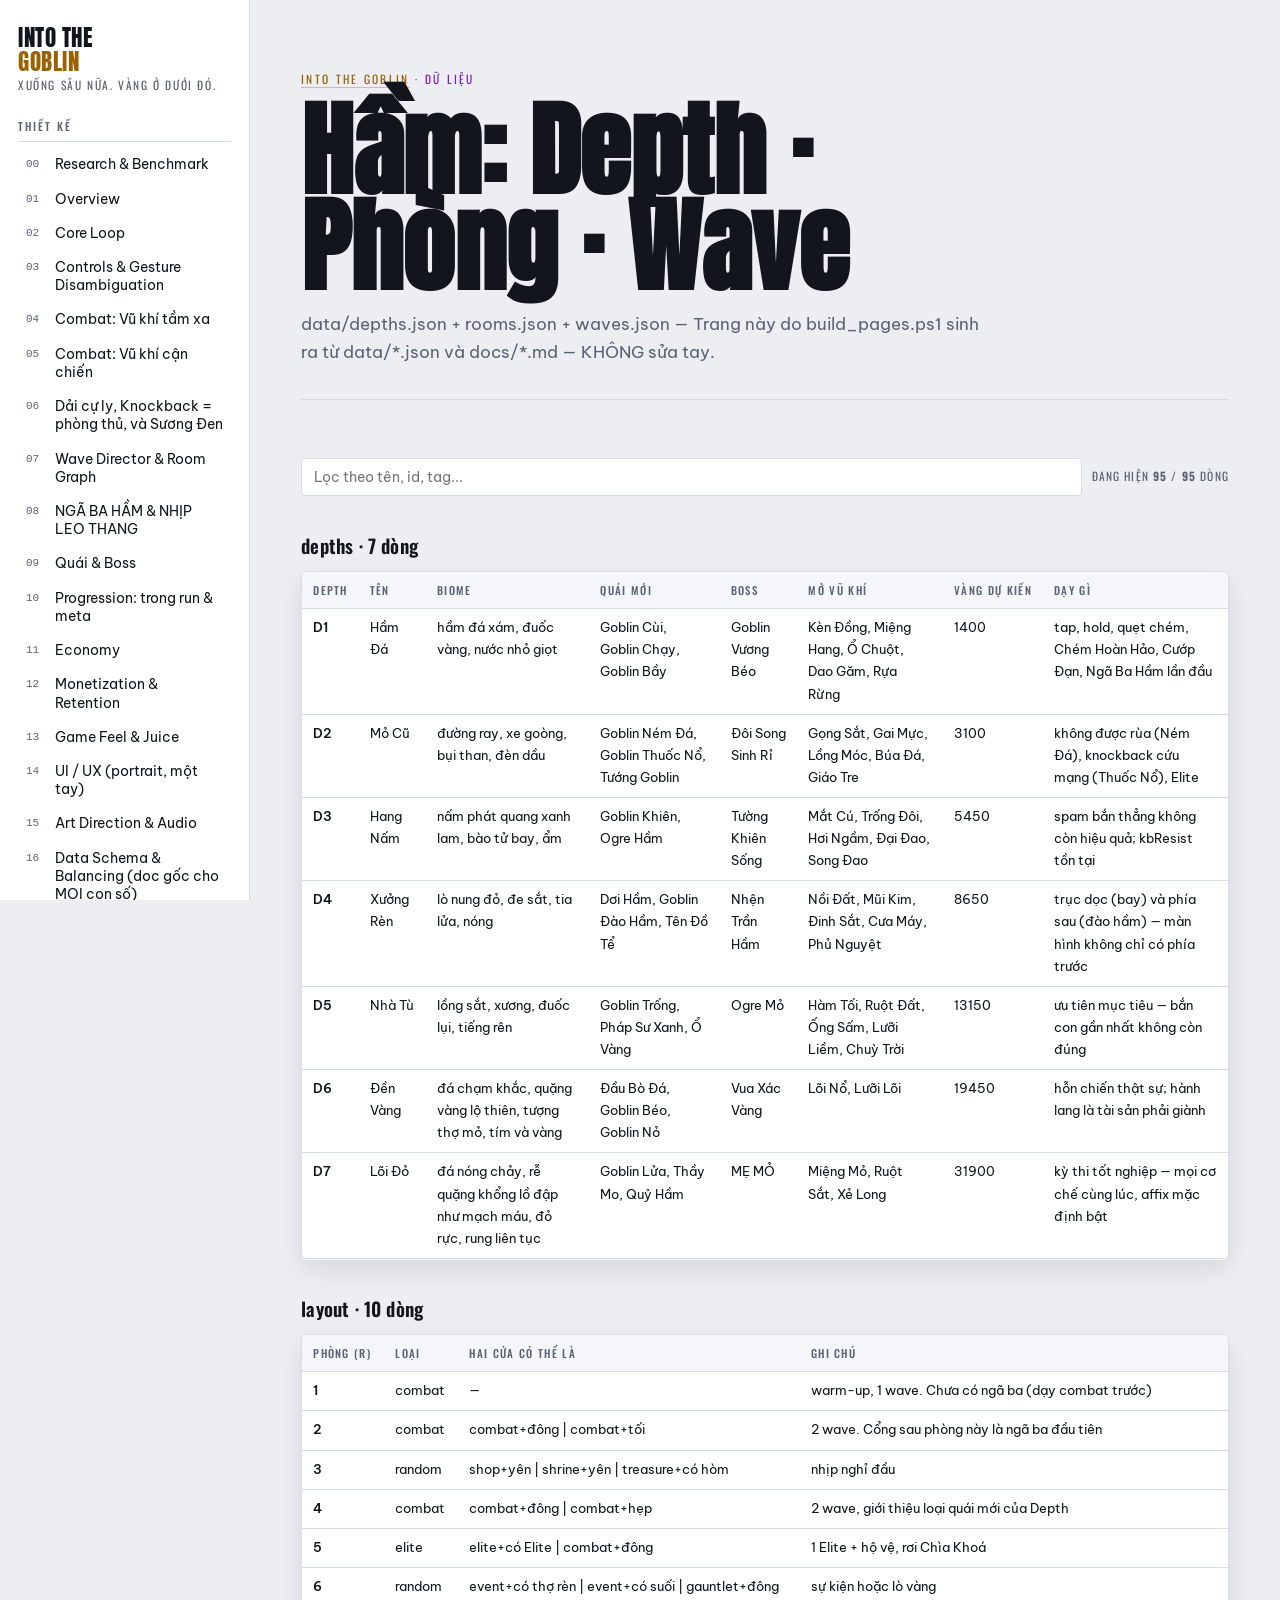
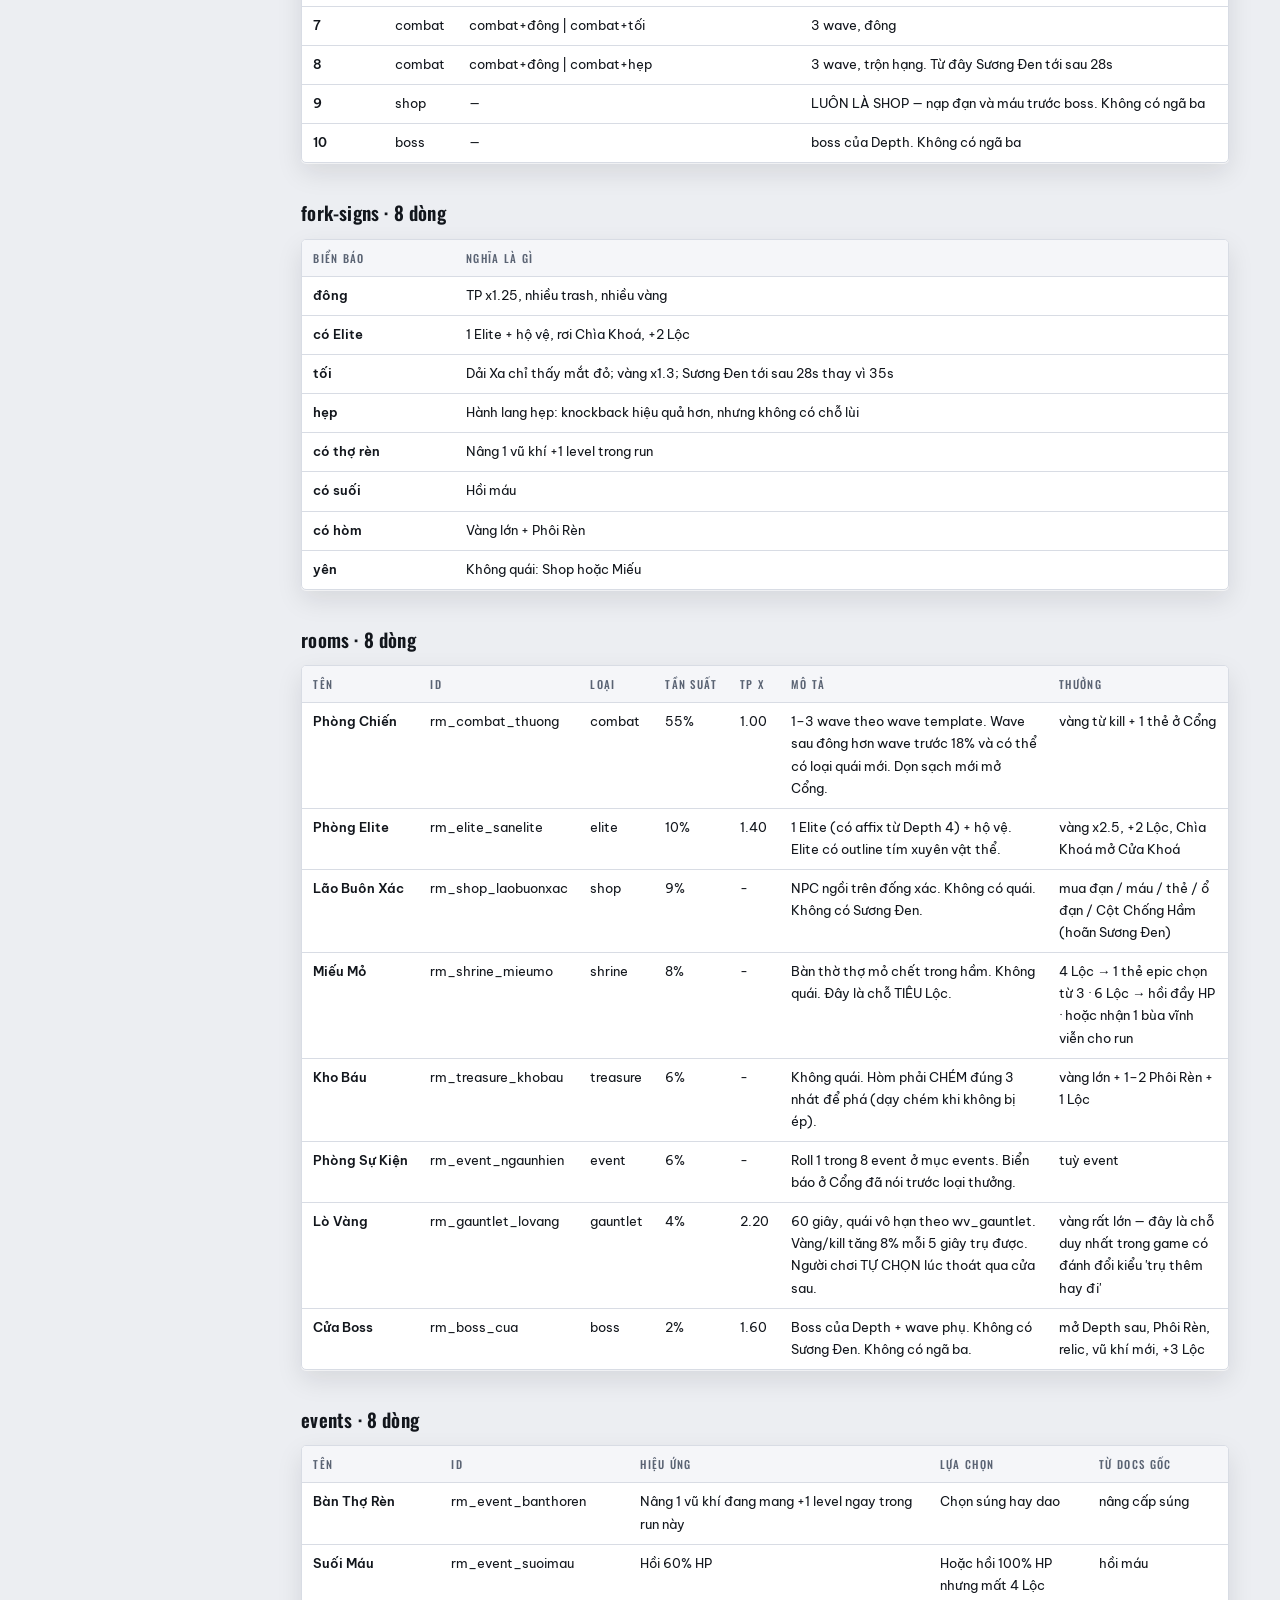
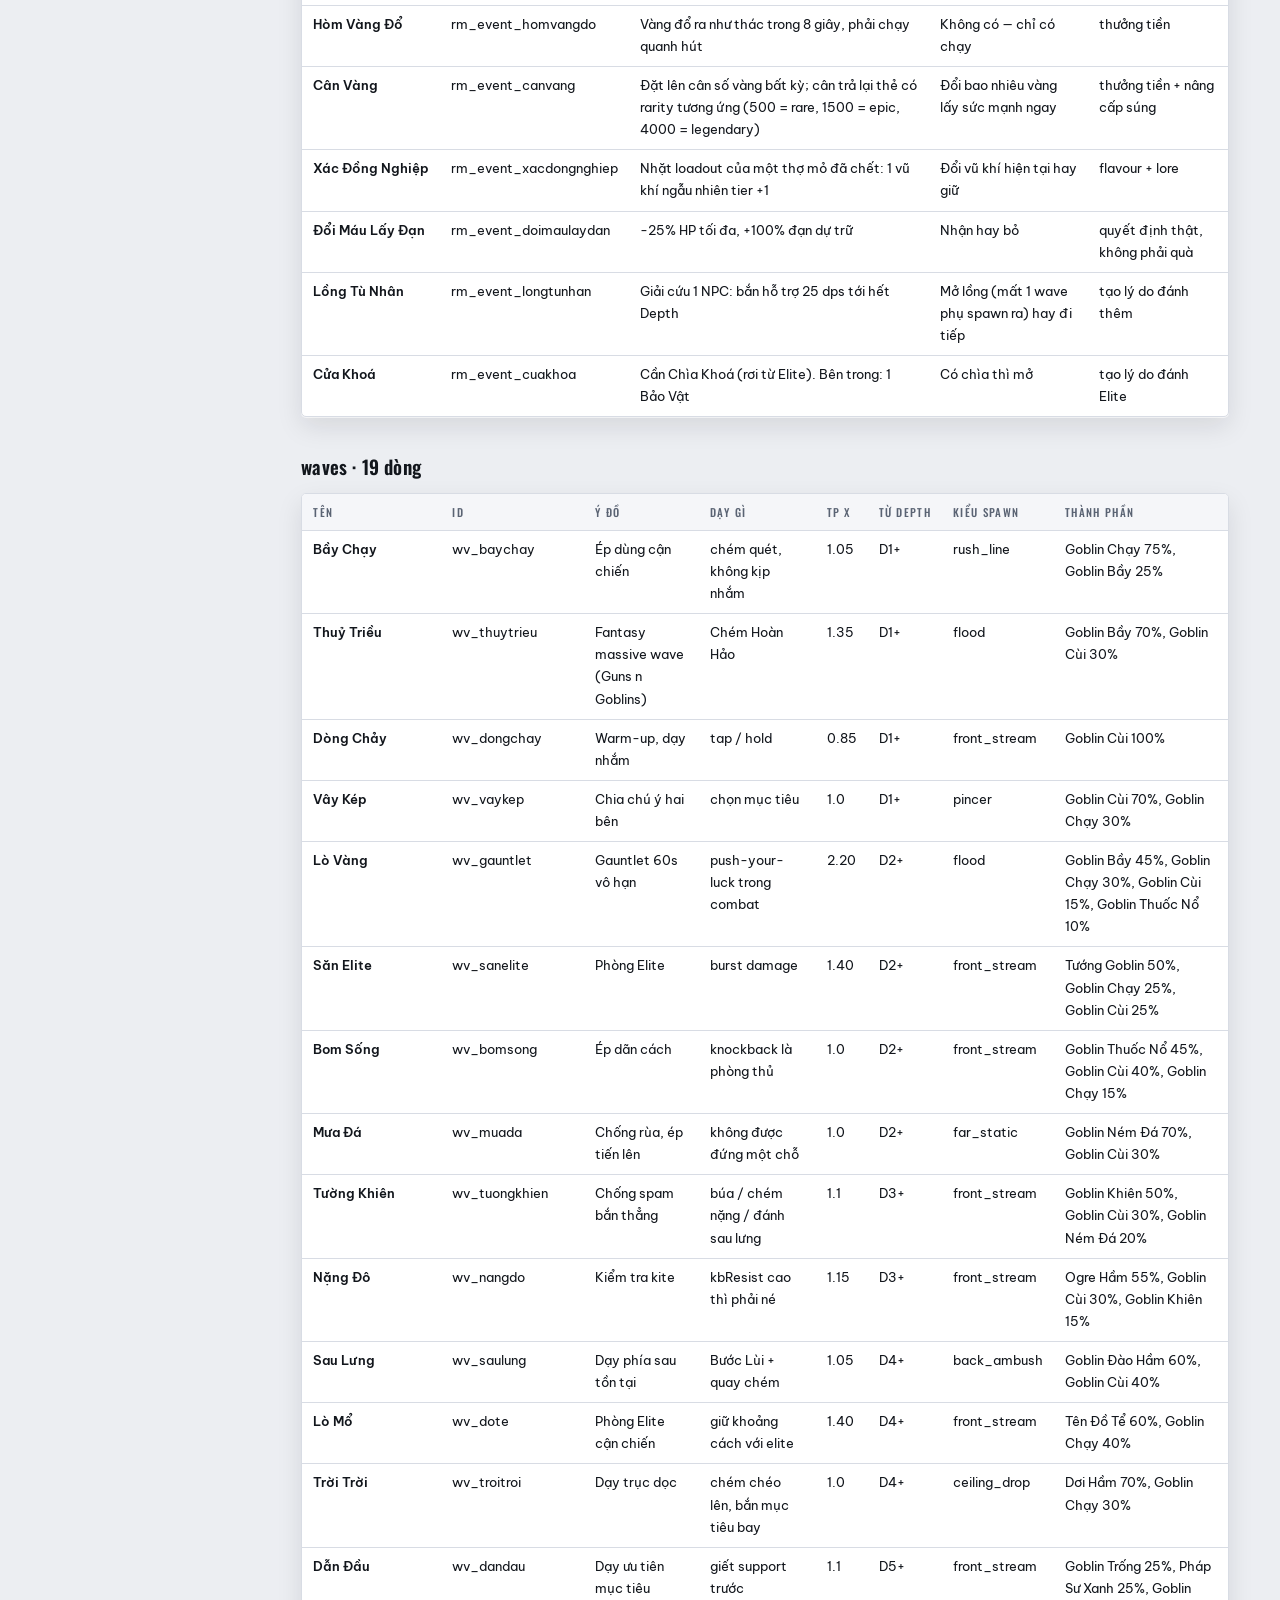
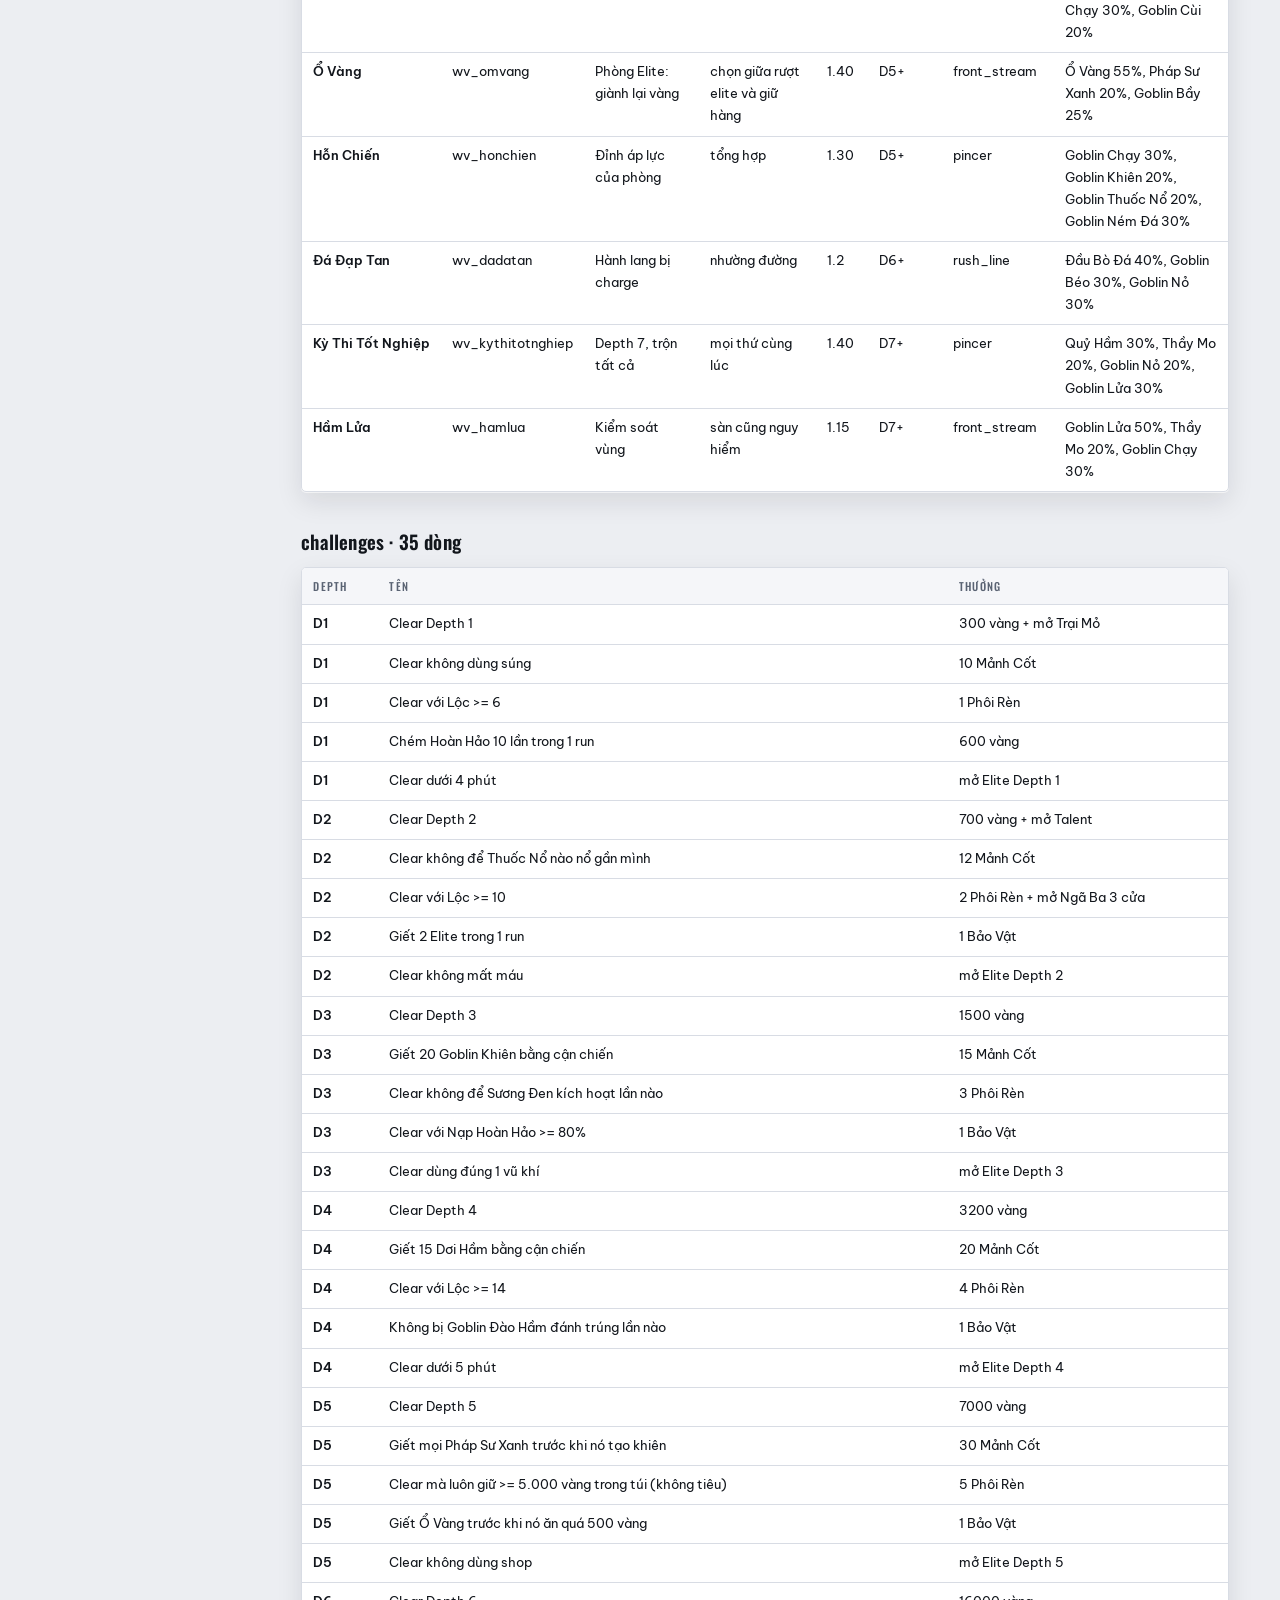
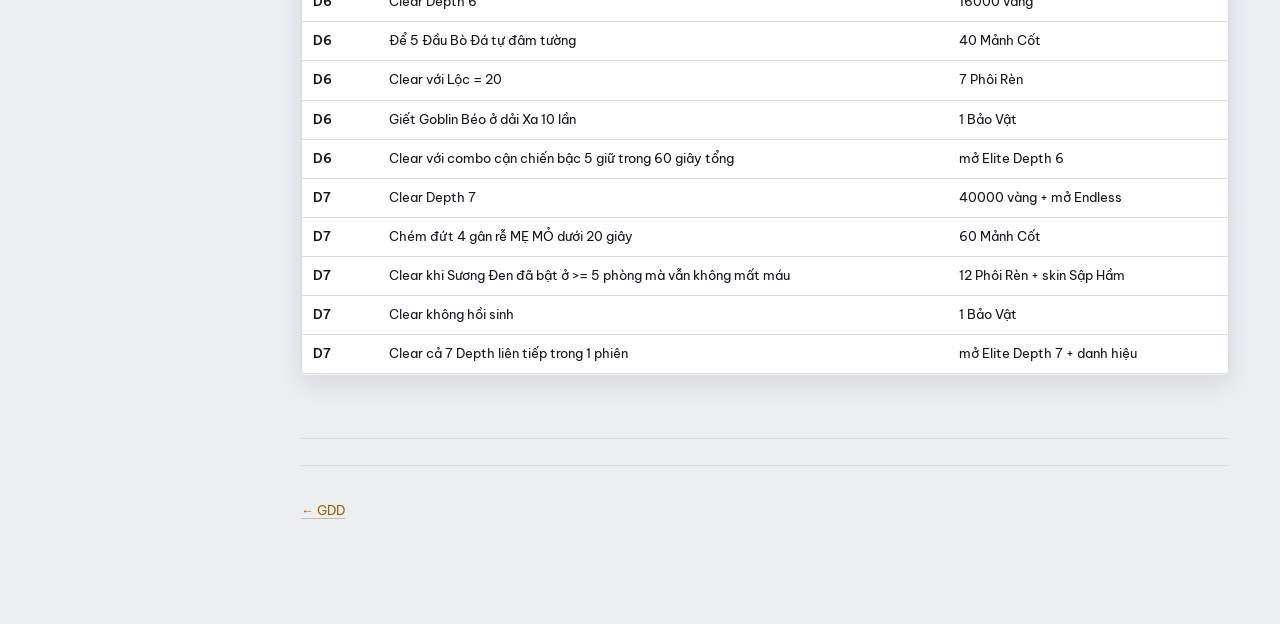
==== content.html @ c65b2245 "Into the Goblin: GDD data-driven + prototype three.js chơi được GDD (19 pillar doc, 12 file data JSO" ====
<!DOCTYPE html>
<html lang="vi">
<head>
<meta charset="utf-8" />
<meta name="viewport" content="width=device-width, initial-scale=1" />
<title>Hầm: Depth · Phòng · Wave | Into the Goblin</title>
<style>
@import url("https://fonts.googleapis.com/css2?family=Anton&family=Oswald:wght@400;500;600&family=Be+Vietnam+Pro:ital,wght@0,300;0,400;0,600;0,700;1,400&display=swap");
:root{
  --ground:#0B0D10; --surface:#141821; --surface2:#1B212C; --line:#262E3B;
  --ink:#E7E9ED; --muted:#8B93A2;
  --gold:#FFC53D; --gold-deep:#FF8A00; --bell:#B14CFF; --danger:#FF4438; --ok:#3ED598;
  --shadow:0 1px 0 rgba(255,255,255,.03), 0 12px 32px rgba(0,0,0,.45);
  --rail:250px;
  --f-disp:"Anton",Impact,"Arial Narrow Bold",sans-serif;
  --f-lab:"Oswald","Arial Narrow",sans-serif;
  --f-body:"Be Vietnam Pro",-apple-system,Segoe UI,Roboto,sans-serif;
  --f-mono:ui-monospace,SFMono-Regular,Menlo,Consolas,monospace;
}
:root:not([data-theme="light"]){ color-scheme:dark; }
@media (prefers-color-scheme: light){
  :root:not([data-theme="dark"]){
    --ground:#ECEEF2; --surface:#FFFFFF; --surface2:#F5F6F9; --line:#D8DCE4;
    --ink:#12161C; --muted:#5A6373;
    --gold:#9A6200; --gold-deep:#C07800; --bell:#7A21C7; --danger:#C42B20; --ok:#0E7C55;
    --shadow:0 1px 0 rgba(255,255,255,.6), 0 10px 26px rgba(16,22,32,.10);
    color-scheme:light;
  }
}
:root[data-theme="light"]{
  --ground:#ECEEF2; --surface:#FFFFFF; --surface2:#F5F6F9; --line:#D8DCE4;
  --ink:#12161C; --muted:#5A6373;
  --gold:#9A6200; --gold-deep:#C07800; --bell:#7A21C7; --danger:#C42B20; --ok:#0E7C55;
  --shadow:0 1px 0 rgba(255,255,255,.6), 0 10px 26px rgba(16,22,32,.10);
  color-scheme:light;
}
*{box-sizing:border-box}
body{margin:0;background:var(--ground);color:var(--ink);font-family:var(--f-body);font-weight:400;line-height:1.65;-webkit-font-smoothing:antialiased}
a{color:var(--gold);text-decoration:none;border-bottom:1px solid color-mix(in srgb, var(--gold) 35%, transparent)}
a:hover{color:var(--gold-deep)}
a:focus-visible,button:focus-visible,input:focus-visible{outline:2px solid var(--bell);outline-offset:2px}
.wrap{display:grid;grid-template-columns:var(--rail) minmax(0,1fr);gap:0;min-height:100vh}
nav.rail{position:sticky;top:0;align-self:start;height:100vh;overflow-y:auto;padding:26px 18px 40px;border-right:1px solid var(--line);background:var(--surface)}
nav.rail .brand{font-family:var(--f-disp);font-size:23px;letter-spacing:.5px;line-height:1.05;color:var(--ink);margin:0 0 2px}
nav.rail .brand span{color:var(--gold)}
nav.rail .tag{font-family:var(--f-lab);font-size:11.5px;letter-spacing:.14em;text-transform:uppercase;color:var(--muted);margin:0 0 22px}
nav.rail h4{font-family:var(--f-lab);font-weight:500;font-size:11px;letter-spacing:.18em;text-transform:uppercase;color:var(--muted);margin:20px 0 8px;padding-bottom:6px;border-bottom:1px solid var(--line)}
nav.rail ol{list-style:none;margin:0;padding:0;display:flex;flex-direction:column;gap:1px}
nav.rail a{display:flex;gap:9px;padding:5px 8px;border-radius:5px;border:0;color:var(--ink);font-size:13.5px;line-height:1.35}
nav.rail a:hover{background:var(--surface2);color:var(--gold)}
nav.rail a .n{font-family:var(--f-mono);font-size:11px;color:var(--muted);padding-top:2px;min-width:20px}
main{min-width:0;padding:0 clamp(18px,4vw,60px) 90px}
header.hero{padding:70px 0 34px;border-bottom:1px solid var(--line);margin-bottom:14px}
header.hero .eyebrow{font-family:var(--f-lab);font-size:11.5px;letter-spacing:.2em;text-transform:uppercase;color:var(--bell);margin:0 0 14px}
header.hero h1{font-family:var(--f-disp);font-size:clamp(46px,8.4vw,104px);line-height:.92;letter-spacing:-.5px;margin:0;text-wrap:balance}
header.hero h1 em{font-style:normal;color:var(--gold)}
header.hero .sub{max-width:62ch;color:var(--muted);font-size:16.5px;margin:16px 0 0}
header.hero .quote{font-family:var(--f-lab);font-weight:400;font-size:15px;letter-spacing:.06em;color:var(--gold);margin:20px 0 0;padding-left:14px;border-left:3px solid var(--gold)}
.chips{display:flex;flex-wrap:wrap;gap:8px;margin:26px 0 0;padding:0;list-style:none}
.chips li{background:var(--surface);border:1px solid var(--line);border-radius:3px;padding:7px 11px;display:flex;gap:7px;align-items:baseline}
.chips b{font-family:var(--f-disp);font-size:19px;color:var(--gold);font-variant-numeric:tabular-nums}
.chips span{font-family:var(--f-lab);font-size:11px;letter-spacing:.11em;text-transform:uppercase;color:var(--muted)}
section.doc{padding:44px 0;border-bottom:1px solid var(--line);scroll-margin-top:14px}
section.doc>h2{font-family:var(--f-disp);font-size:clamp(27px,3.4vw,40px);line-height:1.06;margin:0 0 4px;text-wrap:balance}
section.doc>.docnum{font-family:var(--f-mono);font-size:12px;color:var(--bell);letter-spacing:.1em;margin:0 0 6px}
section.doc>h2+.rule{height:2px;background:linear-gradient(90deg,var(--gold),transparent);margin:0 0 22px;max-width:220px}
.body{max-width:74ch}
.body.wide{max-width:none}
h3{font-family:var(--f-lab);font-weight:600;font-size:19px;letter-spacing:.01em;margin:34px 0 10px;color:var(--ink)}
h4{font-family:var(--f-lab);font-weight:500;font-size:15.5px;letter-spacing:.05em;text-transform:uppercase;color:var(--muted);margin:26px 0 8px}
h5{font-family:var(--f-lab);font-weight:600;font-size:14px;margin:20px 0 6px}
p{margin:0 0 13px}
ul,ol{margin:0 0 13px;padding-left:22px}
li{margin:0 0 5px}
li>.cont{display:block;color:var(--muted)}
strong{font-weight:700}
code{font-family:var(--f-mono);font-size:.87em;background:var(--surface2);border:1px solid var(--line);border-radius:3px;padding:1px 5px}
pre.ascii{font-family:var(--f-mono);font-size:12.2px;line-height:1.5;background:var(--surface);border:1px solid var(--line);border-left:3px solid var(--bell);border-radius:4px;padding:16px 18px;overflow-x:auto;margin:0 0 18px}
pre.ascii code{background:none;border:0;padding:0;font-size:inherit}
blockquote{margin:0 0 18px;padding:14px 18px;background:var(--surface);border-left:3px solid var(--gold);border-radius:0 4px 4px 0;color:var(--ink)}
blockquote p:last-child{margin:0}
hr{border:0;border-top:1px solid var(--line);margin:28px 0}
.tw{overflow-x:auto;margin:0 0 20px;border:1px solid var(--line);border-radius:5px;background:var(--surface);box-shadow:var(--shadow)}
table{border-collapse:collapse;width:100%;font-size:13.4px}
thead th{position:sticky;top:0;background:var(--surface2);font-family:var(--f-lab);font-weight:500;font-size:11px;letter-spacing:.12em;text-transform:uppercase;color:var(--muted);text-align:left;padding:9px 11px;border-bottom:1px solid var(--line);white-space:nowrap}
tbody td{padding:8px 11px;border-bottom:1px solid var(--line);vertical-align:top;font-variant-numeric:tabular-nums}
tbody tr:last-child td{border-bottom:0}
tbody tr:hover{background:var(--surface2)}
tbody td:first-child{font-weight:600;white-space:nowrap}
.filter{display:flex;gap:10px;align-items:center;flex-wrap:wrap;margin:0 0 14px}
.filter input{flex:1 1 240px;min-width:180px;background:var(--surface);color:var(--ink);border:1px solid var(--line);border-radius:4px;padding:9px 12px;font-family:var(--f-body);font-size:14px}
.filter .count{font-family:var(--f-lab);font-size:11.5px;letter-spacing:.1em;text-transform:uppercase;color:var(--muted)}
.ladder{display:flex;flex-direction:column;gap:3px;margin:0 0 12px;padding:18px;background:var(--surface);border:1px solid var(--line);border-radius:5px}
.rung{display:grid;grid-template-columns:38px 1fr 122px;gap:10px;align-items:center}
.rung .g{font-family:var(--f-mono);font-size:11.5px;color:var(--muted)}
.rung .bars{display:flex;flex-direction:column;gap:2px;min-width:0}
.rung .bar{display:block;height:7px;border-radius:1px;min-width:2px}
.bar.gold{background:linear-gradient(90deg,var(--gold),var(--gold-deep))}
.bar.bell{background:var(--bell);opacity:.75}
.rung .mult{font-family:var(--f-mono);font-size:11.5px;color:var(--ink);text-align:right;font-variant-numeric:tabular-nums}
.legend{font-size:12.5px;color:var(--muted)}
.legend .sw{display:inline-block;width:22px;height:7px;border-radius:1px;vertical-align:middle}
.legend .sw.gold{background:var(--gold)} .legend .sw.bell{background:var(--bell)}
.cards{display:grid;grid-template-columns:repeat(auto-fill,minmax(215px,1fr));gap:12px;margin:8px 0 0;padding:0;list-style:none}
.cards li{background:var(--surface);border:1px solid var(--line);border-radius:5px;padding:15px 16px}
.cards a{border:0;font-family:var(--f-lab);font-weight:600;font-size:15px;letter-spacing:.02em}
.cards p{margin:5px 0 0;font-size:12.8px;color:var(--muted)}
.stat{display:flex;gap:26px;flex-wrap:wrap;margin:0 0 20px;padding:16px 18px;background:var(--surface);border:1px solid var(--line);border-radius:5px}
.stat div{display:flex;flex-direction:column}
.stat b{font-family:var(--f-disp);font-size:26px;line-height:1;font-variant-numeric:tabular-nums}
.stat b.ok{color:var(--ok)} .stat b.warn{color:var(--gold)} .stat b.bad{color:var(--danger)}
.stat span{font-family:var(--f-lab);font-size:10.5px;letter-spacing:.14em;text-transform:uppercase;color:var(--muted);margin-top:4px}
footer{padding:34px 0 0;color:var(--muted);font-size:12.5px;border-top:1px solid var(--line);margin-top:26px}
.top{position:fixed;right:16px;bottom:16px;background:var(--surface);border:1px solid var(--line);border-radius:4px;padding:8px 12px;font-family:var(--f-lab);font-size:11px;letter-spacing:.12em;text-transform:uppercase;color:var(--muted)}
@media (max-width:900px){
  .wrap{grid-template-columns:1fr}
  nav.rail{position:static;height:auto;border-right:0;border-bottom:1px solid var(--line)}
  main{padding:0 18px 70px}
  header.hero{padding:34px 0 24px}
  .rung{grid-template-columns:32px 1fr 96px}
}
@media (prefers-reduced-motion:reduce){*{animation:none!important;transition:none!important}}
</style>
</head>
<body>
<div class="wrap">
<nav class="rail"><p class="brand">INTO THE<br /><span>GOBLIN</span></p><p class="tag">Xuống sâu nữa. Vàng ở dưới đó.</p>
<h4>Thiết kế</h4><ol>
<li><a href="GDD.html#doc-00"><span class="n">00</span><span>Research &amp; Benchmark</span></a></li>
<li><a href="GDD.html#doc-01"><span class="n">01</span><span>Overview</span></a></li>
<li><a href="GDD.html#doc-02"><span class="n">02</span><span>Core Loop</span></a></li>
<li><a href="GDD.html#doc-03"><span class="n">03</span><span>Controls &amp; Gesture Disambiguation</span></a></li>
<li><a href="GDD.html#doc-04"><span class="n">04</span><span>Combat: Vũ khí tầm xa</span></a></li>
<li><a href="GDD.html#doc-05"><span class="n">05</span><span>Combat: Vũ khí cận chiến</span></a></li>
<li><a href="GDD.html#doc-06"><span class="n">06</span><span>Dải cự ly, Knockback = phòng thủ, và Sương Đen</span></a></li>
<li><a href="GDD.html#doc-07"><span class="n">07</span><span>Wave Director &amp; Room Graph</span></a></li>
<li><a href="GDD.html#doc-08"><span class="n">08</span><span>NGÃ BA HẦM &amp; NHỊP LEO THANG</span></a></li>
<li><a href="GDD.html#doc-09"><span class="n">09</span><span>Quái &amp; Boss</span></a></li>
<li><a href="GDD.html#doc-10"><span class="n">10</span><span>Progression: trong run &amp; meta</span></a></li>
<li><a href="GDD.html#doc-11"><span class="n">11</span><span>Economy</span></a></li>
<li><a href="GDD.html#doc-12"><span class="n">12</span><span>Monetization &amp; Retention</span></a></li>
<li><a href="GDD.html#doc-13"><span class="n">13</span><span>Game Feel &amp; Juice</span></a></li>
<li><a href="GDD.html#doc-14"><span class="n">14</span><span>UI / UX (portrait, một tay)</span></a></li>
<li><a href="GDD.html#doc-15"><span class="n">15</span><span>Art Direction &amp; Audio</span></a></li>
<li><a href="GDD.html#doc-16"><span class="n">16</span><span>Data Schema &amp; Balancing (doc gốc cho MỌI con số)</span></a></li>
<li><a href="GDD.html#doc-17"><span class="n">17</span><span>Production Roadmap, Playtest &amp; Risk</span></a></li>
<li><a href="GDD.html#doc-18"><span class="n">18</span><span>Prototype three.js (playable)</span></a></li>
</ol>
<h4>Dữ liệu</h4><ol>
<li><a href="weapons.html"><span class="n">&#9679;</span><span>Vũ khí</span></a></li>
<li><a href="enemies.html"><span class="n">&#9679;</span><span>Quái &amp; Boss</span></a></li>
<li><a href="content.html"><span class="n">&#9679;</span><span>Hầm: Depth · Phòng · Wave</span></a></li>
<li><a href="meta.html"><span class="n">&#9679;</span><span>Thẻ · Bảo vật · Talent · Trại Mỏ</span></a></li>
<li><a href="economy.html"><span class="n">&#9679;</span><span>Kinh tế &amp; Kiếm tiền</span></a></li>
<li><a href="feel.html"><span class="n">&#9679;</span><span>Game Feel &amp; Điều khiển</span></a></li>
</ol>
<h4>Kiểm tra</h4><ol>
<li><a href="audit_report.md"><span class="n">&#9679;</span><span>audit_report.md</span></a></li>
<li><a href="balance_report.md"><span class="n">&#9679;</span><span>balance_report.md</span></a></li>
</ol></nav>

<main><header class="hero"><p class="eyebrow"><a href="GDD.html">INTO THE GOBLIN</a> &middot; Dữ liệu</p>
<h1>Hầm: Depth · Phòng · Wave</h1><p class="sub">data/depths.json + rooms.json + waves.json &mdash; Trang này do build_pages.ps1 sinh ra từ data/*.json và docs/*.md — KHÔNG sửa tay.</p></header>
<section class="doc"><div class="filter"><input id="q" type="search" placeholder="Lọc theo tên, id, tag..." /><span class="count">Đang hiện <b id="qc"></b> dòng</span></div>
<h3>depths &middot; 7 dòng</h3>
<div class="tw" data-table="depths"><table>
<thead><tr><th>Depth</th><th>Tên</th><th>Biome</th><th>Quái mới</th><th>Boss</th><th>Mở vũ khí</th><th>Vàng dự kiến</th><th>Dạy gì</th></tr></thead><tbody>
<tr data-hay="d1 hầm đá hầm đá xám, đuốc vàng, nước nhỏ giọt goblin cùi, goblin chạy, goblin bầy goblin vương béo kèn đồng, miệng hang, ổ chuột, dao găm, rựa rừng 1400 tap, hold, quẹt chém, chém hoàn hảo, cướp đạn, ngã ba hầm lần đầu"><td>D1</td><td>Hầm Đá</td><td>hầm đá xám, đuốc vàng, nước nhỏ giọt</td><td>Goblin Cùi, Goblin Chạy, Goblin Bầy</td><td>Goblin Vương Béo</td><td>Kèn Đồng, Miệng Hang, Ổ Chuột, Dao Găm, Rựa Rừng</td><td>1400</td><td>tap, hold, quẹt chém, Chém Hoàn Hảo, Cướp Đạn, Ngã Ba Hầm lần đầu</td></tr>
<tr data-hay="d2 mỏ cũ đường ray, xe goòng, bụi than, đèn dầu goblin ném đá, goblin thuốc nổ, tướng goblin đôi song sinh rỉ gọng sắt, gai mực, lồng móc, búa đá, giáo tre 3100 không được rùa (ném đá), knockback cứu mạng (thuốc nổ), elite"><td>D2</td><td>Mỏ Cũ</td><td>đường ray, xe goòng, bụi than, đèn dầu</td><td>Goblin Ném Đá, Goblin Thuốc Nổ, Tướng Goblin</td><td>Đôi Song Sinh Rỉ</td><td>Gọng Sắt, Gai Mực, Lồng Móc, Búa Đá, Giáo Tre</td><td>3100</td><td>không được rùa (Ném Đá), knockback cứu mạng (Thuốc Nổ), Elite</td></tr>
<tr data-hay="d3 hang nấm nấm phát quang xanh lam, bào tử bay, ẩm goblin khiên, ogre hầm tường khiên sống mắt cú, trống đôi, hơi ngầm, đại đao, song đao 5450 spam bắn thẳng không còn hiệu quả; kbresist tồn tại"><td>D3</td><td>Hang Nấm</td><td>nấm phát quang xanh lam, bào tử bay, ẩm</td><td>Goblin Khiên, Ogre Hầm</td><td>Tường Khiên Sống</td><td>Mắt Cú, Trống Đôi, Hơi Ngầm, Đại Đao, Song Đao</td><td>5450</td><td>spam bắn thẳng không còn hiệu quả; kbResist tồn tại</td></tr>
<tr data-hay="d4 xưởng rèn lò nung đỏ, đe sắt, tia lửa, nóng dơi hầm, goblin đào hầm, tên đồ tể nhện trần hầm nồi đất, mũi kim, đinh sắt, cưa máy, phủ nguyệt 8650 trục dọc (bay) và phía sau (đào hầm) — màn hình không chỉ có phía trước"><td>D4</td><td>Xưởng Rèn</td><td>lò nung đỏ, đe sắt, tia lửa, nóng</td><td>Dơi Hầm, Goblin Đào Hầm, Tên Đồ Tể</td><td>Nhện Trần Hầm</td><td>Nồi Đất, Mũi Kim, Đinh Sắt, Cưa Máy, Phủ Nguyệt</td><td>8650</td><td>trục dọc (bay) và phía sau (đào hầm) — màn hình không chỉ có phía trước</td></tr>
<tr data-hay="d5 nhà tù lồng sắt, xương, đuốc lụi, tiếng rên goblin trống, pháp sư xanh, ổ vàng ogre mỏ hàm tối, ruột đất, ống sấm, lưỡi liềm, chuỳ trời 13150 ưu tiên mục tiêu — bắn con gần nhất không còn đúng"><td>D5</td><td>Nhà Tù</td><td>lồng sắt, xương, đuốc lụi, tiếng rên</td><td>Goblin Trống, Pháp Sư Xanh, Ổ Vàng</td><td>Ogre Mỏ</td><td>Hàm Tối, Ruột Đất, Ống Sấm, Lưỡi Liềm, Chuỳ Trời</td><td>13150</td><td>ưu tiên mục tiêu — bắn con gần nhất không còn đúng</td></tr>
<tr data-hay="d6 đền vàng đá chạm khắc, quặng vàng lộ thiên, tượng thợ mỏ, tím và vàng đầu bò đá, goblin béo, goblin nỏ vua xác vàng lõi nổ, lưỡi lõi 19450 hỗn chiến thật sự; hành lang là tài sản phải giành"><td>D6</td><td>Đền Vàng</td><td>đá chạm khắc, quặng vàng lộ thiên, tượng thợ mỏ, tím và vàng</td><td>Đầu Bò Đá, Goblin Béo, Goblin Nỏ</td><td>Vua Xác Vàng</td><td>Lõi Nổ, Lưỡi Lõi</td><td>19450</td><td>hỗn chiến thật sự; hành lang là tài sản phải giành</td></tr>
<tr data-hay="d7 lõi đỏ đá nóng chảy, rễ quặng khổng lồ đập như mạch máu, đỏ rực, rung liên tục goblin lửa, thầy mo, quỷ hầm mẹ mỏ miệng mỏ, ruột sắt, xẻ long 31900 kỳ thi tốt nghiệp — mọi cơ chế cùng lúc, affix mặc định bật"><td>D7</td><td>Lõi Đỏ</td><td>đá nóng chảy, rễ quặng khổng lồ đập như mạch máu, đỏ rực, rung liên tục</td><td>Goblin Lửa, Thầy Mo, Quỷ Hầm</td><td>MẸ MỎ</td><td>Miệng Mỏ, Ruột Sắt, Xẻ Long</td><td>31900</td><td>kỳ thi tốt nghiệp — mọi cơ chế cùng lúc, affix mặc định bật</td></tr>
</tbody></table></div>

<h3>layout &middot; 10 dòng</h3>
<div class="tw" data-table="layout"><table>
<thead><tr><th>Phòng (R)</th><th>Loại</th><th>Hai cửa có thể là</th><th>Ghi chú</th></tr></thead><tbody>
<tr data-hay="1 combat — warm-up, 1 wave. chưa có ngã ba (dạy combat trước)"><td>1</td><td>combat</td><td>—</td><td>warm-up, 1 wave. Chưa có ngã ba (dạy combat trước)</td></tr>
<tr data-hay="2 combat combat+đông | combat+tối 2 wave. cổng sau phòng này là ngã ba đầu tiên"><td>2</td><td>combat</td><td>combat+đông | combat+tối</td><td>2 wave. Cổng sau phòng này là ngã ba đầu tiên</td></tr>
<tr data-hay="3 random shop+yên | shrine+yên | treasure+có hòm nhịp nghỉ đầu"><td>3</td><td>random</td><td>shop+yên | shrine+yên | treasure+có hòm</td><td>nhịp nghỉ đầu</td></tr>
<tr data-hay="4 combat combat+đông | combat+hẹp 2 wave, giới thiệu loại quái mới của depth"><td>4</td><td>combat</td><td>combat+đông | combat+hẹp</td><td>2 wave, giới thiệu loại quái mới của Depth</td></tr>
<tr data-hay="5 elite elite+có elite | combat+đông 1 elite + hộ vệ, rơi chìa khoá"><td>5</td><td>elite</td><td>elite+có Elite | combat+đông</td><td>1 Elite + hộ vệ, rơi Chìa Khoá</td></tr>
<tr data-hay="6 random event+có thợ rèn | event+có suối | gauntlet+đông sự kiện hoặc lò vàng"><td>6</td><td>random</td><td>event+có thợ rèn | event+có suối | gauntlet+đông</td><td>sự kiện hoặc lò vàng</td></tr>
<tr data-hay="7 combat combat+đông | combat+tối 3 wave, đông"><td>7</td><td>combat</td><td>combat+đông | combat+tối</td><td>3 wave, đông</td></tr>
<tr data-hay="8 combat combat+đông | combat+hẹp 3 wave, trộn hạng. từ đây sương đen tới sau 28s"><td>8</td><td>combat</td><td>combat+đông | combat+hẹp</td><td>3 wave, trộn hạng. Từ đây Sương Đen tới sau 28s</td></tr>
<tr data-hay="9 shop — luôn là shop — nạp đạn và máu trước boss. không có ngã ba"><td>9</td><td>shop</td><td>—</td><td>LUÔN LÀ SHOP — nạp đạn và máu trước boss. Không có ngã ba</td></tr>
<tr data-hay="10 boss — boss của depth. không có ngã ba"><td>10</td><td>boss</td><td>—</td><td>boss của Depth. Không có ngã ba</td></tr>
</tbody></table></div>

<h3>fork-signs &middot; 8 dòng</h3>
<div class="tw" data-table="fork-signs"><table>
<thead><tr><th>Biển báo</th><th>Nghĩa là gì</th></tr></thead><tbody>
<tr data-hay="đông tp x1.25, nhiều trash, nhiều vàng"><td>đông</td><td>TP x1.25, nhiều trash, nhiều vàng</td></tr>
<tr data-hay="có elite 1 elite + hộ vệ, rơi chìa khoá, +2 lộc"><td>có Elite</td><td>1 Elite + hộ vệ, rơi Chìa Khoá, +2 Lộc</td></tr>
<tr data-hay="tối dải xa chỉ thấy mắt đỏ; vàng x1.3; sương đen tới sau 28s thay vì 35s"><td>tối</td><td>Dải Xa chỉ thấy mắt đỏ; vàng x1.3; Sương Đen tới sau 28s thay vì 35s</td></tr>
<tr data-hay="hẹp hành lang hẹp: knockback hiệu quả hơn, nhưng không có chỗ lùi"><td>hẹp</td><td>Hành lang hẹp: knockback hiệu quả hơn, nhưng không có chỗ lùi</td></tr>
<tr data-hay="có thợ rèn nâng 1 vũ khí +1 level trong run"><td>có thợ rèn</td><td>Nâng 1 vũ khí +1 level trong run</td></tr>
<tr data-hay="có suối hồi máu"><td>có suối</td><td>Hồi máu</td></tr>
<tr data-hay="có hòm vàng lớn + phôi rèn"><td>có hòm</td><td>Vàng lớn + Phôi Rèn</td></tr>
<tr data-hay="yên không quái: shop hoặc miếu"><td>yên</td><td>Không quái: Shop hoặc Miếu</td></tr>
</tbody></table></div>

<h3>rooms &middot; 8 dòng</h3>
<div class="tw" data-table="rooms"><table>
<thead><tr><th>Tên</th><th>ID</th><th>Loại</th><th>Tần suất</th><th>TP x</th><th>Mô tả</th><th>Thưởng</th></tr></thead><tbody>
<tr data-hay="phòng chiến rm_combat_thuong combat 55% 1.00 1–3 wave theo wave template. wave sau đông hơn wave trước 18% và có thể có loại quái mới. dọn sạch mới mở cổng. vàng từ kill + 1 thẻ ở cổng"><td>Phòng Chiến</td><td>rm_combat_thuong</td><td>combat</td><td>55%</td><td>1.00</td><td>1–3 wave theo wave template. Wave sau đông hơn wave trước 18% và có thể có loại quái mới. Dọn sạch mới mở Cổng.</td><td>vàng từ kill + 1 thẻ ở Cổng</td></tr>
<tr data-hay="phòng elite rm_elite_sanelite elite 10% 1.40 1 elite (có affix từ depth 4) + hộ vệ. elite có outline tím xuyên vật thể. vàng x2.5, +2 lộc, chìa khoá mở cửa khoá"><td>Phòng Elite</td><td>rm_elite_sanelite</td><td>elite</td><td>10%</td><td>1.40</td><td>1 Elite (có affix từ Depth 4) + hộ vệ. Elite có outline tím xuyên vật thể.</td><td>vàng x2.5, +2 Lộc, Chìa Khoá mở Cửa Khoá</td></tr>
<tr data-hay="lão buôn xác rm_shop_laobuonxac shop 9% - npc ngồi trên đống xác. không có quái. không có sương đen. mua đạn / máu / thẻ / ổ đạn / cột chống hầm (hoãn sương đen)"><td>Lão Buôn Xác</td><td>rm_shop_laobuonxac</td><td>shop</td><td>9%</td><td>-</td><td>NPC ngồi trên đống xác. Không có quái. Không có Sương Đen.</td><td>mua đạn / máu / thẻ / ổ đạn / Cột Chống Hầm (hoãn Sương Đen)</td></tr>
<tr data-hay="miếu mỏ rm_shrine_mieumo shrine 8% - bàn thờ thợ mỏ chết trong hầm. không quái. đây là chỗ tiêu lộc. 4 lộc → 1 thẻ epic chọn từ 3 · 6 lộc → hồi đầy hp · hoặc nhận 1 bùa vĩnh viễn cho run"><td>Miếu Mỏ</td><td>rm_shrine_mieumo</td><td>shrine</td><td>8%</td><td>-</td><td>Bàn thờ thợ mỏ chết trong hầm. Không quái. Đây là chỗ TIÊU Lộc.</td><td>4 Lộc → 1 thẻ epic chọn từ 3 · 6 Lộc → hồi đầy HP · hoặc nhận 1 bùa vĩnh viễn cho run</td></tr>
<tr data-hay="kho báu rm_treasure_khobau treasure 6% - không quái. hòm phải chém đúng 3 nhát để phá (dạy chém khi không bị ép). vàng lớn + 1–2 phôi rèn + 1 lộc"><td>Kho Báu</td><td>rm_treasure_khobau</td><td>treasure</td><td>6%</td><td>-</td><td>Không quái. Hòm phải CHÉM đúng 3 nhát để phá (dạy chém khi không bị ép).</td><td>vàng lớn + 1–2 Phôi Rèn + 1 Lộc</td></tr>
<tr data-hay="phòng sự kiện rm_event_ngaunhien event 6% - roll 1 trong 8 event ở mục events. biển báo ở cổng đã nói trước loại thưởng. tuỳ event"><td>Phòng Sự Kiện</td><td>rm_event_ngaunhien</td><td>event</td><td>6%</td><td>-</td><td>Roll 1 trong 8 event ở mục events. Biển báo ở Cổng đã nói trước loại thưởng.</td><td>tuỳ event</td></tr>
<tr data-hay="lò vàng rm_gauntlet_lovang gauntlet 4% 2.20 60 giây, quái vô hạn theo wv_gauntlet. vàng/kill tăng 8% mỗi 5 giây trụ được. người chơi tự chọn lúc thoát qua cửa sau. vàng rất lớn — đây là chỗ duy nhất trong game có đánh đổi kiểu 'trụ thêm hay đi'"><td>Lò Vàng</td><td>rm_gauntlet_lovang</td><td>gauntlet</td><td>4%</td><td>2.20</td><td>60 giây, quái vô hạn theo wv_gauntlet. Vàng/kill tăng 8% mỗi 5 giây trụ được. Người chơi TỰ CHỌN lúc thoát qua cửa sau.</td><td>vàng rất lớn — đây là chỗ duy nhất trong game có đánh đổi kiểu 'trụ thêm hay đi'</td></tr>
<tr data-hay="cửa boss rm_boss_cua boss 2% 1.60 boss của depth + wave phụ. không có sương đen. không có ngã ba. mở depth sau, phôi rèn, relic, vũ khí mới, +3 lộc"><td>Cửa Boss</td><td>rm_boss_cua</td><td>boss</td><td>2%</td><td>1.60</td><td>Boss của Depth + wave phụ. Không có Sương Đen. Không có ngã ba.</td><td>mở Depth sau, Phôi Rèn, relic, vũ khí mới, +3 Lộc</td></tr>
</tbody></table></div>

<h3>events &middot; 8 dòng</h3>
<div class="tw" data-table="events"><table>
<thead><tr><th>Tên</th><th>ID</th><th>Hiệu ứng</th><th>Lựa chọn</th><th>Từ docs gốc</th></tr></thead><tbody>
<tr data-hay="bàn thợ rèn rm_event_banthoren nâng 1 vũ khí đang mang +1 level ngay trong run này chọn súng hay dao nâng cấp súng"><td>Bàn Thợ Rèn</td><td>rm_event_banthoren</td><td>Nâng 1 vũ khí đang mang +1 level ngay trong run này</td><td>Chọn súng hay dao</td><td>nâng cấp súng</td></tr>
<tr data-hay="suối máu rm_event_suoimau hồi 60% hp hoặc hồi 100% hp nhưng mất 4 lộc hồi máu"><td>Suối Máu</td><td>rm_event_suoimau</td><td>Hồi 60% HP</td><td>Hoặc hồi 100% HP nhưng mất 4 Lộc</td><td>hồi máu</td></tr>
<tr data-hay="hòm vàng đổ rm_event_homvangdo vàng đổ ra như thác trong 8 giây, phải chạy quanh hút không có — chỉ có chạy thưởng tiền"><td>Hòm Vàng Đổ</td><td>rm_event_homvangdo</td><td>Vàng đổ ra như thác trong 8 giây, phải chạy quanh hút</td><td>Không có — chỉ có chạy</td><td>thưởng tiền</td></tr>
<tr data-hay="cân vàng rm_event_canvang đặt lên cân số vàng bất kỳ; cân trả lại thẻ có rarity tương ứng (500 = rare, 1500 = epic, 4000 = legendary) đổi bao nhiêu vàng lấy sức mạnh ngay thưởng tiền + nâng cấp súng"><td>Cân Vàng</td><td>rm_event_canvang</td><td>Đặt lên cân số vàng bất kỳ; cân trả lại thẻ có rarity tương ứng (500 = rare, 1500 = epic, 4000 = legendary)</td><td>Đổi bao nhiêu vàng lấy sức mạnh ngay</td><td>thưởng tiền + nâng cấp súng</td></tr>
<tr data-hay="xác đồng nghiệp rm_event_xacdongnghiep nhặt loadout của một thợ mỏ đã chết: 1 vũ khí ngẫu nhiên tier +1 đổi vũ khí hiện tại hay giữ flavour + lore"><td>Xác Đồng Nghiệp</td><td>rm_event_xacdongnghiep</td><td>Nhặt loadout của một thợ mỏ đã chết: 1 vũ khí ngẫu nhiên tier +1</td><td>Đổi vũ khí hiện tại hay giữ</td><td>flavour + lore</td></tr>
<tr data-hay="đổi máu lấy đạn rm_event_doimaulaydan -25% hp tối đa, +100% đạn dự trữ nhận hay bỏ quyết định thật, không phải quà"><td>Đổi Máu Lấy Đạn</td><td>rm_event_doimaulaydan</td><td>-25% HP tối đa, +100% đạn dự trữ</td><td>Nhận hay bỏ</td><td>quyết định thật, không phải quà</td></tr>
<tr data-hay="lồng tù nhân rm_event_longtunhan giải cứu 1 npc: bắn hỗ trợ 25 dps tới hết depth mở lồng (mất 1 wave phụ spawn ra) hay đi tiếp tạo lý do đánh thêm"><td>Lồng Tù Nhân</td><td>rm_event_longtunhan</td><td>Giải cứu 1 NPC: bắn hỗ trợ 25 dps tới hết Depth</td><td>Mở lồng (mất 1 wave phụ spawn ra) hay đi tiếp</td><td>tạo lý do đánh thêm</td></tr>
<tr data-hay="cửa khoá rm_event_cuakhoa cần chìa khoá (rơi từ elite). bên trong: 1 bảo vật có chìa thì mở tạo lý do đánh elite"><td>Cửa Khoá</td><td>rm_event_cuakhoa</td><td>Cần Chìa Khoá (rơi từ Elite). Bên trong: 1 Bảo Vật</td><td>Có chìa thì mở</td><td>tạo lý do đánh Elite</td></tr>
</tbody></table></div>

<h3>waves &middot; 19 dòng</h3>
<div class="tw" data-table="waves"><table>
<thead><tr><th>Tên</th><th>ID</th><th>Ý đồ</th><th>Dạy gì</th><th>TP x</th><th>Từ Depth</th><th>Kiểu spawn</th><th>Thành phần</th></tr></thead><tbody>
<tr data-hay="bầy chạy wv_baychay ép dùng cận chiến chém quét, không kịp nhắm 1.05 d1+ rush_line goblin chạy 75%, goblin bầy 25%"><td>Bầy Chạy</td><td>wv_baychay</td><td>Ép dùng cận chiến</td><td>chém quét, không kịp nhắm</td><td>1.05</td><td>D1+</td><td>rush_line</td><td>Goblin Chạy 75%, Goblin Bầy 25%</td></tr>
<tr data-hay="thuỷ triều wv_thuytrieu fantasy massive wave (guns n goblins) chém hoàn hảo 1.35 d1+ flood goblin bầy 70%, goblin cùi 30%"><td>Thuỷ Triều</td><td>wv_thuytrieu</td><td>Fantasy massive wave (Guns n Goblins)</td><td>Chém Hoàn Hảo</td><td>1.35</td><td>D1+</td><td>flood</td><td>Goblin Bầy 70%, Goblin Cùi 30%</td></tr>
<tr data-hay="dòng chảy wv_dongchay warm-up, dạy nhắm tap / hold 0.85 d1+ front_stream goblin cùi 100%"><td>Dòng Chảy</td><td>wv_dongchay</td><td>Warm-up, dạy nhắm</td><td>tap / hold</td><td>0.85</td><td>D1+</td><td>front_stream</td><td>Goblin Cùi 100%</td></tr>
<tr data-hay="vây kép wv_vaykep chia chú ý hai bên chọn mục tiêu 1.0 d1+ pincer goblin cùi 70%, goblin chạy 30%"><td>Vây Kép</td><td>wv_vaykep</td><td>Chia chú ý hai bên</td><td>chọn mục tiêu</td><td>1.0</td><td>D1+</td><td>pincer</td><td>Goblin Cùi 70%, Goblin Chạy 30%</td></tr>
<tr data-hay="lò vàng wv_gauntlet gauntlet 60s vô hạn push-your-luck trong combat 2.20 d2+ flood goblin bầy 45%, goblin chạy 30%, goblin cùi 15%, goblin thuốc nổ 10%"><td>Lò Vàng</td><td>wv_gauntlet</td><td>Gauntlet 60s vô hạn</td><td>push-your-luck trong combat</td><td>2.20</td><td>D2+</td><td>flood</td><td>Goblin Bầy 45%, Goblin Chạy 30%, Goblin Cùi 15%, Goblin Thuốc Nổ 10%</td></tr>
<tr data-hay="săn elite wv_sanelite phòng elite burst damage 1.40 d2+ front_stream tướng goblin 50%, goblin chạy 25%, goblin cùi 25%"><td>Săn Elite</td><td>wv_sanelite</td><td>Phòng Elite</td><td>burst damage</td><td>1.40</td><td>D2+</td><td>front_stream</td><td>Tướng Goblin 50%, Goblin Chạy 25%, Goblin Cùi 25%</td></tr>
<tr data-hay="bom sống wv_bomsong ép dãn cách knockback là phòng thủ 1.0 d2+ front_stream goblin thuốc nổ 45%, goblin cùi 40%, goblin chạy 15%"><td>Bom Sống</td><td>wv_bomsong</td><td>Ép dãn cách</td><td>knockback là phòng thủ</td><td>1.0</td><td>D2+</td><td>front_stream</td><td>Goblin Thuốc Nổ 45%, Goblin Cùi 40%, Goblin Chạy 15%</td></tr>
<tr data-hay="mưa đá wv_muada chống rùa, ép tiến lên không được đứng một chỗ 1.0 d2+ far_static goblin ném đá 70%, goblin cùi 30%"><td>Mưa Đá</td><td>wv_muada</td><td>Chống rùa, ép tiến lên</td><td>không được đứng một chỗ</td><td>1.0</td><td>D2+</td><td>far_static</td><td>Goblin Ném Đá 70%, Goblin Cùi 30%</td></tr>
<tr data-hay="tường khiên wv_tuongkhien chống spam bắn thẳng búa / chém nặng / đánh sau lưng 1.1 d3+ front_stream goblin khiên 50%, goblin cùi 30%, goblin ném đá 20%"><td>Tường Khiên</td><td>wv_tuongkhien</td><td>Chống spam bắn thẳng</td><td>búa / chém nặng / đánh sau lưng</td><td>1.1</td><td>D3+</td><td>front_stream</td><td>Goblin Khiên 50%, Goblin Cùi 30%, Goblin Ném Đá 20%</td></tr>
<tr data-hay="nặng đô wv_nangdo kiểm tra kite kbresist cao thì phải né 1.15 d3+ front_stream ogre hầm 55%, goblin cùi 30%, goblin khiên 15%"><td>Nặng Đô</td><td>wv_nangdo</td><td>Kiểm tra kite</td><td>kbResist cao thì phải né</td><td>1.15</td><td>D3+</td><td>front_stream</td><td>Ogre Hầm 55%, Goblin Cùi 30%, Goblin Khiên 15%</td></tr>
<tr data-hay="sau lưng wv_saulung dạy phía sau tồn tại bước lùi + quay chém 1.05 d4+ back_ambush goblin đào hầm 60%, goblin cùi 40%"><td>Sau Lưng</td><td>wv_saulung</td><td>Dạy phía sau tồn tại</td><td>Bước Lùi + quay chém</td><td>1.05</td><td>D4+</td><td>back_ambush</td><td>Goblin Đào Hầm 60%, Goblin Cùi 40%</td></tr>
<tr data-hay="lò mổ wv_dote phòng elite cận chiến giữ khoảng cách với elite 1.40 d4+ front_stream tên đồ tể 60%, goblin chạy 40%"><td>Lò Mổ</td><td>wv_dote</td><td>Phòng Elite cận chiến</td><td>giữ khoảng cách với elite</td><td>1.40</td><td>D4+</td><td>front_stream</td><td>Tên Đồ Tể 60%, Goblin Chạy 40%</td></tr>
<tr data-hay="trời trời wv_troitroi dạy trục dọc chém chéo lên, bắn mục tiêu bay 1.0 d4+ ceiling_drop dơi hầm 70%, goblin chạy 30%"><td>Trời Trời</td><td>wv_troitroi</td><td>Dạy trục dọc</td><td>chém chéo lên, bắn mục tiêu bay</td><td>1.0</td><td>D4+</td><td>ceiling_drop</td><td>Dơi Hầm 70%, Goblin Chạy 30%</td></tr>
<tr data-hay="dẫn đầu wv_dandau dạy ưu tiên mục tiêu giết support trước 1.1 d5+ front_stream goblin trống 25%, pháp sư xanh 25%, goblin chạy 30%, goblin cùi 20%"><td>Dẫn Đầu</td><td>wv_dandau</td><td>Dạy ưu tiên mục tiêu</td><td>giết support trước</td><td>1.1</td><td>D5+</td><td>front_stream</td><td>Goblin Trống 25%, Pháp Sư Xanh 25%, Goblin Chạy 30%, Goblin Cùi 20%</td></tr>
<tr data-hay="ổ vàng wv_omvang phòng elite: giành lại vàng chọn giữa rượt elite và giữ hàng 1.40 d5+ front_stream ổ vàng 55%, pháp sư xanh 20%, goblin bầy 25%"><td>Ổ Vàng</td><td>wv_omvang</td><td>Phòng Elite: giành lại vàng</td><td>chọn giữa rượt elite và giữ hàng</td><td>1.40</td><td>D5+</td><td>front_stream</td><td>Ổ Vàng 55%, Pháp Sư Xanh 20%, Goblin Bầy 25%</td></tr>
<tr data-hay="hỗn chiến wv_honchien đỉnh áp lực của phòng tổng hợp 1.30 d5+ pincer goblin chạy 30%, goblin khiên 20%, goblin thuốc nổ 20%, goblin ném đá 30%"><td>Hỗn Chiến</td><td>wv_honchien</td><td>Đỉnh áp lực của phòng</td><td>tổng hợp</td><td>1.30</td><td>D5+</td><td>pincer</td><td>Goblin Chạy 30%, Goblin Khiên 20%, Goblin Thuốc Nổ 20%, Goblin Ném Đá 30%</td></tr>
<tr data-hay="đá đạp tan wv_dadatan hành lang bị charge nhường đường 1.2 d6+ rush_line đầu bò đá 40%, goblin béo 30%, goblin nỏ 30%"><td>Đá Đạp Tan</td><td>wv_dadatan</td><td>Hành lang bị charge</td><td>nhường đường</td><td>1.2</td><td>D6+</td><td>rush_line</td><td>Đầu Bò Đá 40%, Goblin Béo 30%, Goblin Nỏ 30%</td></tr>
<tr data-hay="kỳ thi tốt nghiệp wv_kythitotnghiep depth 7, trộn tất cả mọi thứ cùng lúc 1.40 d7+ pincer quỷ hầm 30%, thầy mo 20%, goblin nỏ 20%, goblin lửa 30%"><td>Kỳ Thi Tốt Nghiệp</td><td>wv_kythitotnghiep</td><td>Depth 7, trộn tất cả</td><td>mọi thứ cùng lúc</td><td>1.40</td><td>D7+</td><td>pincer</td><td>Quỷ Hầm 30%, Thầy Mo 20%, Goblin Nỏ 20%, Goblin Lửa 30%</td></tr>
<tr data-hay="hầm lửa wv_hamlua kiểm soát vùng sàn cũng nguy hiểm 1.15 d7+ front_stream goblin lửa 50%, thầy mo 20%, goblin chạy 30%"><td>Hầm Lửa</td><td>wv_hamlua</td><td>Kiểm soát vùng</td><td>sàn cũng nguy hiểm</td><td>1.15</td><td>D7+</td><td>front_stream</td><td>Goblin Lửa 50%, Thầy Mo 20%, Goblin Chạy 30%</td></tr>
</tbody></table></div>

<h3>challenges &middot; 35 dòng</h3>
<div class="tw" data-table="challenges"><table>
<thead><tr><th>Depth</th><th>Tên</th><th>Thưởng</th></tr></thead><tbody>
<tr data-hay="d1 clear depth 1 300 vàng + mở trại mỏ"><td>D1</td><td>Clear Depth 1</td><td>300 vàng + mở Trại Mỏ</td></tr>
<tr data-hay="d1 clear không dùng súng 10 mảnh cốt"><td>D1</td><td>Clear không dùng súng</td><td>10 Mảnh Cốt</td></tr>
<tr data-hay="d1 clear với lộc &gt;= 6 1 phôi rèn"><td>D1</td><td>Clear với Lộc &gt;= 6</td><td>1 Phôi Rèn</td></tr>
<tr data-hay="d1 chém hoàn hảo 10 lần trong 1 run 600 vàng"><td>D1</td><td>Chém Hoàn Hảo 10 lần trong 1 run</td><td>600 vàng</td></tr>
<tr data-hay="d1 clear dưới 4 phút mở elite depth 1"><td>D1</td><td>Clear dưới 4 phút</td><td>mở Elite Depth 1</td></tr>
<tr data-hay="d2 clear depth 2 700 vàng + mở talent"><td>D2</td><td>Clear Depth 2</td><td>700 vàng + mở Talent</td></tr>
<tr data-hay="d2 clear không để thuốc nổ nào nổ gần mình 12 mảnh cốt"><td>D2</td><td>Clear không để Thuốc Nổ nào nổ gần mình</td><td>12 Mảnh Cốt</td></tr>
<tr data-hay="d2 clear với lộc &gt;= 10 2 phôi rèn + mở ngã ba 3 cửa"><td>D2</td><td>Clear với Lộc &gt;= 10</td><td>2 Phôi Rèn + mở Ngã Ba 3 cửa</td></tr>
<tr data-hay="d2 giết 2 elite trong 1 run 1 bảo vật"><td>D2</td><td>Giết 2 Elite trong 1 run</td><td>1 Bảo Vật</td></tr>
<tr data-hay="d2 clear không mất máu mở elite depth 2"><td>D2</td><td>Clear không mất máu</td><td>mở Elite Depth 2</td></tr>
<tr data-hay="d3 clear depth 3 1500 vàng"><td>D3</td><td>Clear Depth 3</td><td>1500 vàng</td></tr>
<tr data-hay="d3 giết 20 goblin khiên bằng cận chiến 15 mảnh cốt"><td>D3</td><td>Giết 20 Goblin Khiên bằng cận chiến</td><td>15 Mảnh Cốt</td></tr>
<tr data-hay="d3 clear không để sương đen kích hoạt lần nào 3 phôi rèn"><td>D3</td><td>Clear không để Sương Đen kích hoạt lần nào</td><td>3 Phôi Rèn</td></tr>
<tr data-hay="d3 clear với nạp hoàn hảo &gt;= 80% 1 bảo vật"><td>D3</td><td>Clear với Nạp Hoàn Hảo &gt;= 80%</td><td>1 Bảo Vật</td></tr>
<tr data-hay="d3 clear dùng đúng 1 vũ khí mở elite depth 3"><td>D3</td><td>Clear dùng đúng 1 vũ khí</td><td>mở Elite Depth 3</td></tr>
<tr data-hay="d4 clear depth 4 3200 vàng"><td>D4</td><td>Clear Depth 4</td><td>3200 vàng</td></tr>
<tr data-hay="d4 giết 15 dơi hầm bằng cận chiến 20 mảnh cốt"><td>D4</td><td>Giết 15 Dơi Hầm bằng cận chiến</td><td>20 Mảnh Cốt</td></tr>
<tr data-hay="d4 clear với lộc &gt;= 14 4 phôi rèn"><td>D4</td><td>Clear với Lộc &gt;= 14</td><td>4 Phôi Rèn</td></tr>
<tr data-hay="d4 không bị goblin đào hầm đánh trúng lần nào 1 bảo vật"><td>D4</td><td>Không bị Goblin Đào Hầm đánh trúng lần nào</td><td>1 Bảo Vật</td></tr>
<tr data-hay="d4 clear dưới 5 phút mở elite depth 4"><td>D4</td><td>Clear dưới 5 phút</td><td>mở Elite Depth 4</td></tr>
<tr data-hay="d5 clear depth 5 7000 vàng"><td>D5</td><td>Clear Depth 5</td><td>7000 vàng</td></tr>
<tr data-hay="d5 giết mọi pháp sư xanh trước khi nó tạo khiên 30 mảnh cốt"><td>D5</td><td>Giết mọi Pháp Sư Xanh trước khi nó tạo khiên</td><td>30 Mảnh Cốt</td></tr>
<tr data-hay="d5 clear mà luôn giữ &gt;= 5.000 vàng trong túi (không tiêu) 5 phôi rèn"><td>D5</td><td>Clear mà luôn giữ &gt;= 5.000 vàng trong túi (không tiêu)</td><td>5 Phôi Rèn</td></tr>
<tr data-hay="d5 giết ổ vàng trước khi nó ăn quá 500 vàng 1 bảo vật"><td>D5</td><td>Giết Ổ Vàng trước khi nó ăn quá 500 vàng</td><td>1 Bảo Vật</td></tr>
<tr data-hay="d5 clear không dùng shop mở elite depth 5"><td>D5</td><td>Clear không dùng shop</td><td>mở Elite Depth 5</td></tr>
<tr data-hay="d6 clear depth 6 16000 vàng"><td>D6</td><td>Clear Depth 6</td><td>16000 vàng</td></tr>
<tr data-hay="d6 để 5 đầu bò đá tự đâm tường 40 mảnh cốt"><td>D6</td><td>Để 5 Đầu Bò Đá tự đâm tường</td><td>40 Mảnh Cốt</td></tr>
<tr data-hay="d6 clear với lộc = 20 7 phôi rèn"><td>D6</td><td>Clear với Lộc = 20</td><td>7 Phôi Rèn</td></tr>
<tr data-hay="d6 giết goblin béo ở dải xa 10 lần 1 bảo vật"><td>D6</td><td>Giết Goblin Béo ở dải Xa 10 lần</td><td>1 Bảo Vật</td></tr>
<tr data-hay="d6 clear với combo cận chiến bậc 5 giữ trong 60 giây tổng mở elite depth 6"><td>D6</td><td>Clear với combo cận chiến bậc 5 giữ trong 60 giây tổng</td><td>mở Elite Depth 6</td></tr>
<tr data-hay="d7 clear depth 7 40000 vàng + mở endless"><td>D7</td><td>Clear Depth 7</td><td>40000 vàng + mở Endless</td></tr>
<tr data-hay="d7 chém đứt 4 gân rễ mẹ mỏ dưới 20 giây 60 mảnh cốt"><td>D7</td><td>Chém đứt 4 gân rễ MẸ MỎ dưới 20 giây</td><td>60 Mảnh Cốt</td></tr>
<tr data-hay="d7 clear khi sương đen đã bật ở &gt;= 5 phòng mà vẫn không mất máu 12 phôi rèn + skin sập hầm"><td>D7</td><td>Clear khi Sương Đen đã bật ở &gt;= 5 phòng mà vẫn không mất máu</td><td>12 Phôi Rèn + skin Sập Hầm</td></tr>
<tr data-hay="d7 clear không hồi sinh 1 bảo vật"><td>D7</td><td>Clear không hồi sinh</td><td>1 Bảo Vật</td></tr>
<tr data-hay="d7 clear cả 7 depth liên tiếp trong 1 phiên mở elite depth 7 + danh hiệu"><td>D7</td><td>Clear cả 7 Depth liên tiếp trong 1 phiên</td><td>mở Elite Depth 7 + danh hiệu</td></tr>
</tbody></table></div>

</section><footer><p><a href="GDD.html">&larr; GDD</a></p></footer></main></div>
<script>
(function(){
  var inp=document.getElementById('q');if(!inp)return;
  var out=document.getElementById('qc');
  function run(){
    var v=inp.value.trim().toLowerCase(),shown=0,total=0;
    document.querySelectorAll('tbody tr[data-hay]').forEach(function(tr){
      total++;var hit=!v||tr.getAttribute('data-hay').indexOf(v)>-1;
      tr.style.display=hit?'':'none';if(hit)shown++;
    });
    if(out)out.textContent=shown+' / '+total;
  }
  inp.addEventListener('input',run);run();
})();
</script>

</body>
</html>
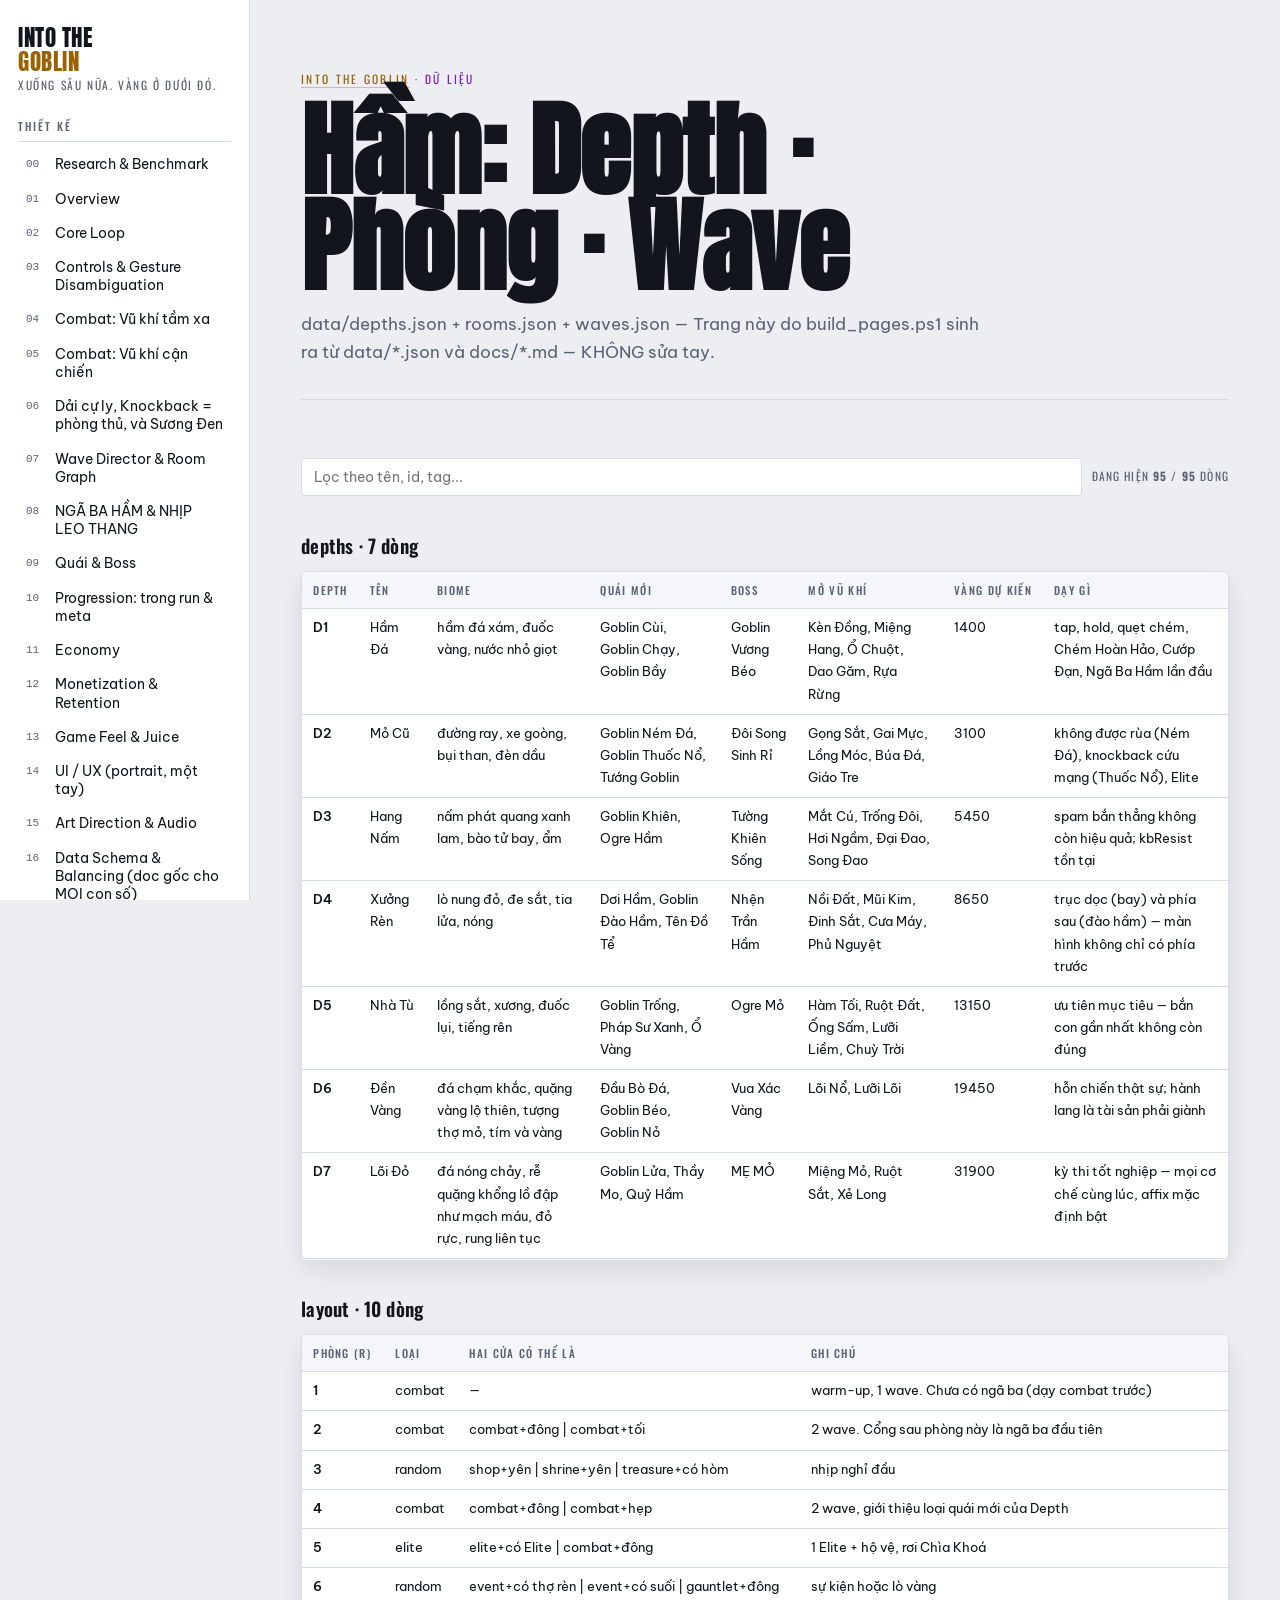
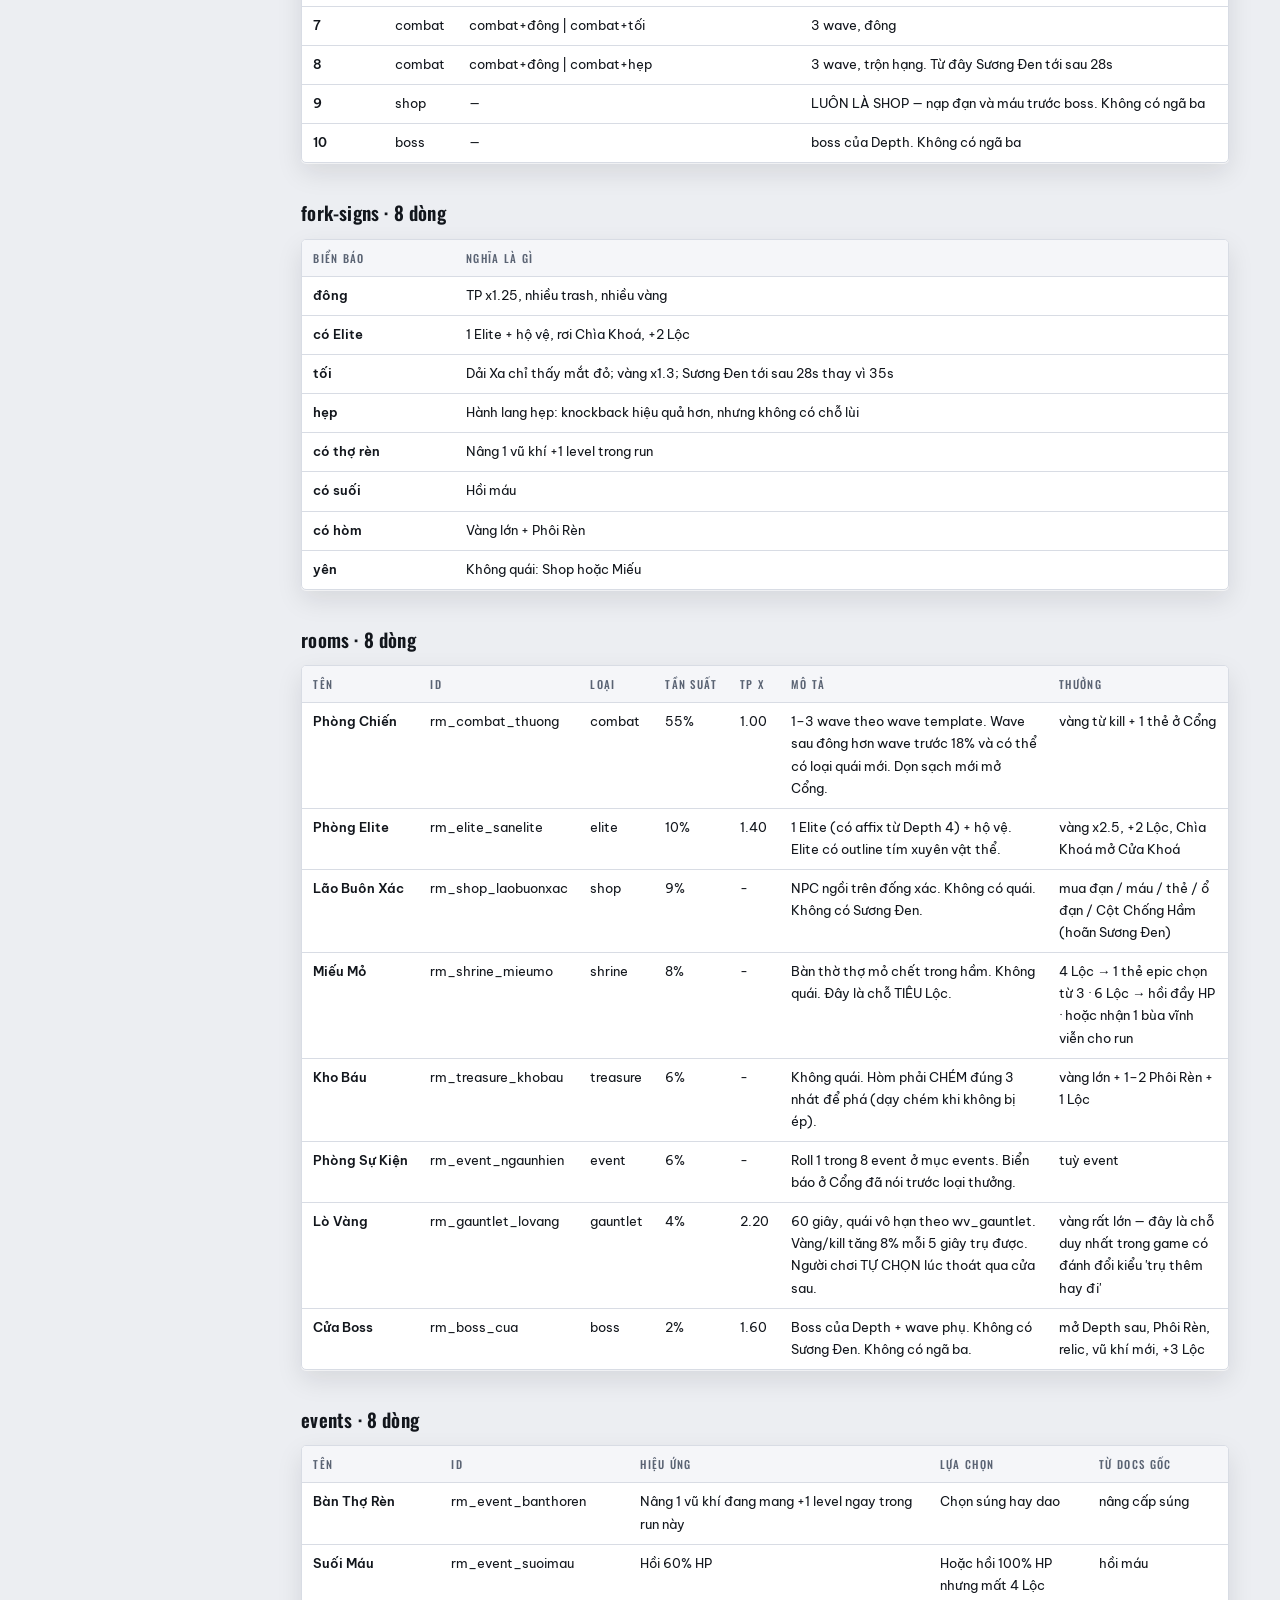
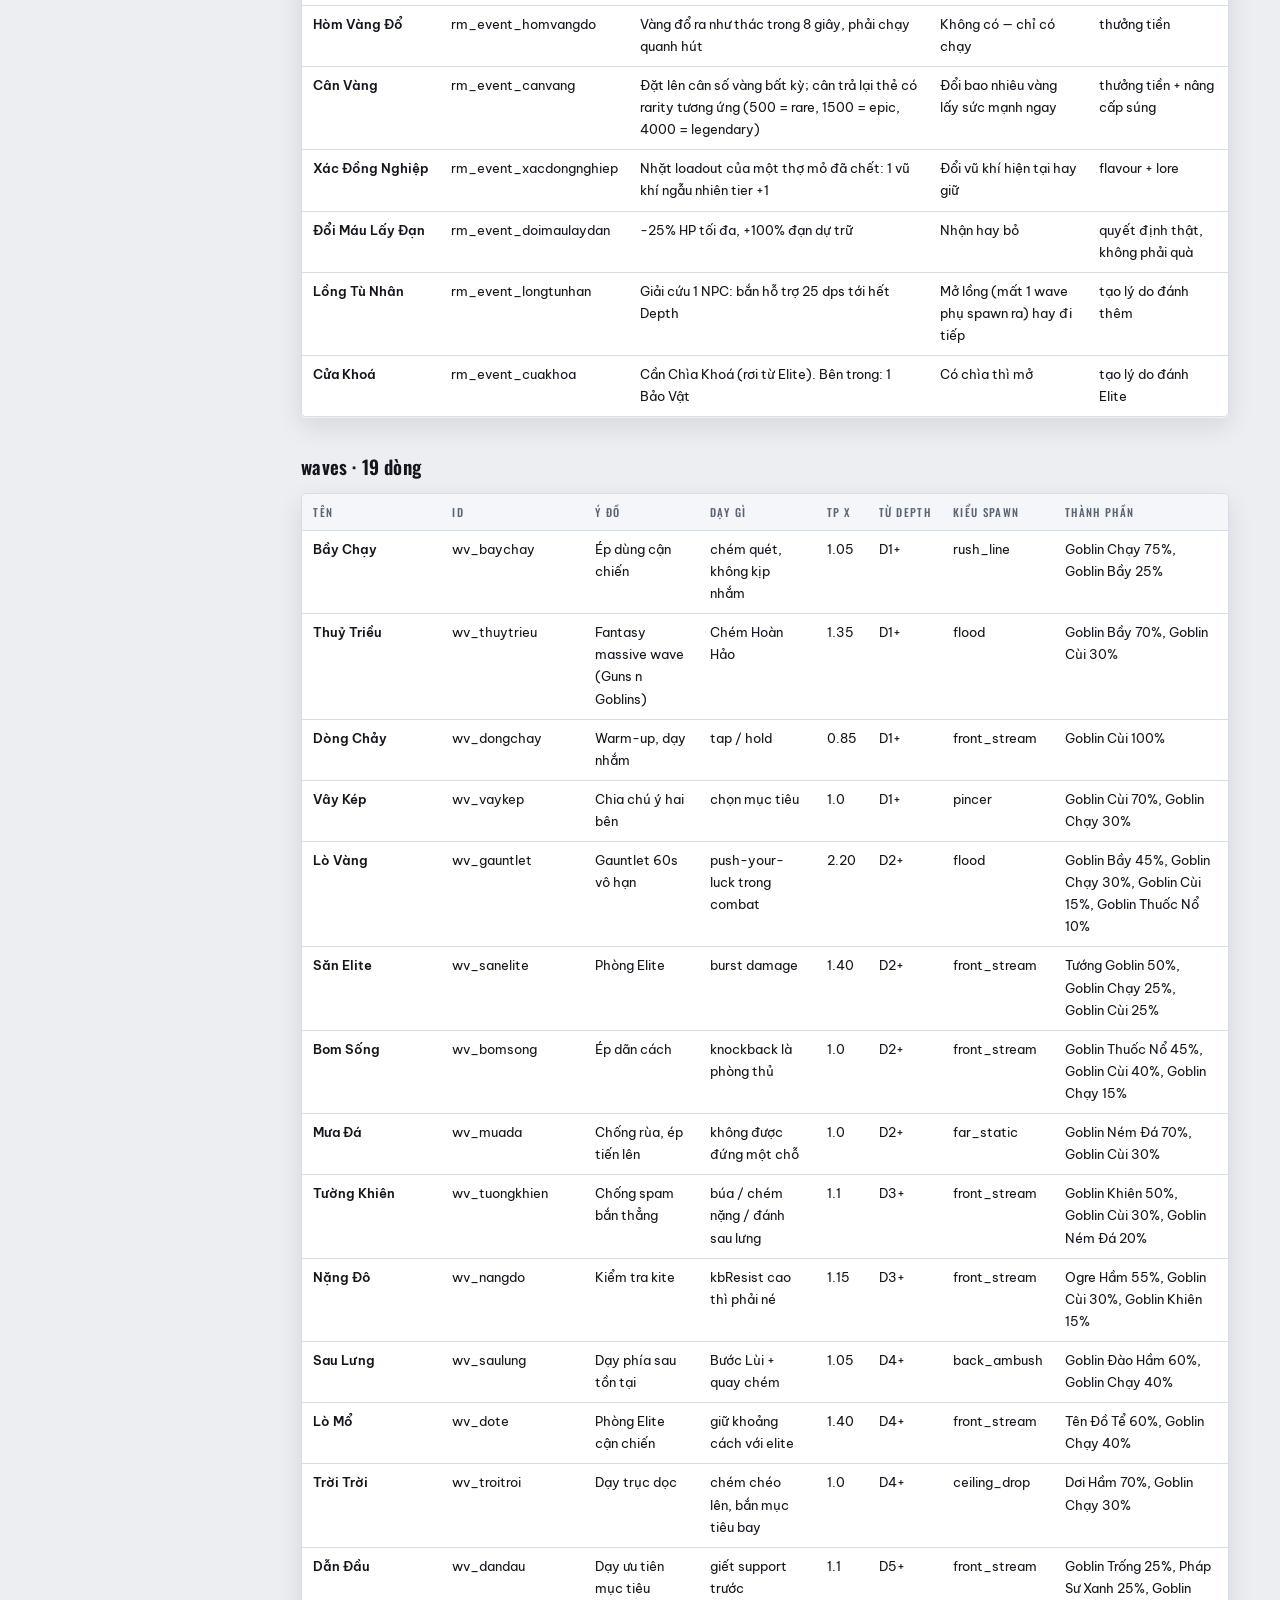
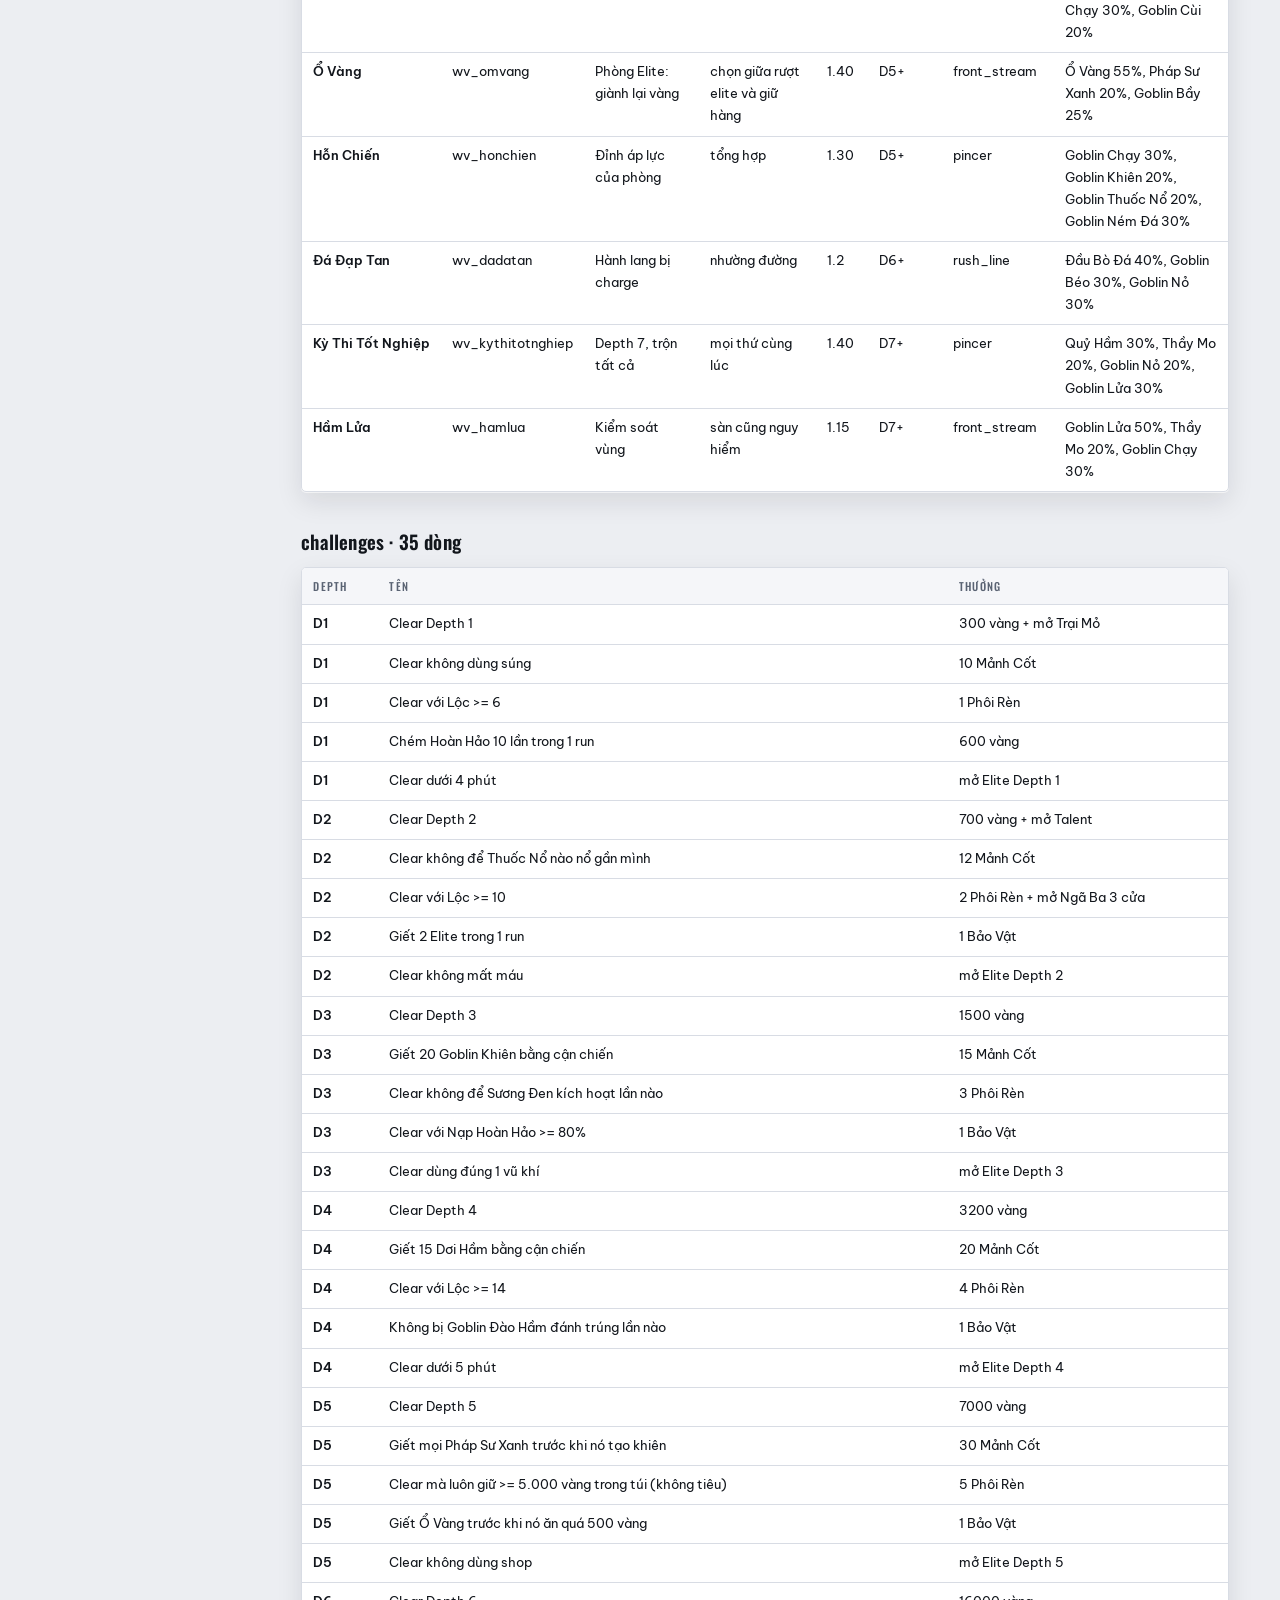
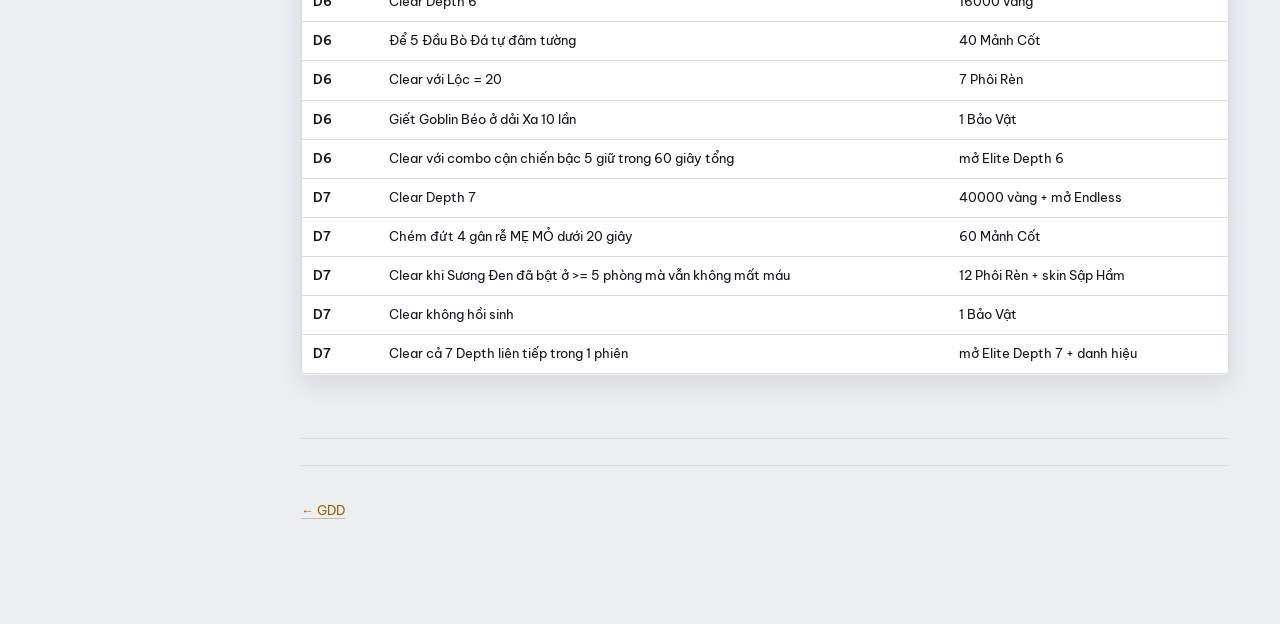
==== commit d6d4e2f7: "Quai di THANG theo lan: con o ria di qua, giet la vang them Theo yeu cau: quai khong lai theo nguoi " ====
--- a/content.html
+++ b/content.html
@@ -241,7 +241,7 @@
 <tr data-hay="mưa đá wv_muada chống rùa, ép tiến lên không được đứng một chỗ 1.0 d2+ far_static goblin ném đá 70%, goblin cùi 30%"><td>Mưa Đá</td><td>wv_muada</td><td>Chống rùa, ép tiến lên</td><td>không được đứng một chỗ</td><td>1.0</td><td>D2+</td><td>far_static</td><td>Goblin Ném Đá 70%, Goblin Cùi 30%</td></tr>
 <tr data-hay="tường khiên wv_tuongkhien chống spam bắn thẳng búa / chém nặng / đánh sau lưng 1.1 d3+ front_stream goblin khiên 50%, goblin cùi 30%, goblin ném đá 20%"><td>Tường Khiên</td><td>wv_tuongkhien</td><td>Chống spam bắn thẳng</td><td>búa / chém nặng / đánh sau lưng</td><td>1.1</td><td>D3+</td><td>front_stream</td><td>Goblin Khiên 50%, Goblin Cùi 30%, Goblin Ném Đá 20%</td></tr>
 <tr data-hay="nặng đô wv_nangdo kiểm tra kite kbresist cao thì phải né 1.15 d3+ front_stream ogre hầm 55%, goblin cùi 30%, goblin khiên 15%"><td>Nặng Đô</td><td>wv_nangdo</td><td>Kiểm tra kite</td><td>kbResist cao thì phải né</td><td>1.15</td><td>D3+</td><td>front_stream</td><td>Ogre Hầm 55%, Goblin Cùi 30%, Goblin Khiên 15%</td></tr>
-<tr data-hay="sau lưng wv_saulung dạy phía sau tồn tại bước lùi + quay chém 1.05 d4+ back_ambush goblin đào hầm 60%, goblin cùi 40%"><td>Sau Lưng</td><td>wv_saulung</td><td>Dạy phía sau tồn tại</td><td>Bước Lùi + quay chém</td><td>1.05</td><td>D4+</td><td>back_ambush</td><td>Goblin Đào Hầm 60%, Goblin Cùi 40%</td></tr>
+<tr data-hay="sau lưng wv_saulung dạy phía sau tồn tại bước lùi + quay chém 1.05 d4+ back_ambush goblin đào hầm 60%, goblin chạy 40%"><td>Sau Lưng</td><td>wv_saulung</td><td>Dạy phía sau tồn tại</td><td>Bước Lùi + quay chém</td><td>1.05</td><td>D4+</td><td>back_ambush</td><td>Goblin Đào Hầm 60%, Goblin Chạy 40%</td></tr>
 <tr data-hay="lò mổ wv_dote phòng elite cận chiến giữ khoảng cách với elite 1.40 d4+ front_stream tên đồ tể 60%, goblin chạy 40%"><td>Lò Mổ</td><td>wv_dote</td><td>Phòng Elite cận chiến</td><td>giữ khoảng cách với elite</td><td>1.40</td><td>D4+</td><td>front_stream</td><td>Tên Đồ Tể 60%, Goblin Chạy 40%</td></tr>
 <tr data-hay="trời trời wv_troitroi dạy trục dọc chém chéo lên, bắn mục tiêu bay 1.0 d4+ ceiling_drop dơi hầm 70%, goblin chạy 30%"><td>Trời Trời</td><td>wv_troitroi</td><td>Dạy trục dọc</td><td>chém chéo lên, bắn mục tiêu bay</td><td>1.0</td><td>D4+</td><td>ceiling_drop</td><td>Dơi Hầm 70%, Goblin Chạy 30%</td></tr>
 <tr data-hay="dẫn đầu wv_dandau dạy ưu tiên mục tiêu giết support trước 1.1 d5+ front_stream goblin trống 25%, pháp sư xanh 25%, goblin chạy 30%, goblin cùi 20%"><td>Dẫn Đầu</td><td>wv_dandau</td><td>Dạy ưu tiên mục tiêu</td><td>giết support trước</td><td>1.1</td><td>D5+</td><td>front_stream</td><td>Goblin Trống 25%, Pháp Sư Xanh 25%, Goblin Chạy 30%, Goblin Cùi 20%</td></tr>
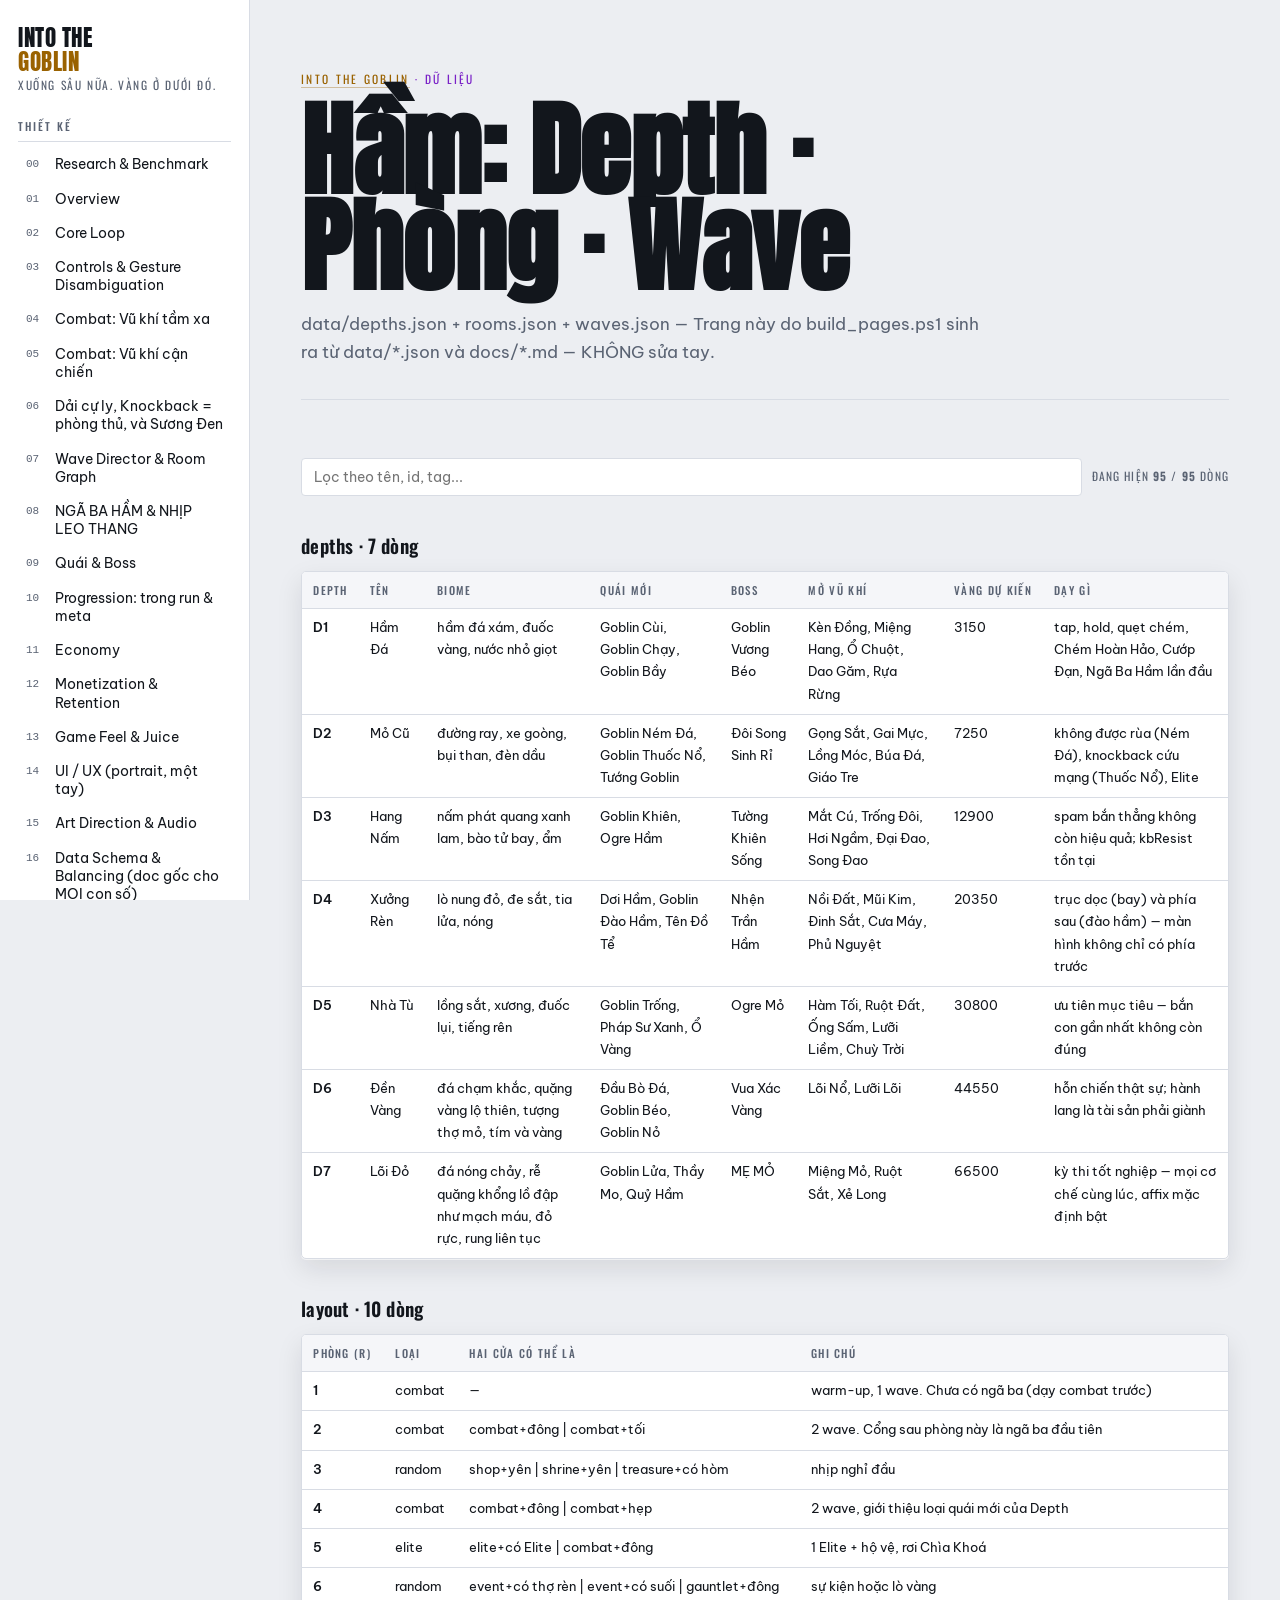
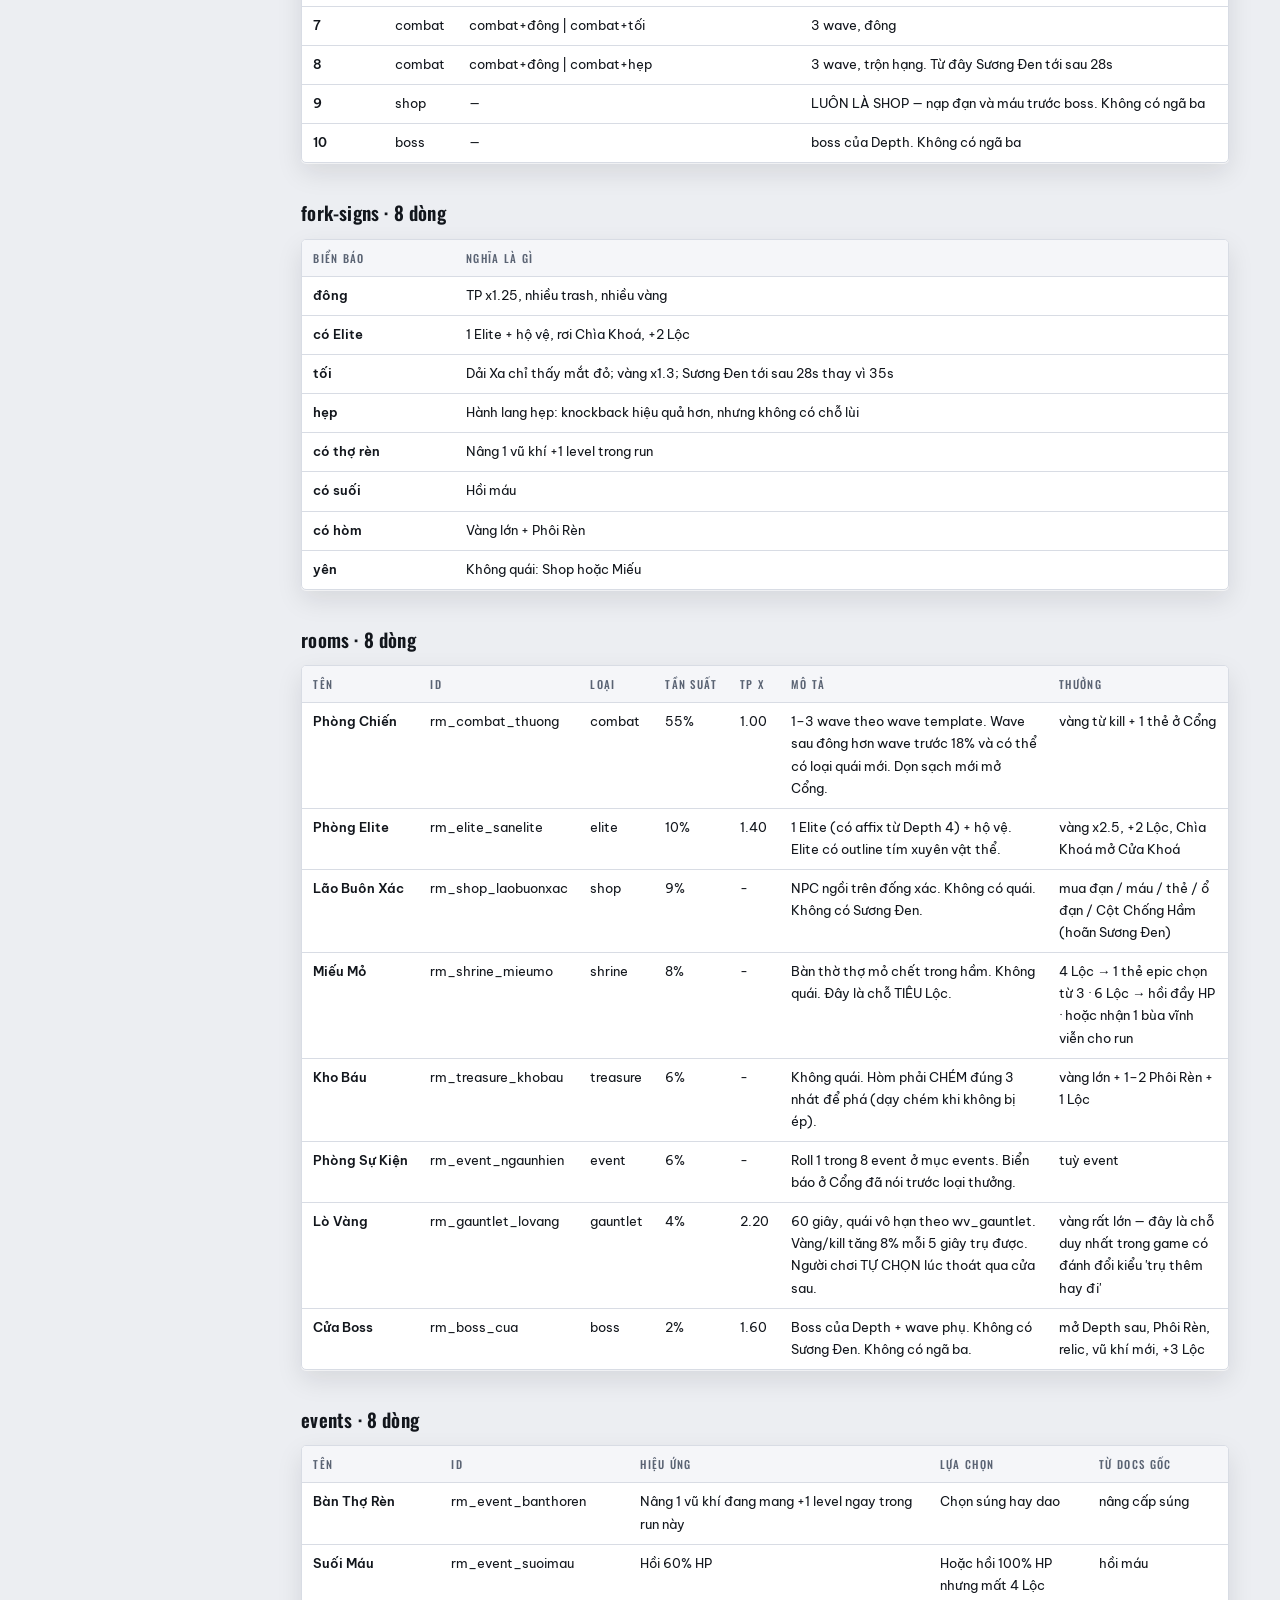
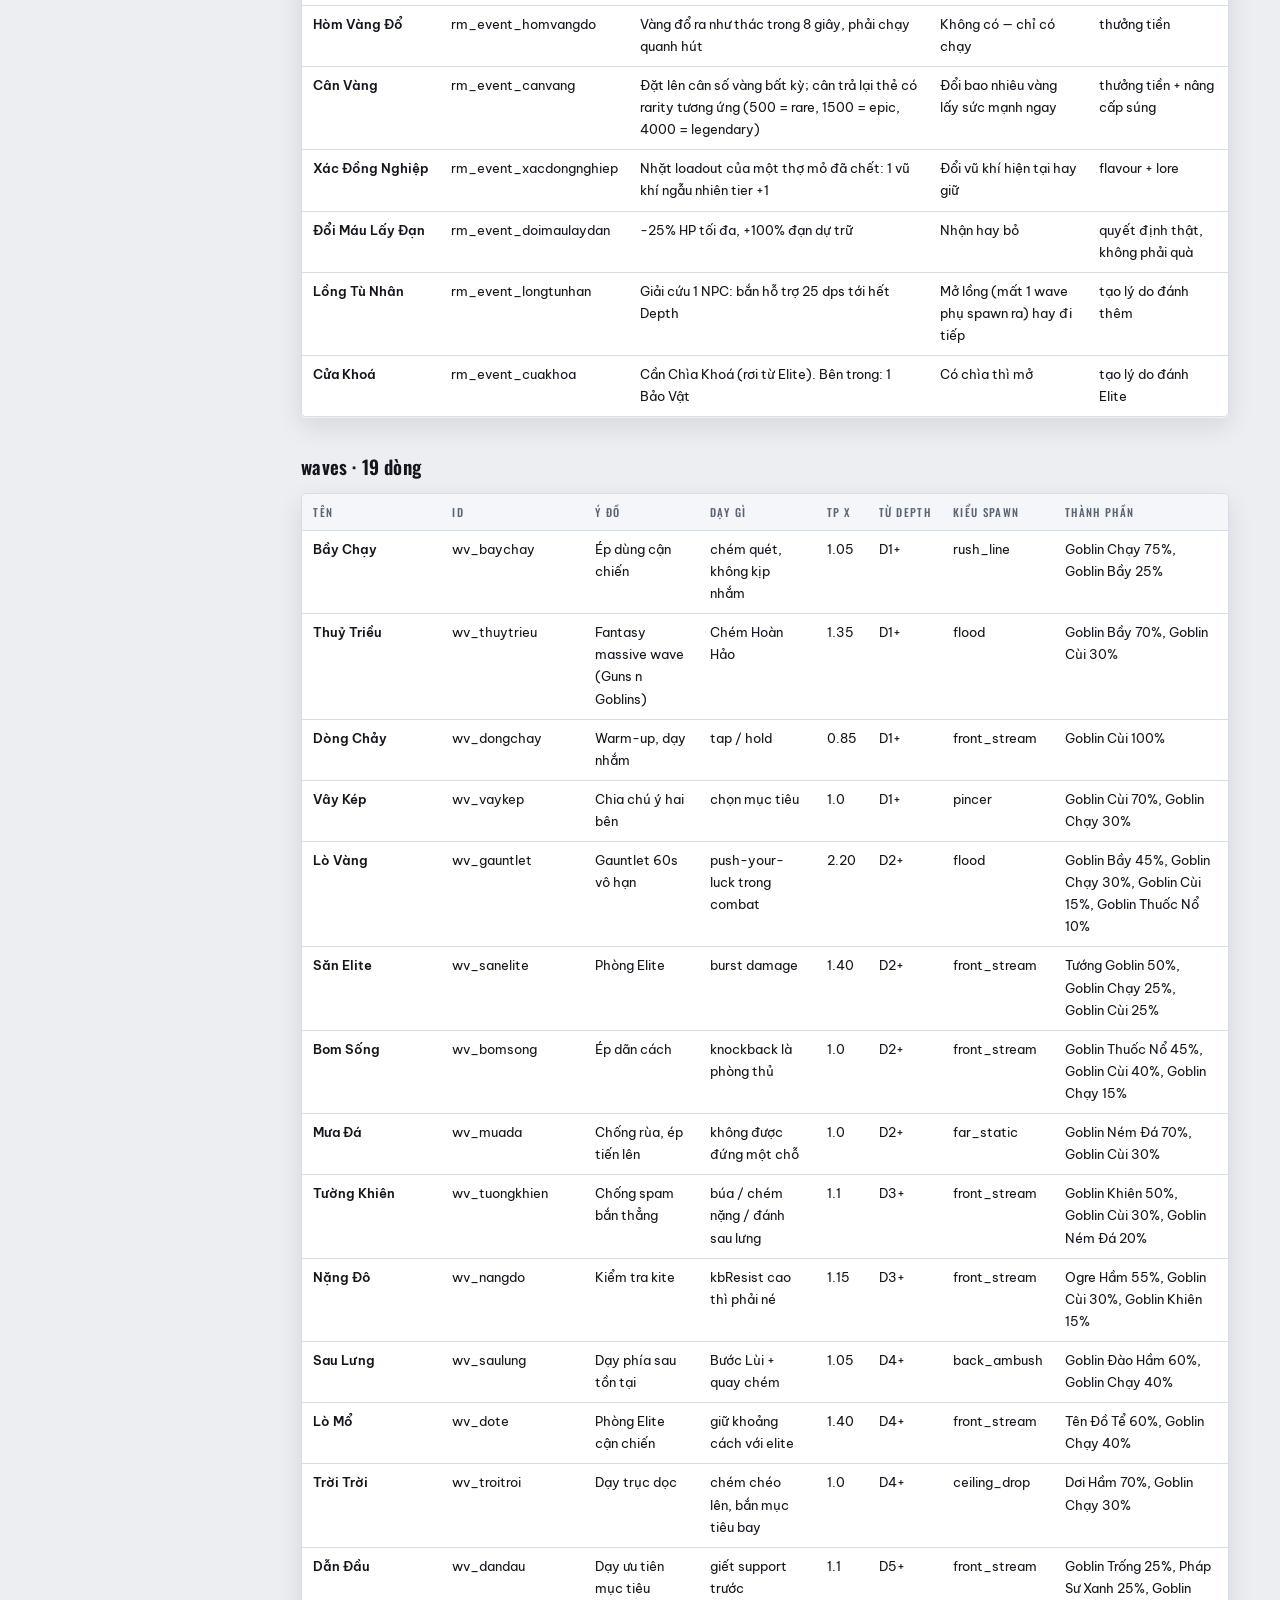
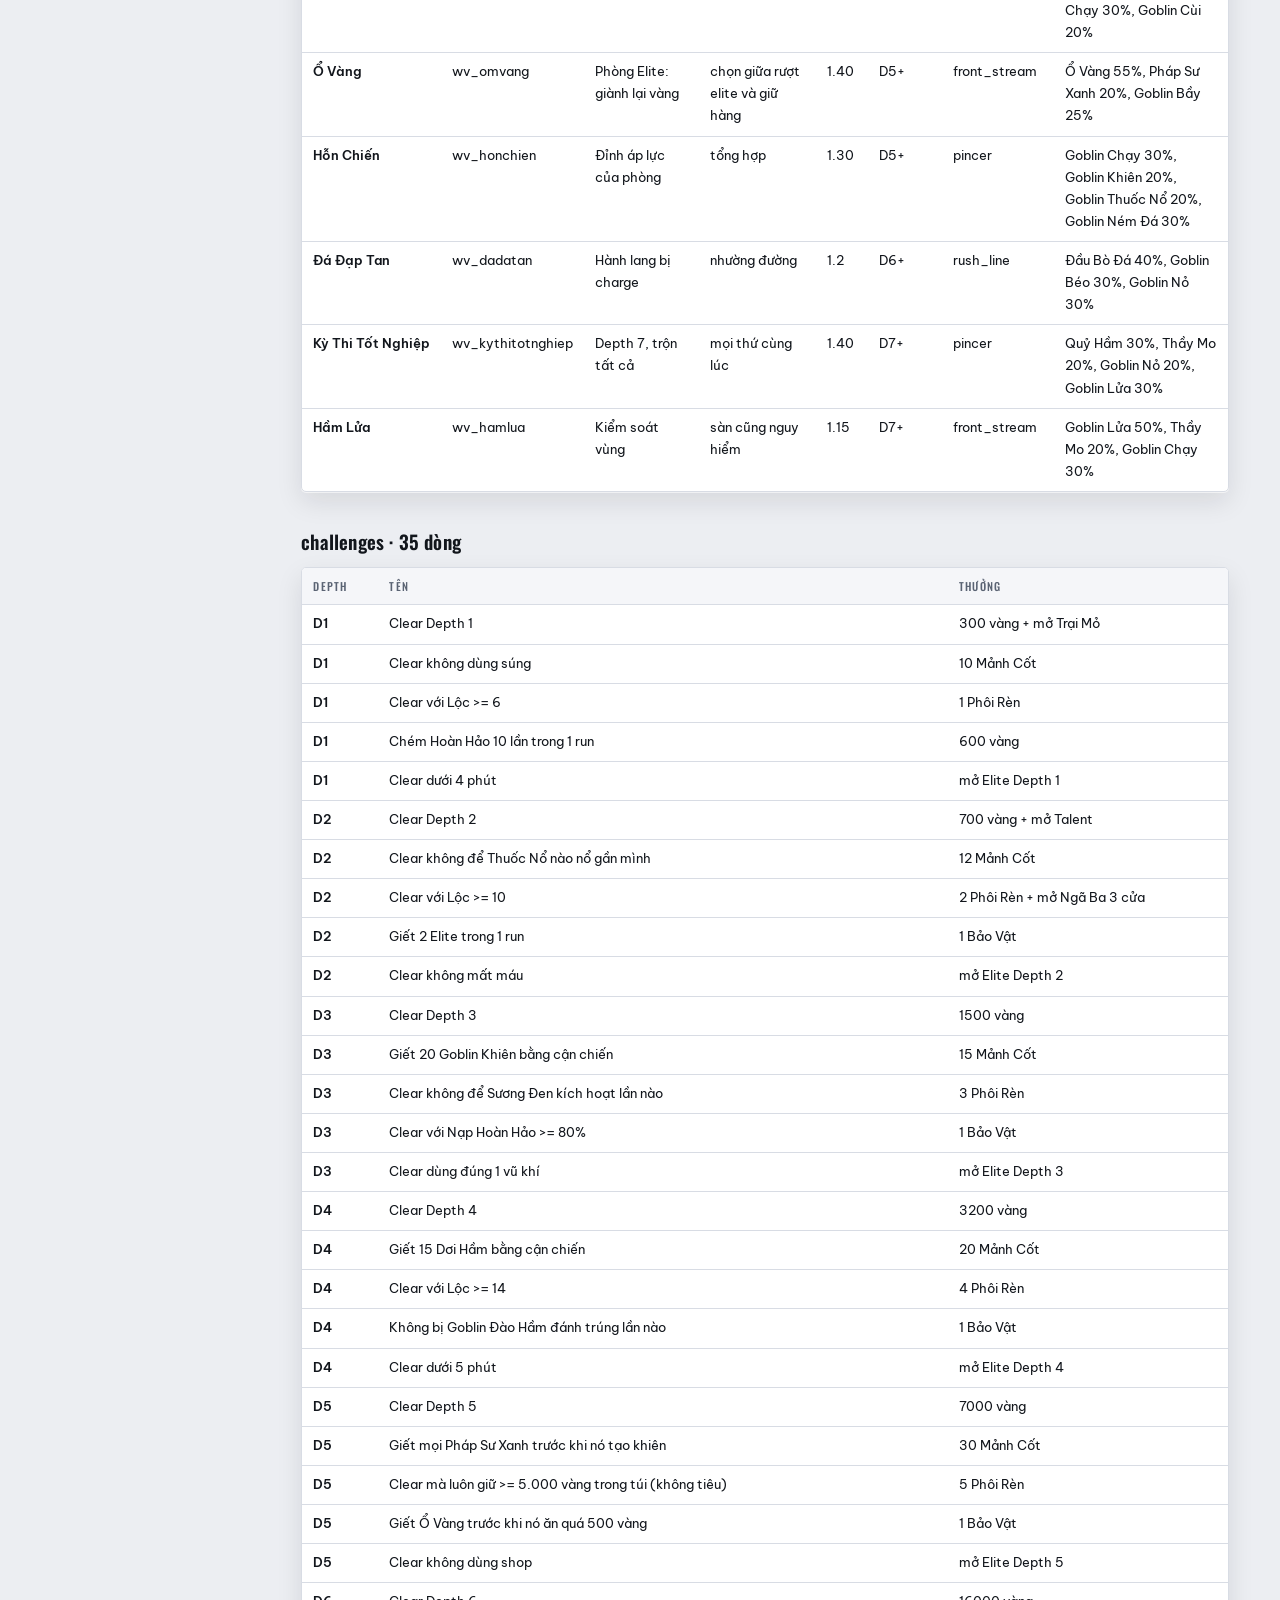
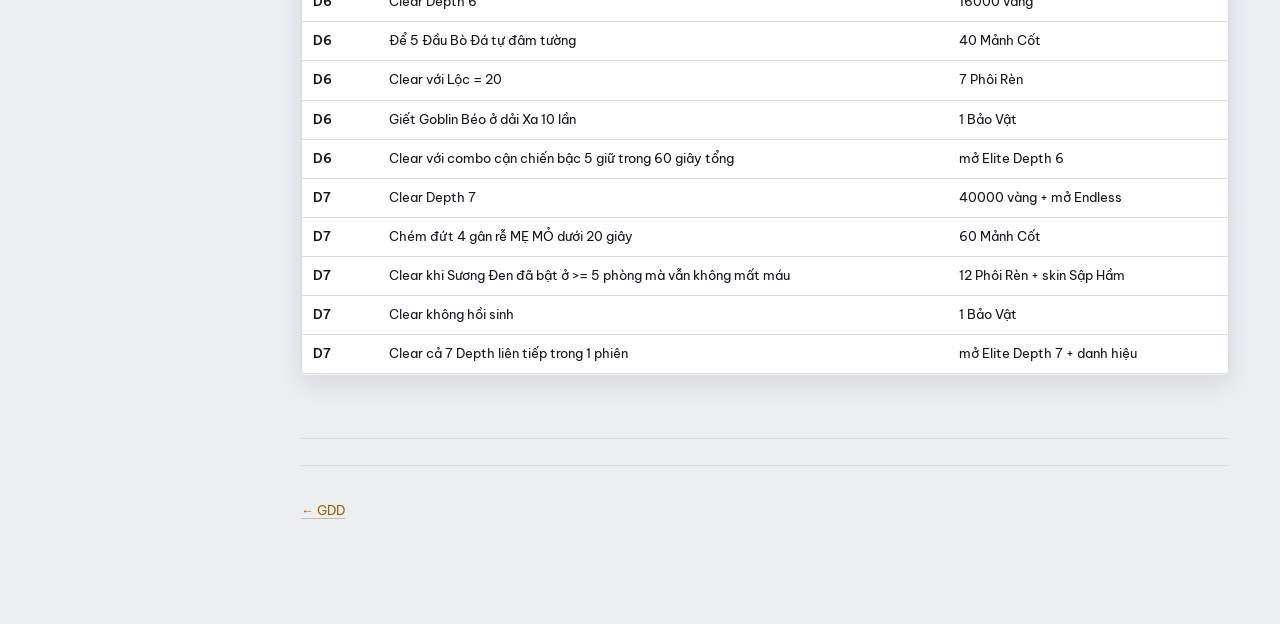
==== commit 4b029a3d: "Sung >= 120 dmg, dai rpm theo archetype, chon sung; dao xuong 30 1) SAT THUONG SUNG >= 120 (rangedMi" ====
--- a/content.html
+++ b/content.html
@@ -165,13 +165,13 @@
 <h3>depths &middot; 7 dòng</h3>
 <div class="tw" data-table="depths"><table>
 <thead><tr><th>Depth</th><th>Tên</th><th>Biome</th><th>Quái mới</th><th>Boss</th><th>Mở vũ khí</th><th>Vàng dự kiến</th><th>Dạy gì</th></tr></thead><tbody>
-<tr data-hay="d1 hầm đá hầm đá xám, đuốc vàng, nước nhỏ giọt goblin cùi, goblin chạy, goblin bầy goblin vương béo kèn đồng, miệng hang, ổ chuột, dao găm, rựa rừng 1400 tap, hold, quẹt chém, chém hoàn hảo, cướp đạn, ngã ba hầm lần đầu"><td>D1</td><td>Hầm Đá</td><td>hầm đá xám, đuốc vàng, nước nhỏ giọt</td><td>Goblin Cùi, Goblin Chạy, Goblin Bầy</td><td>Goblin Vương Béo</td><td>Kèn Đồng, Miệng Hang, Ổ Chuột, Dao Găm, Rựa Rừng</td><td>1400</td><td>tap, hold, quẹt chém, Chém Hoàn Hảo, Cướp Đạn, Ngã Ba Hầm lần đầu</td></tr>
-<tr data-hay="d2 mỏ cũ đường ray, xe goòng, bụi than, đèn dầu goblin ném đá, goblin thuốc nổ, tướng goblin đôi song sinh rỉ gọng sắt, gai mực, lồng móc, búa đá, giáo tre 3100 không được rùa (ném đá), knockback cứu mạng (thuốc nổ), elite"><td>D2</td><td>Mỏ Cũ</td><td>đường ray, xe goòng, bụi than, đèn dầu</td><td>Goblin Ném Đá, Goblin Thuốc Nổ, Tướng Goblin</td><td>Đôi Song Sinh Rỉ</td><td>Gọng Sắt, Gai Mực, Lồng Móc, Búa Đá, Giáo Tre</td><td>3100</td><td>không được rùa (Ném Đá), knockback cứu mạng (Thuốc Nổ), Elite</td></tr>
-<tr data-hay="d3 hang nấm nấm phát quang xanh lam, bào tử bay, ẩm goblin khiên, ogre hầm tường khiên sống mắt cú, trống đôi, hơi ngầm, đại đao, song đao 5450 spam bắn thẳng không còn hiệu quả; kbresist tồn tại"><td>D3</td><td>Hang Nấm</td><td>nấm phát quang xanh lam, bào tử bay, ẩm</td><td>Goblin Khiên, Ogre Hầm</td><td>Tường Khiên Sống</td><td>Mắt Cú, Trống Đôi, Hơi Ngầm, Đại Đao, Song Đao</td><td>5450</td><td>spam bắn thẳng không còn hiệu quả; kbResist tồn tại</td></tr>
-<tr data-hay="d4 xưởng rèn lò nung đỏ, đe sắt, tia lửa, nóng dơi hầm, goblin đào hầm, tên đồ tể nhện trần hầm nồi đất, mũi kim, đinh sắt, cưa máy, phủ nguyệt 8650 trục dọc (bay) và phía sau (đào hầm) — màn hình không chỉ có phía trước"><td>D4</td><td>Xưởng Rèn</td><td>lò nung đỏ, đe sắt, tia lửa, nóng</td><td>Dơi Hầm, Goblin Đào Hầm, Tên Đồ Tể</td><td>Nhện Trần Hầm</td><td>Nồi Đất, Mũi Kim, Đinh Sắt, Cưa Máy, Phủ Nguyệt</td><td>8650</td><td>trục dọc (bay) và phía sau (đào hầm) — màn hình không chỉ có phía trước</td></tr>
-<tr data-hay="d5 nhà tù lồng sắt, xương, đuốc lụi, tiếng rên goblin trống, pháp sư xanh, ổ vàng ogre mỏ hàm tối, ruột đất, ống sấm, lưỡi liềm, chuỳ trời 13150 ưu tiên mục tiêu — bắn con gần nhất không còn đúng"><td>D5</td><td>Nhà Tù</td><td>lồng sắt, xương, đuốc lụi, tiếng rên</td><td>Goblin Trống, Pháp Sư Xanh, Ổ Vàng</td><td>Ogre Mỏ</td><td>Hàm Tối, Ruột Đất, Ống Sấm, Lưỡi Liềm, Chuỳ Trời</td><td>13150</td><td>ưu tiên mục tiêu — bắn con gần nhất không còn đúng</td></tr>
-<tr data-hay="d6 đền vàng đá chạm khắc, quặng vàng lộ thiên, tượng thợ mỏ, tím và vàng đầu bò đá, goblin béo, goblin nỏ vua xác vàng lõi nổ, lưỡi lõi 19450 hỗn chiến thật sự; hành lang là tài sản phải giành"><td>D6</td><td>Đền Vàng</td><td>đá chạm khắc, quặng vàng lộ thiên, tượng thợ mỏ, tím và vàng</td><td>Đầu Bò Đá, Goblin Béo, Goblin Nỏ</td><td>Vua Xác Vàng</td><td>Lõi Nổ, Lưỡi Lõi</td><td>19450</td><td>hỗn chiến thật sự; hành lang là tài sản phải giành</td></tr>
-<tr data-hay="d7 lõi đỏ đá nóng chảy, rễ quặng khổng lồ đập như mạch máu, đỏ rực, rung liên tục goblin lửa, thầy mo, quỷ hầm mẹ mỏ miệng mỏ, ruột sắt, xẻ long 31900 kỳ thi tốt nghiệp — mọi cơ chế cùng lúc, affix mặc định bật"><td>D7</td><td>Lõi Đỏ</td><td>đá nóng chảy, rễ quặng khổng lồ đập như mạch máu, đỏ rực, rung liên tục</td><td>Goblin Lửa, Thầy Mo, Quỷ Hầm</td><td>MẸ MỎ</td><td>Miệng Mỏ, Ruột Sắt, Xẻ Long</td><td>31900</td><td>kỳ thi tốt nghiệp — mọi cơ chế cùng lúc, affix mặc định bật</td></tr>
+<tr data-hay="d1 hầm đá hầm đá xám, đuốc vàng, nước nhỏ giọt goblin cùi, goblin chạy, goblin bầy goblin vương béo kèn đồng, miệng hang, ổ chuột, dao găm, rựa rừng 3150 tap, hold, quẹt chém, chém hoàn hảo, cướp đạn, ngã ba hầm lần đầu"><td>D1</td><td>Hầm Đá</td><td>hầm đá xám, đuốc vàng, nước nhỏ giọt</td><td>Goblin Cùi, Goblin Chạy, Goblin Bầy</td><td>Goblin Vương Béo</td><td>Kèn Đồng, Miệng Hang, Ổ Chuột, Dao Găm, Rựa Rừng</td><td>3150</td><td>tap, hold, quẹt chém, Chém Hoàn Hảo, Cướp Đạn, Ngã Ba Hầm lần đầu</td></tr>
+<tr data-hay="d2 mỏ cũ đường ray, xe goòng, bụi than, đèn dầu goblin ném đá, goblin thuốc nổ, tướng goblin đôi song sinh rỉ gọng sắt, gai mực, lồng móc, búa đá, giáo tre 7250 không được rùa (ném đá), knockback cứu mạng (thuốc nổ), elite"><td>D2</td><td>Mỏ Cũ</td><td>đường ray, xe goòng, bụi than, đèn dầu</td><td>Goblin Ném Đá, Goblin Thuốc Nổ, Tướng Goblin</td><td>Đôi Song Sinh Rỉ</td><td>Gọng Sắt, Gai Mực, Lồng Móc, Búa Đá, Giáo Tre</td><td>7250</td><td>không được rùa (Ném Đá), knockback cứu mạng (Thuốc Nổ), Elite</td></tr>
+<tr data-hay="d3 hang nấm nấm phát quang xanh lam, bào tử bay, ẩm goblin khiên, ogre hầm tường khiên sống mắt cú, trống đôi, hơi ngầm, đại đao, song đao 12900 spam bắn thẳng không còn hiệu quả; kbresist tồn tại"><td>D3</td><td>Hang Nấm</td><td>nấm phát quang xanh lam, bào tử bay, ẩm</td><td>Goblin Khiên, Ogre Hầm</td><td>Tường Khiên Sống</td><td>Mắt Cú, Trống Đôi, Hơi Ngầm, Đại Đao, Song Đao</td><td>12900</td><td>spam bắn thẳng không còn hiệu quả; kbResist tồn tại</td></tr>
+<tr data-hay="d4 xưởng rèn lò nung đỏ, đe sắt, tia lửa, nóng dơi hầm, goblin đào hầm, tên đồ tể nhện trần hầm nồi đất, mũi kim, đinh sắt, cưa máy, phủ nguyệt 20350 trục dọc (bay) và phía sau (đào hầm) — màn hình không chỉ có phía trước"><td>D4</td><td>Xưởng Rèn</td><td>lò nung đỏ, đe sắt, tia lửa, nóng</td><td>Dơi Hầm, Goblin Đào Hầm, Tên Đồ Tể</td><td>Nhện Trần Hầm</td><td>Nồi Đất, Mũi Kim, Đinh Sắt, Cưa Máy, Phủ Nguyệt</td><td>20350</td><td>trục dọc (bay) và phía sau (đào hầm) — màn hình không chỉ có phía trước</td></tr>
+<tr data-hay="d5 nhà tù lồng sắt, xương, đuốc lụi, tiếng rên goblin trống, pháp sư xanh, ổ vàng ogre mỏ hàm tối, ruột đất, ống sấm, lưỡi liềm, chuỳ trời 30800 ưu tiên mục tiêu — bắn con gần nhất không còn đúng"><td>D5</td><td>Nhà Tù</td><td>lồng sắt, xương, đuốc lụi, tiếng rên</td><td>Goblin Trống, Pháp Sư Xanh, Ổ Vàng</td><td>Ogre Mỏ</td><td>Hàm Tối, Ruột Đất, Ống Sấm, Lưỡi Liềm, Chuỳ Trời</td><td>30800</td><td>ưu tiên mục tiêu — bắn con gần nhất không còn đúng</td></tr>
+<tr data-hay="d6 đền vàng đá chạm khắc, quặng vàng lộ thiên, tượng thợ mỏ, tím và vàng đầu bò đá, goblin béo, goblin nỏ vua xác vàng lõi nổ, lưỡi lõi 44550 hỗn chiến thật sự; hành lang là tài sản phải giành"><td>D6</td><td>Đền Vàng</td><td>đá chạm khắc, quặng vàng lộ thiên, tượng thợ mỏ, tím và vàng</td><td>Đầu Bò Đá, Goblin Béo, Goblin Nỏ</td><td>Vua Xác Vàng</td><td>Lõi Nổ, Lưỡi Lõi</td><td>44550</td><td>hỗn chiến thật sự; hành lang là tài sản phải giành</td></tr>
+<tr data-hay="d7 lõi đỏ đá nóng chảy, rễ quặng khổng lồ đập như mạch máu, đỏ rực, rung liên tục goblin lửa, thầy mo, quỷ hầm mẹ mỏ miệng mỏ, ruột sắt, xẻ long 66500 kỳ thi tốt nghiệp — mọi cơ chế cùng lúc, affix mặc định bật"><td>D7</td><td>Lõi Đỏ</td><td>đá nóng chảy, rễ quặng khổng lồ đập như mạch máu, đỏ rực, rung liên tục</td><td>Goblin Lửa, Thầy Mo, Quỷ Hầm</td><td>MẸ MỎ</td><td>Miệng Mỏ, Ruột Sắt, Xẻ Long</td><td>66500</td><td>kỳ thi tốt nghiệp — mọi cơ chế cùng lúc, affix mặc định bật</td></tr>
 </tbody></table></div>
 
 <h3>layout &middot; 10 dòng</h3>
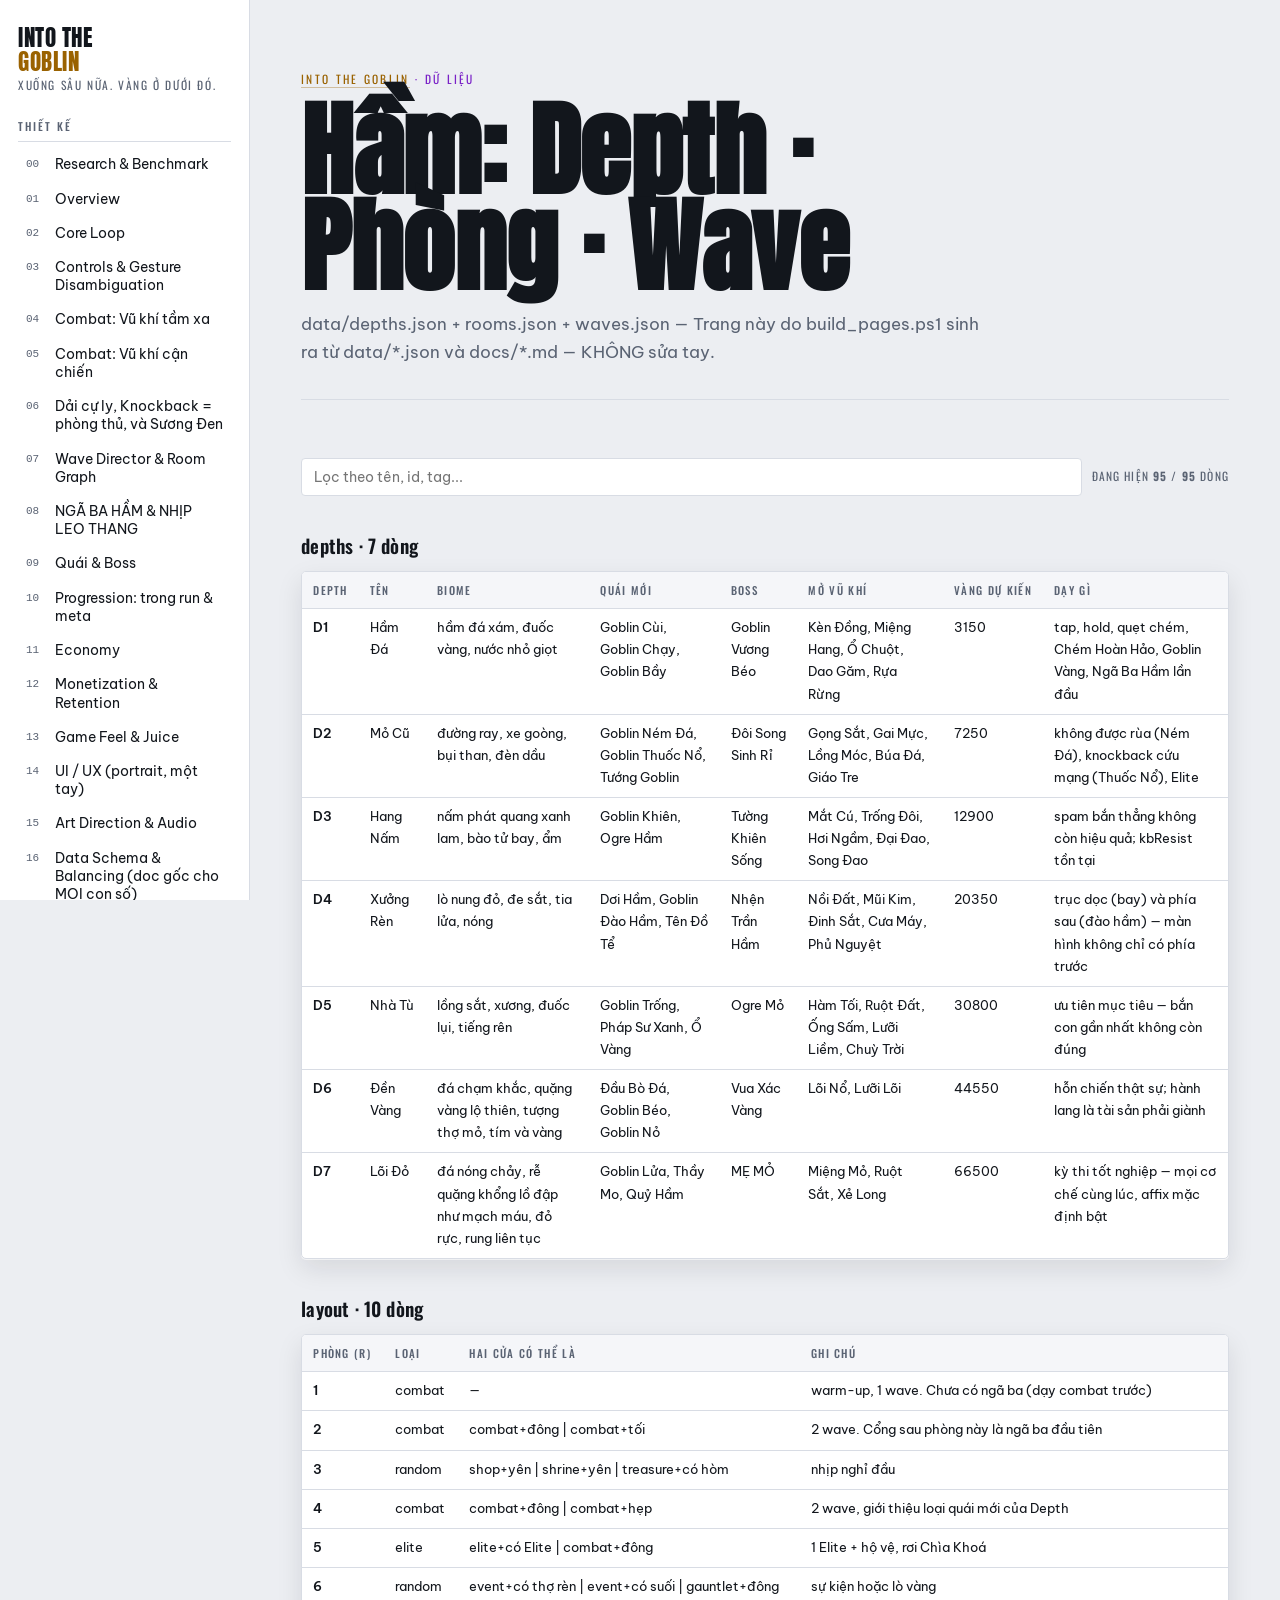
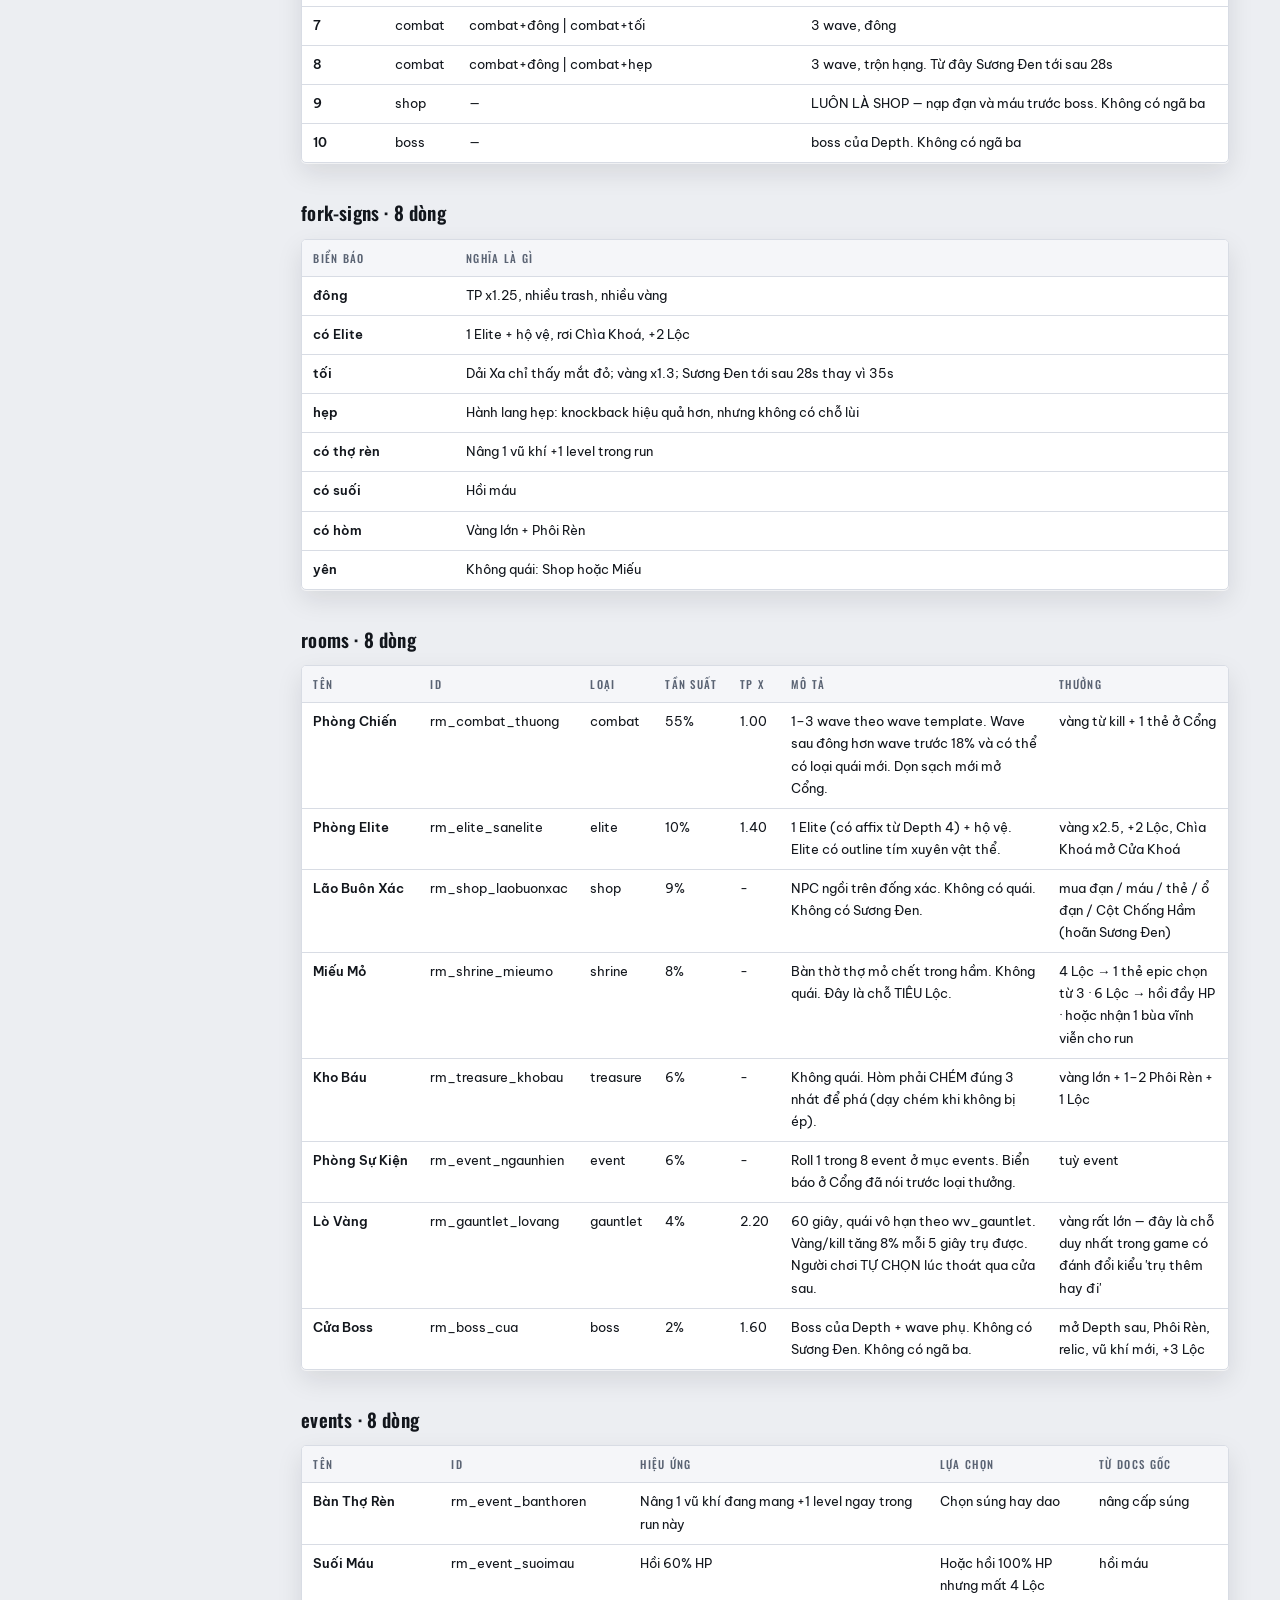
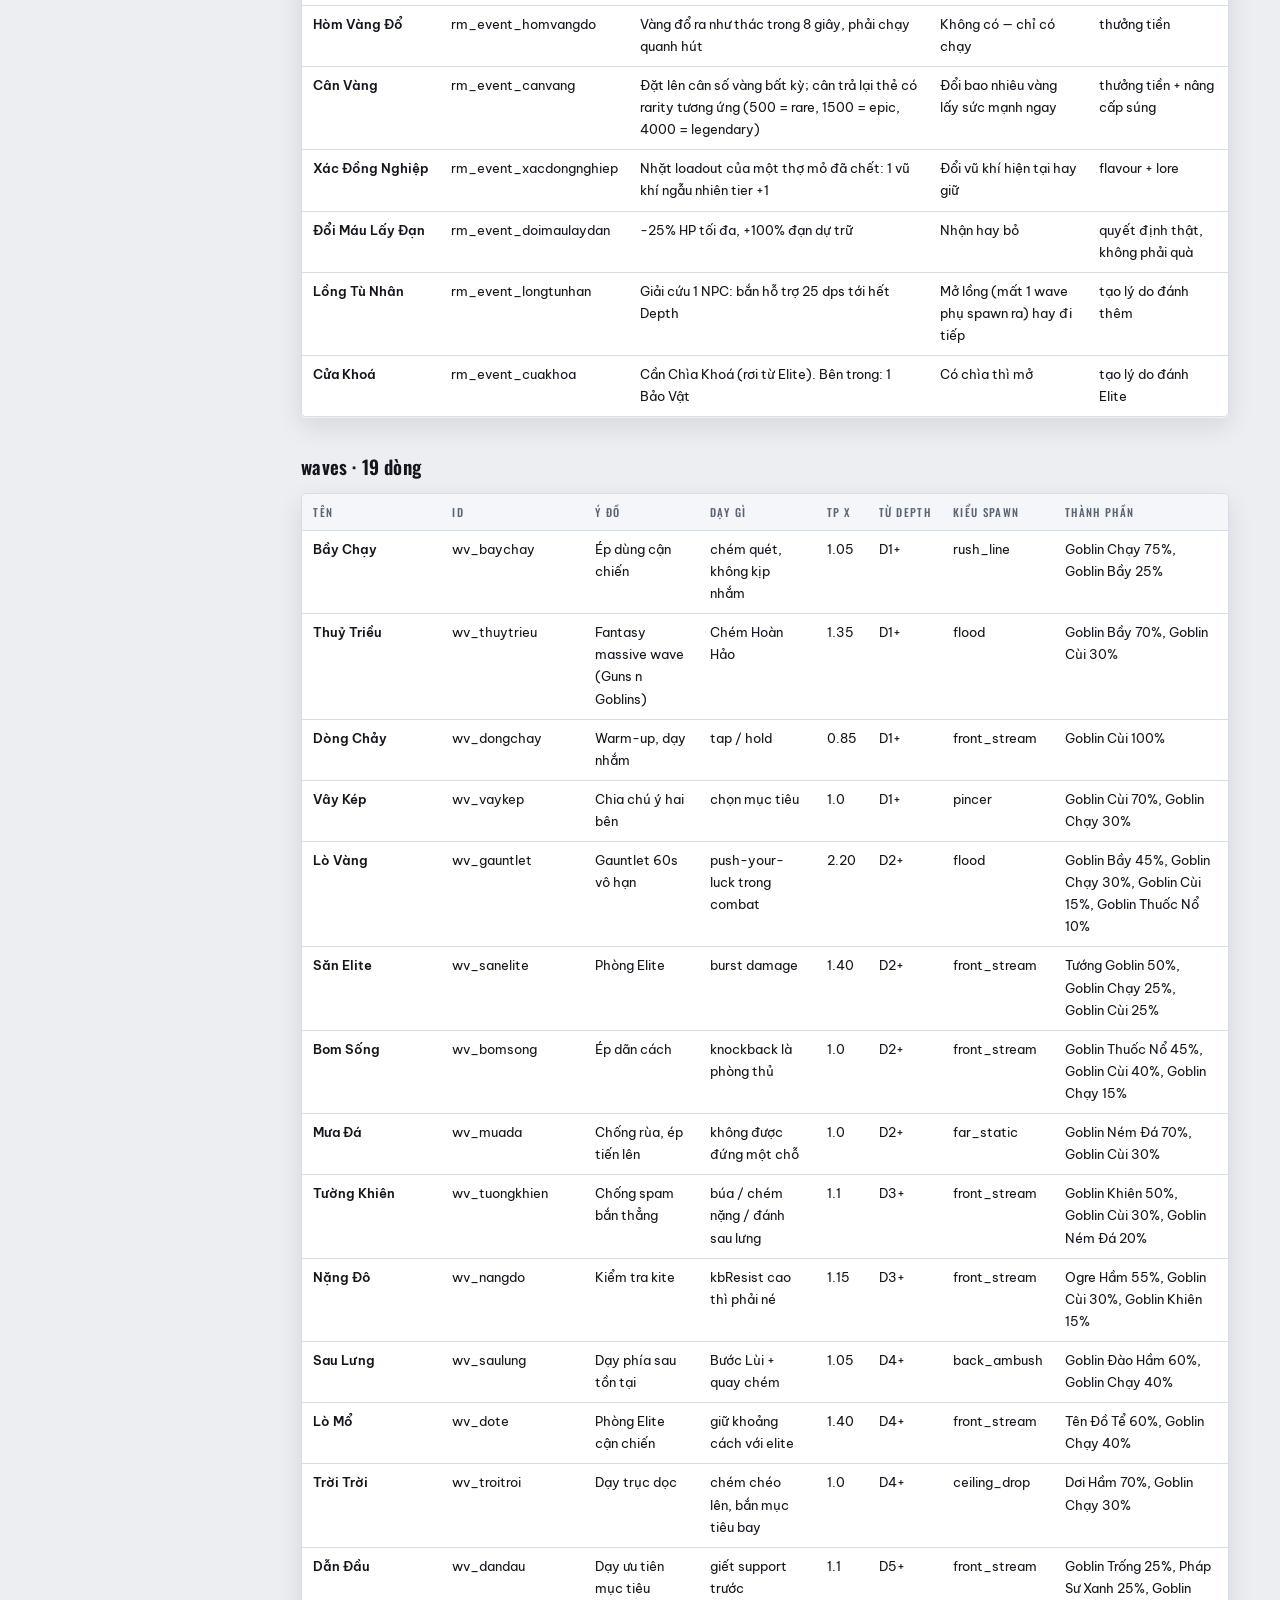
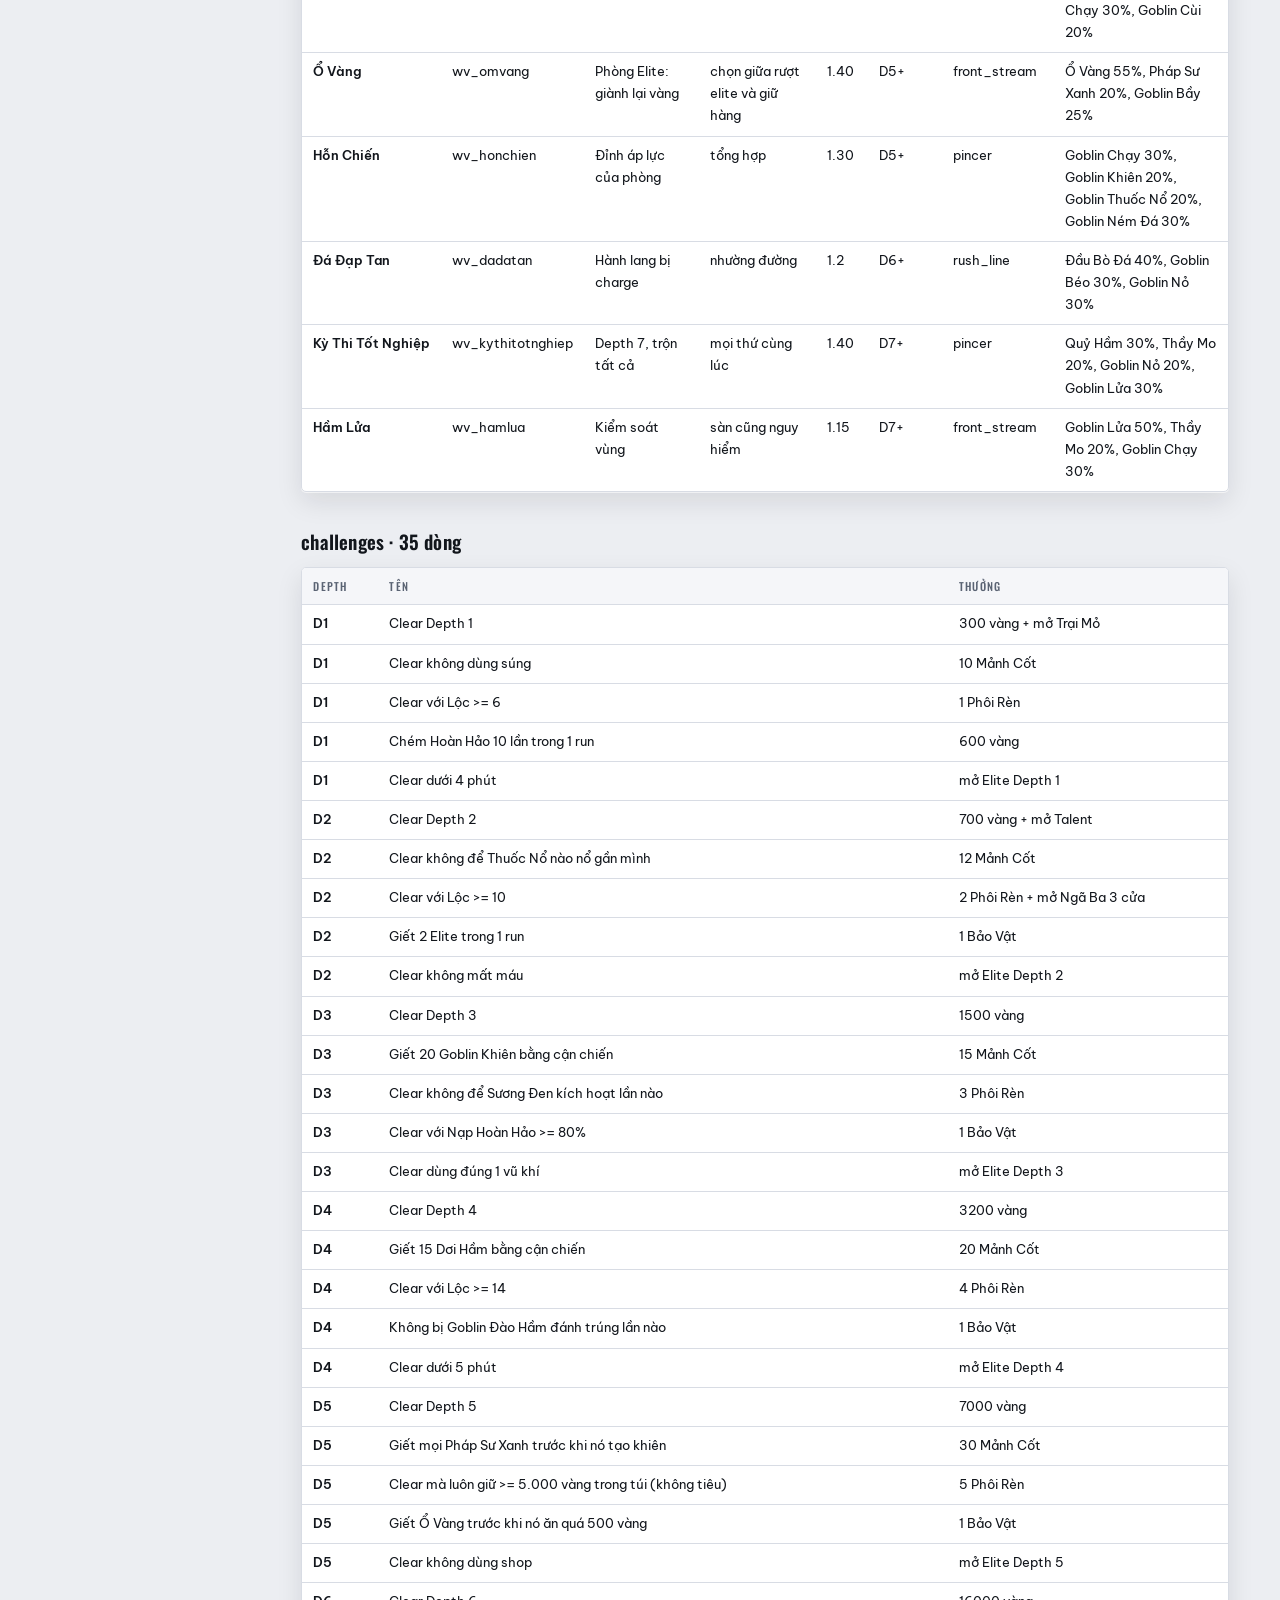
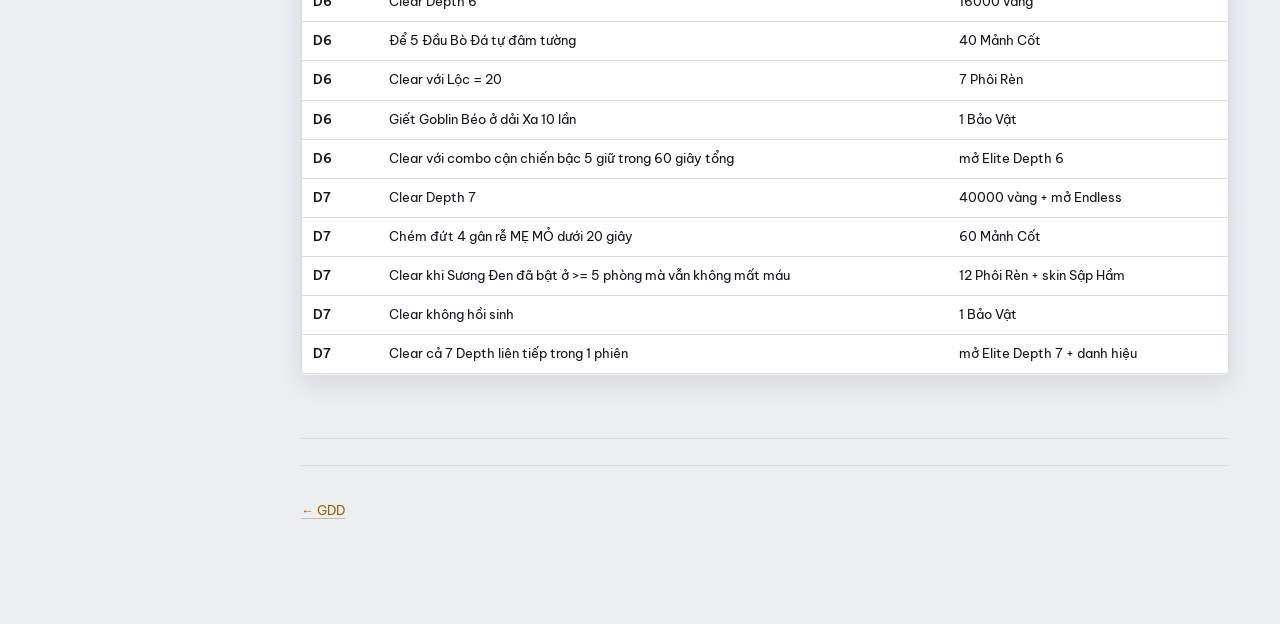
==== commit 9ed0954d: "Goblin Vang thay the Cuop Dan lam nguon dan duy nhat trong combat Cuop Dan da phai chinh ti gia ba l" ====
--- a/content.html
+++ b/content.html
@@ -165,7 +165,7 @@
 <h3>depths &middot; 7 dòng</h3>
 <div class="tw" data-table="depths"><table>
 <thead><tr><th>Depth</th><th>Tên</th><th>Biome</th><th>Quái mới</th><th>Boss</th><th>Mở vũ khí</th><th>Vàng dự kiến</th><th>Dạy gì</th></tr></thead><tbody>
-<tr data-hay="d1 hầm đá hầm đá xám, đuốc vàng, nước nhỏ giọt goblin cùi, goblin chạy, goblin bầy goblin vương béo kèn đồng, miệng hang, ổ chuột, dao găm, rựa rừng 3150 tap, hold, quẹt chém, chém hoàn hảo, cướp đạn, ngã ba hầm lần đầu"><td>D1</td><td>Hầm Đá</td><td>hầm đá xám, đuốc vàng, nước nhỏ giọt</td><td>Goblin Cùi, Goblin Chạy, Goblin Bầy</td><td>Goblin Vương Béo</td><td>Kèn Đồng, Miệng Hang, Ổ Chuột, Dao Găm, Rựa Rừng</td><td>3150</td><td>tap, hold, quẹt chém, Chém Hoàn Hảo, Cướp Đạn, Ngã Ba Hầm lần đầu</td></tr>
+<tr data-hay="d1 hầm đá hầm đá xám, đuốc vàng, nước nhỏ giọt goblin cùi, goblin chạy, goblin bầy goblin vương béo kèn đồng, miệng hang, ổ chuột, dao găm, rựa rừng 3150 tap, hold, quẹt chém, chém hoàn hảo, goblin vàng, ngã ba hầm lần đầu"><td>D1</td><td>Hầm Đá</td><td>hầm đá xám, đuốc vàng, nước nhỏ giọt</td><td>Goblin Cùi, Goblin Chạy, Goblin Bầy</td><td>Goblin Vương Béo</td><td>Kèn Đồng, Miệng Hang, Ổ Chuột, Dao Găm, Rựa Rừng</td><td>3150</td><td>tap, hold, quẹt chém, Chém Hoàn Hảo, Goblin Vàng, Ngã Ba Hầm lần đầu</td></tr>
 <tr data-hay="d2 mỏ cũ đường ray, xe goòng, bụi than, đèn dầu goblin ném đá, goblin thuốc nổ, tướng goblin đôi song sinh rỉ gọng sắt, gai mực, lồng móc, búa đá, giáo tre 7250 không được rùa (ném đá), knockback cứu mạng (thuốc nổ), elite"><td>D2</td><td>Mỏ Cũ</td><td>đường ray, xe goòng, bụi than, đèn dầu</td><td>Goblin Ném Đá, Goblin Thuốc Nổ, Tướng Goblin</td><td>Đôi Song Sinh Rỉ</td><td>Gọng Sắt, Gai Mực, Lồng Móc, Búa Đá, Giáo Tre</td><td>7250</td><td>không được rùa (Ném Đá), knockback cứu mạng (Thuốc Nổ), Elite</td></tr>
 <tr data-hay="d3 hang nấm nấm phát quang xanh lam, bào tử bay, ẩm goblin khiên, ogre hầm tường khiên sống mắt cú, trống đôi, hơi ngầm, đại đao, song đao 12900 spam bắn thẳng không còn hiệu quả; kbresist tồn tại"><td>D3</td><td>Hang Nấm</td><td>nấm phát quang xanh lam, bào tử bay, ẩm</td><td>Goblin Khiên, Ogre Hầm</td><td>Tường Khiên Sống</td><td>Mắt Cú, Trống Đôi, Hơi Ngầm, Đại Đao, Song Đao</td><td>12900</td><td>spam bắn thẳng không còn hiệu quả; kbResist tồn tại</td></tr>
 <tr data-hay="d4 xưởng rèn lò nung đỏ, đe sắt, tia lửa, nóng dơi hầm, goblin đào hầm, tên đồ tể nhện trần hầm nồi đất, mũi kim, đinh sắt, cưa máy, phủ nguyệt 20350 trục dọc (bay) và phía sau (đào hầm) — màn hình không chỉ có phía trước"><td>D4</td><td>Xưởng Rèn</td><td>lò nung đỏ, đe sắt, tia lửa, nóng</td><td>Dơi Hầm, Goblin Đào Hầm, Tên Đồ Tể</td><td>Nhện Trần Hầm</td><td>Nồi Đất, Mũi Kim, Đinh Sắt, Cưa Máy, Phủ Nguyệt</td><td>20350</td><td>trục dọc (bay) và phía sau (đào hầm) — màn hình không chỉ có phía trước</td></tr>
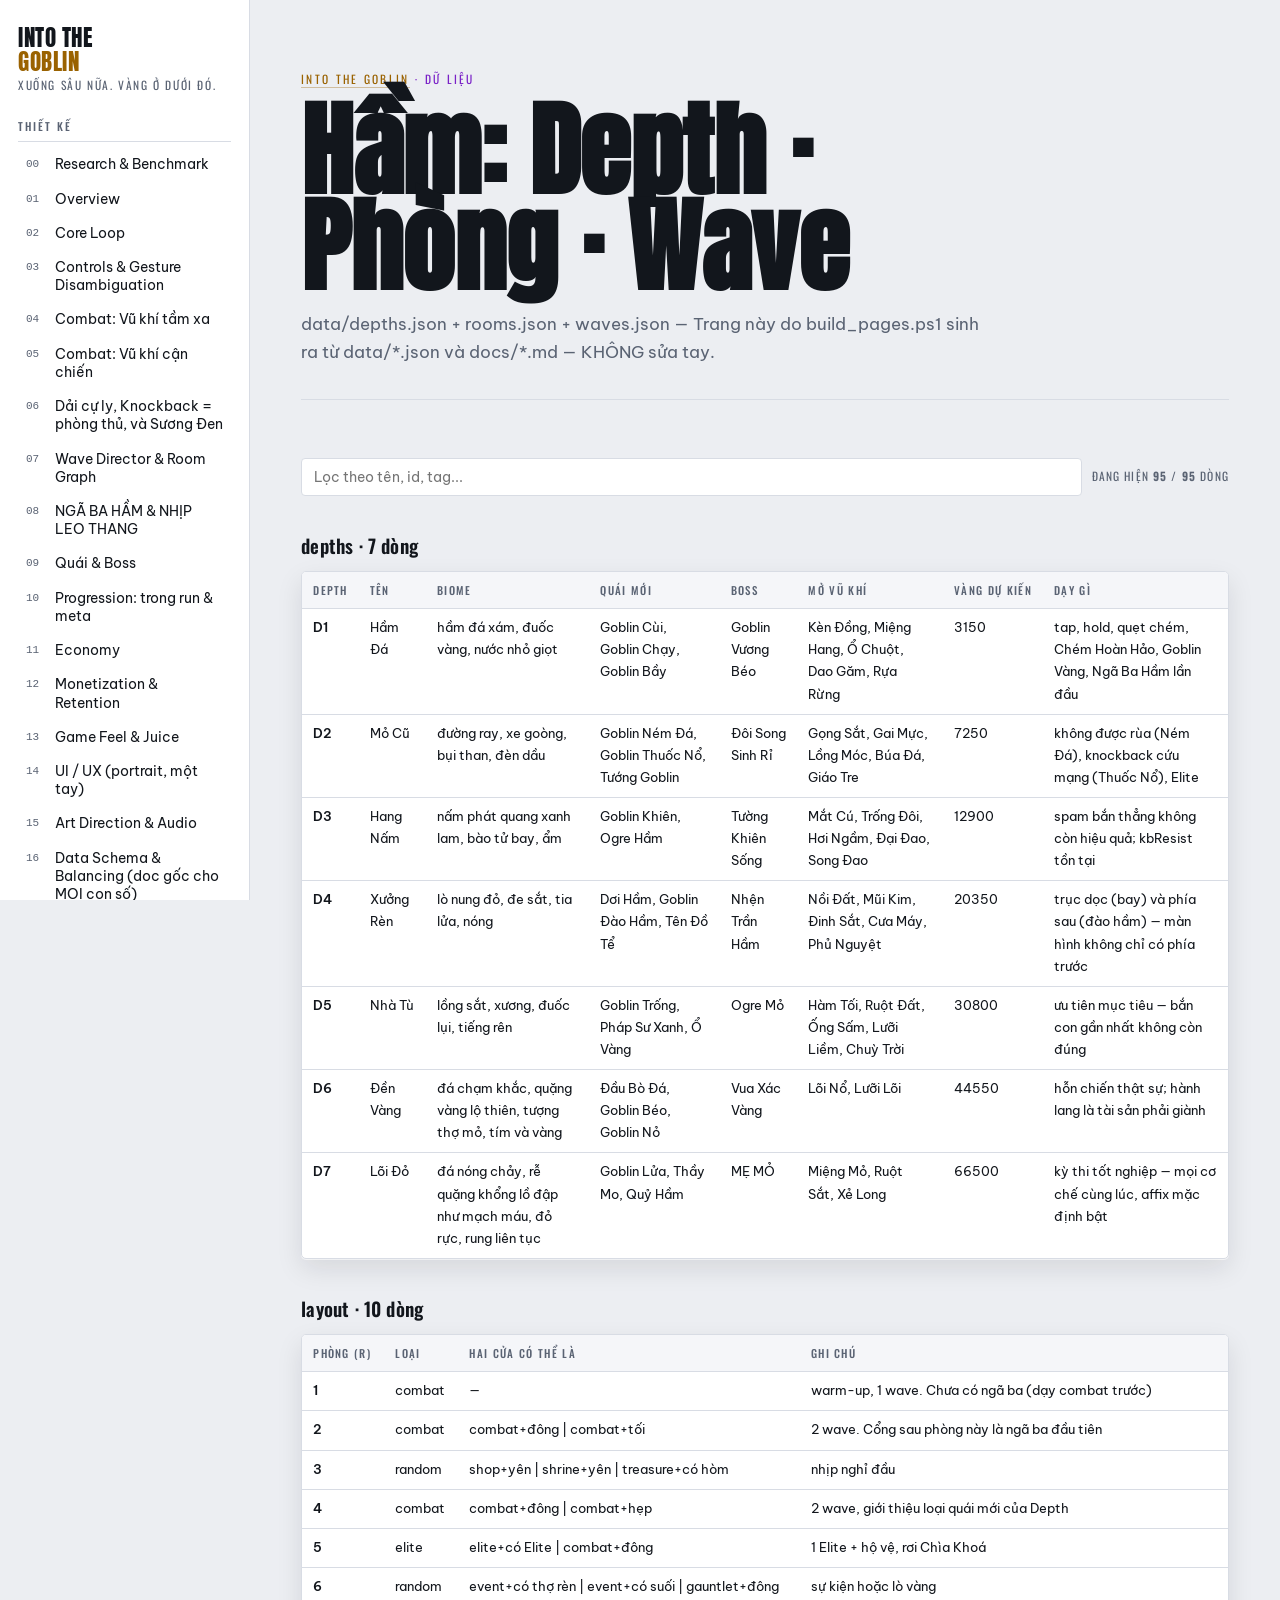
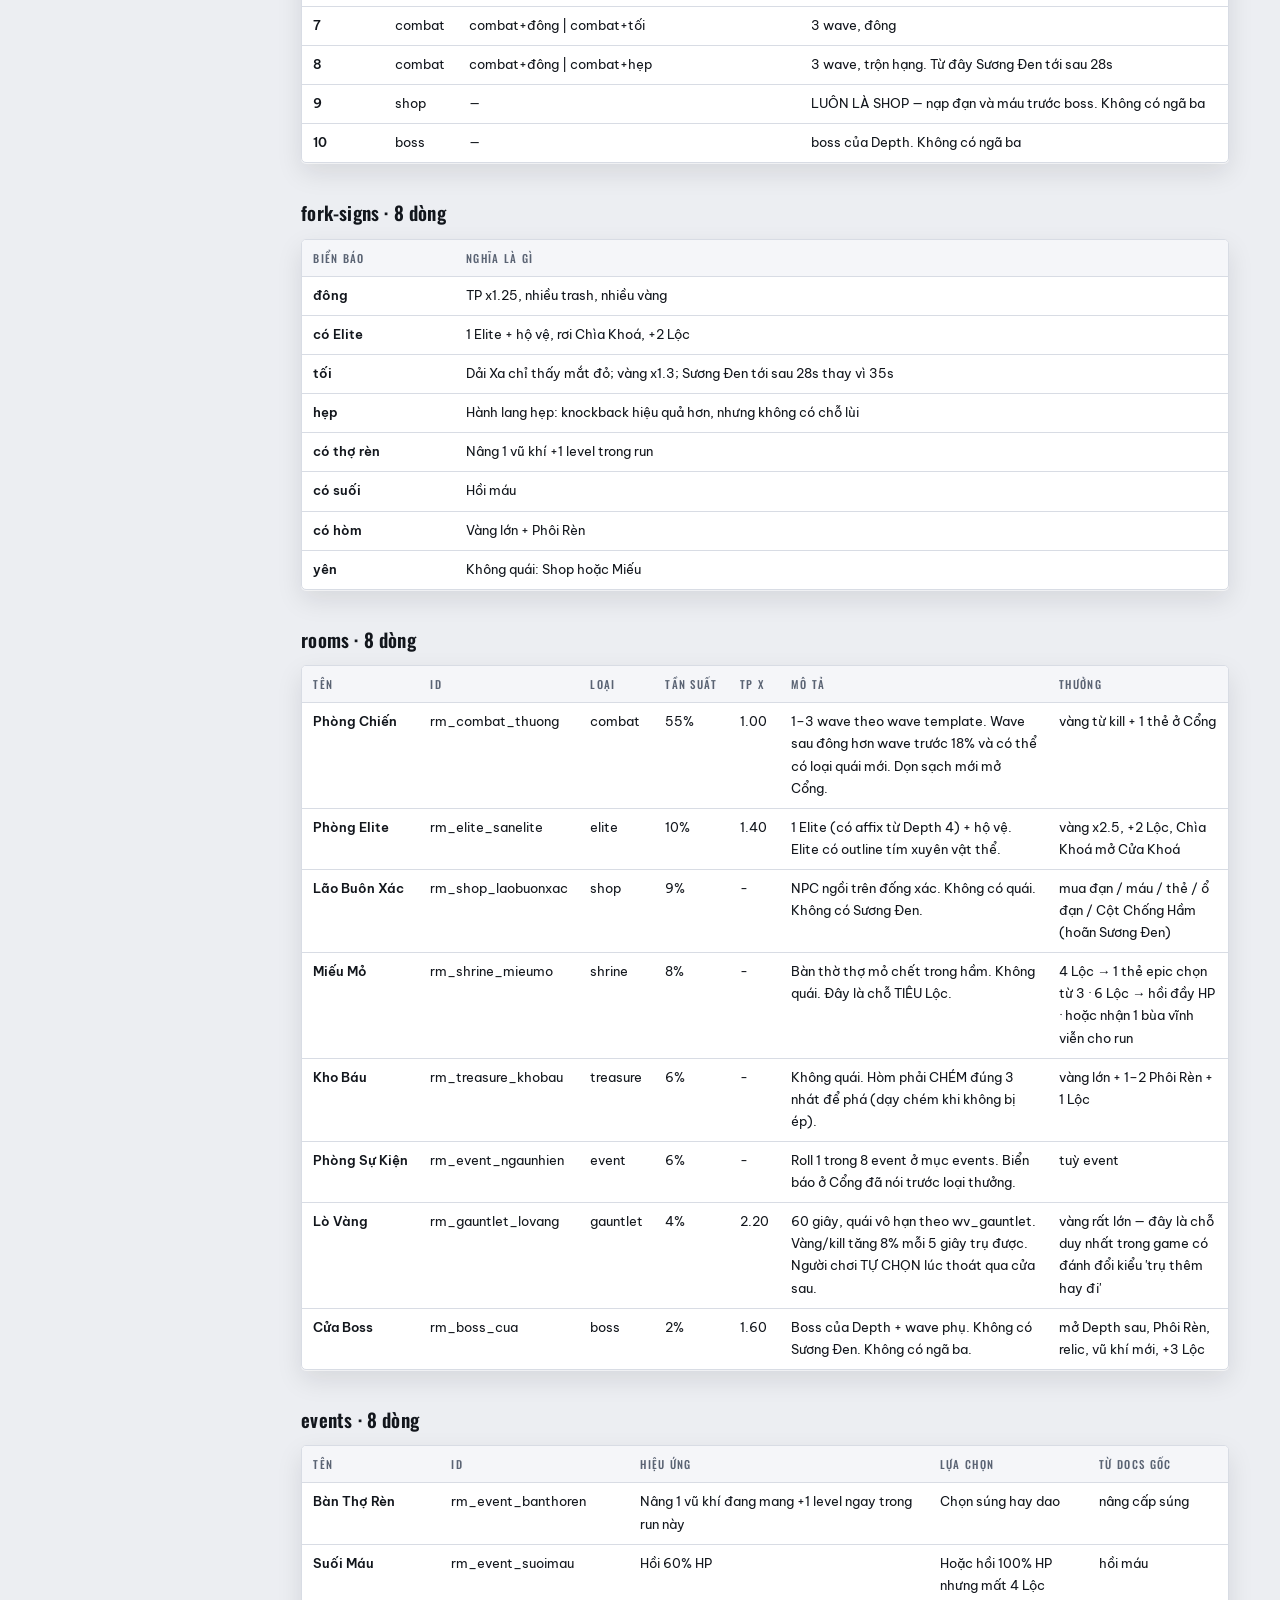
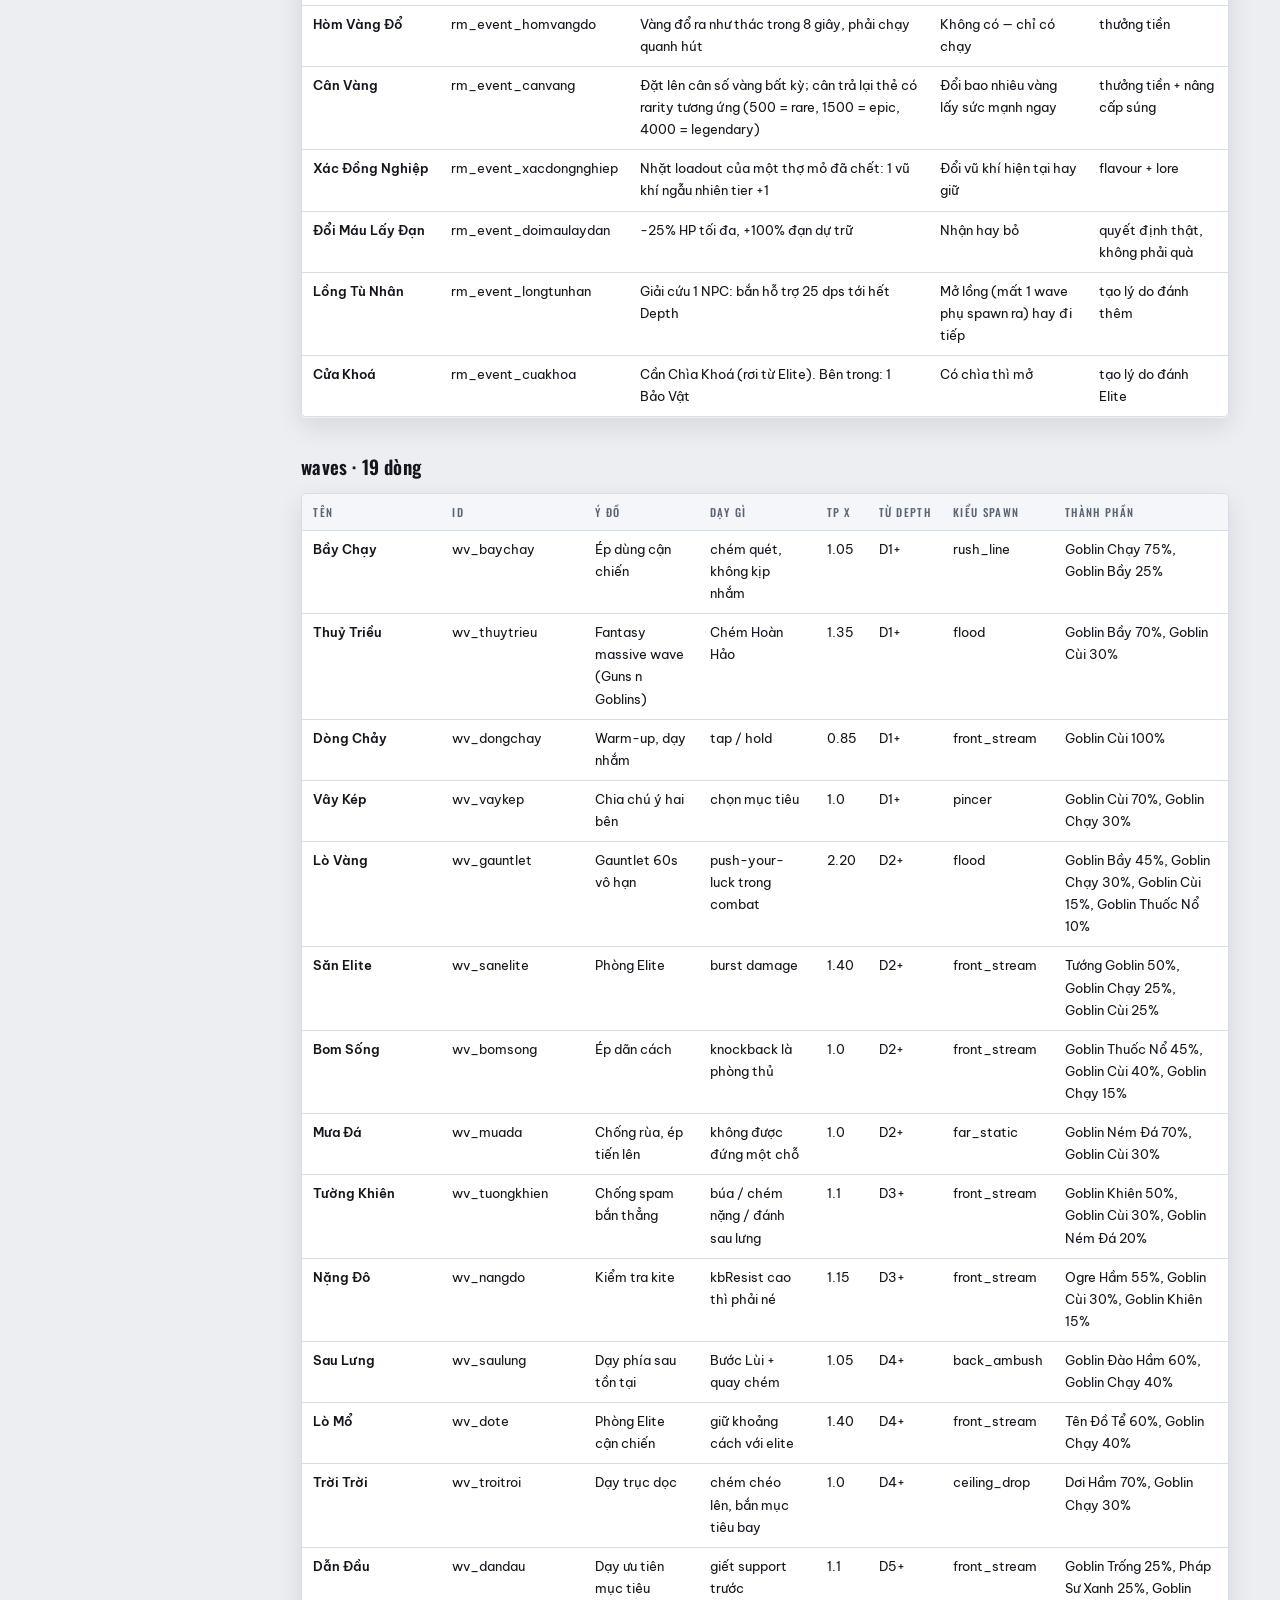
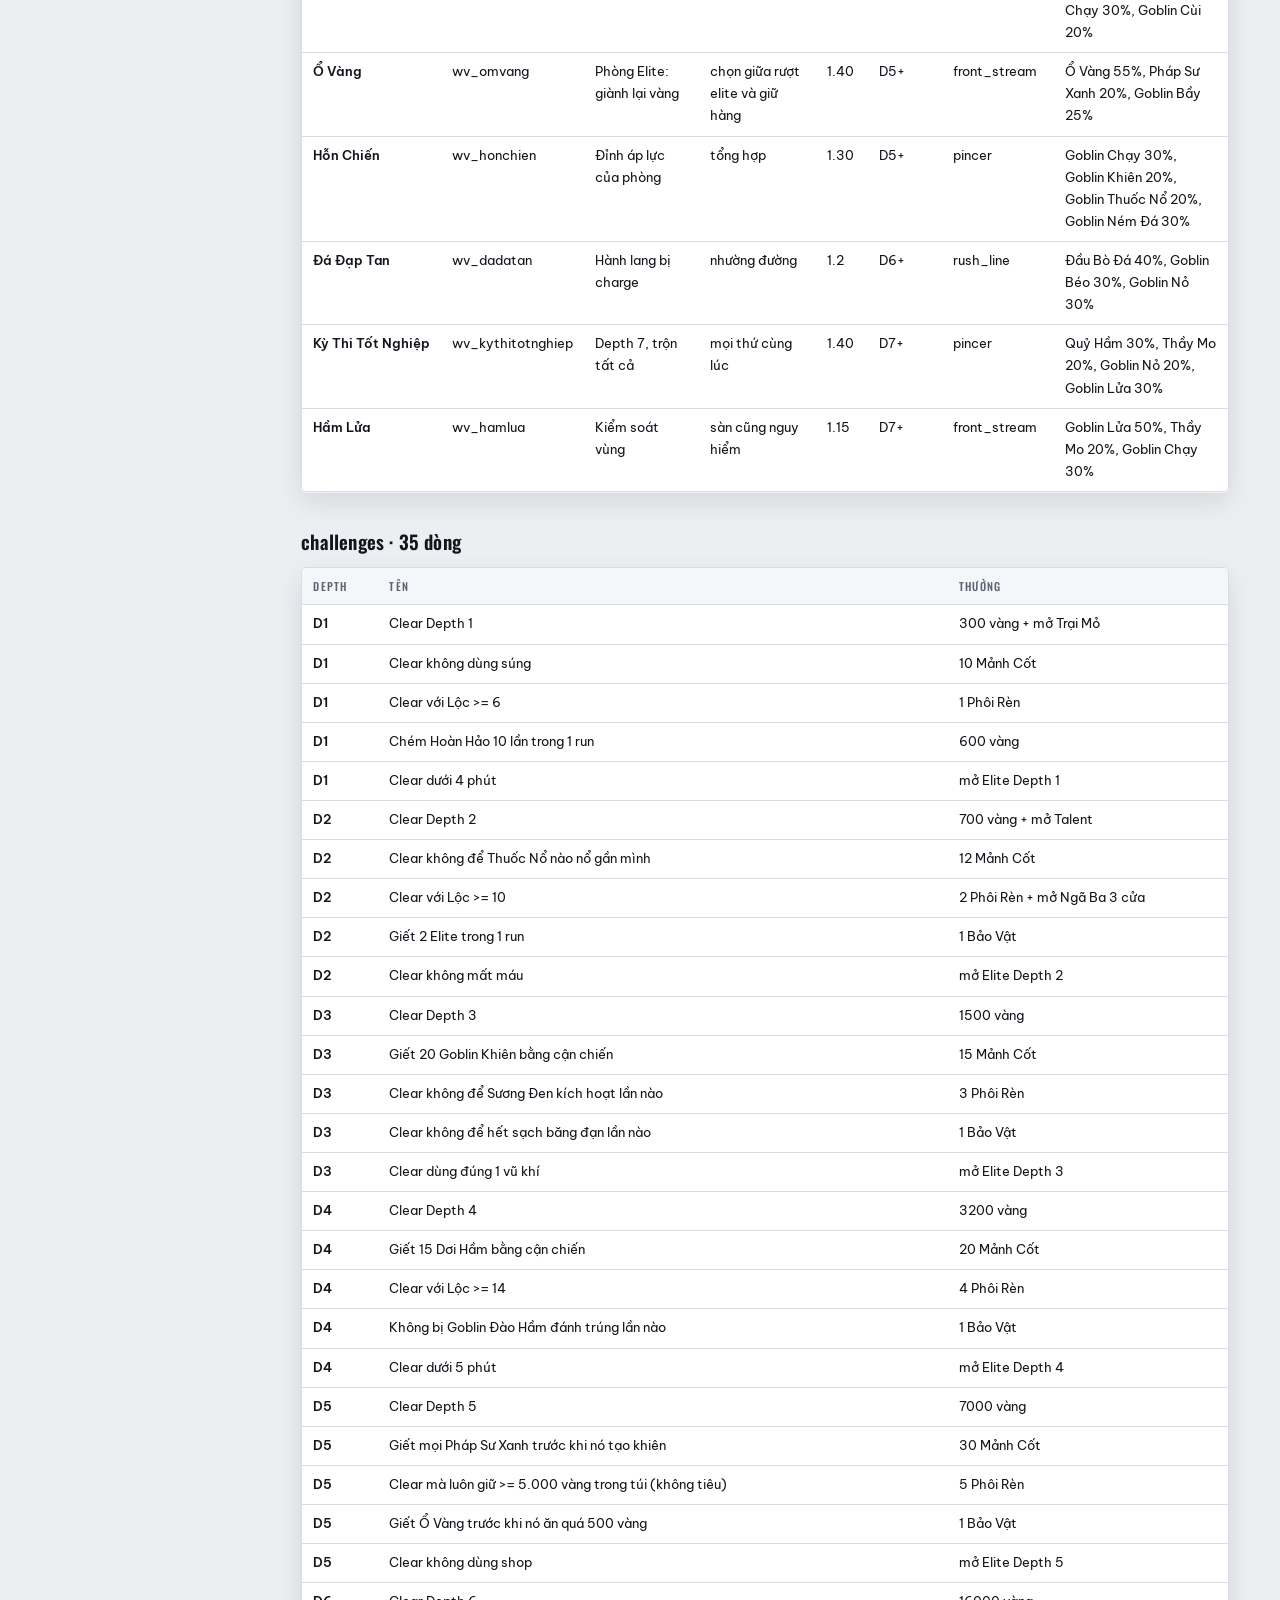
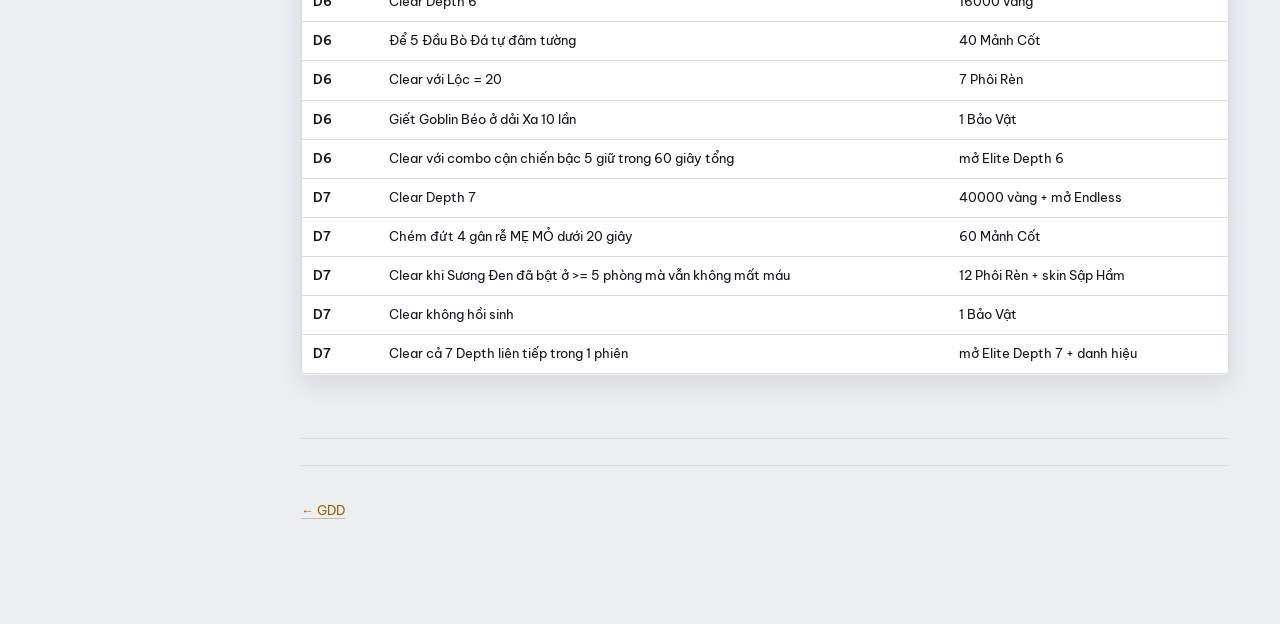
==== commit 3f46a648: "Dung ban khi xong phong; nap tung vien la hang so; BO Nap Hoan Hao 1. XONG PHONG MA DANG GIU BAN THI" ====
--- a/content.html
+++ b/content.html
@@ -268,7 +268,7 @@
 <tr data-hay="d3 clear depth 3 1500 vàng"><td>D3</td><td>Clear Depth 3</td><td>1500 vàng</td></tr>
 <tr data-hay="d3 giết 20 goblin khiên bằng cận chiến 15 mảnh cốt"><td>D3</td><td>Giết 20 Goblin Khiên bằng cận chiến</td><td>15 Mảnh Cốt</td></tr>
 <tr data-hay="d3 clear không để sương đen kích hoạt lần nào 3 phôi rèn"><td>D3</td><td>Clear không để Sương Đen kích hoạt lần nào</td><td>3 Phôi Rèn</td></tr>
-<tr data-hay="d3 clear với nạp hoàn hảo &gt;= 80% 1 bảo vật"><td>D3</td><td>Clear với Nạp Hoàn Hảo &gt;= 80%</td><td>1 Bảo Vật</td></tr>
+<tr data-hay="d3 clear không để hết sạch băng đạn lần nào 1 bảo vật"><td>D3</td><td>Clear không để hết sạch băng đạn lần nào</td><td>1 Bảo Vật</td></tr>
 <tr data-hay="d3 clear dùng đúng 1 vũ khí mở elite depth 3"><td>D3</td><td>Clear dùng đúng 1 vũ khí</td><td>mở Elite Depth 3</td></tr>
 <tr data-hay="d4 clear depth 4 3200 vàng"><td>D4</td><td>Clear Depth 4</td><td>3200 vàng</td></tr>
 <tr data-hay="d4 giết 15 dơi hầm bằng cận chiến 20 mảnh cốt"><td>D4</td><td>Giết 15 Dơi Hầm bằng cận chiến</td><td>20 Mảnh Cốt</td></tr>
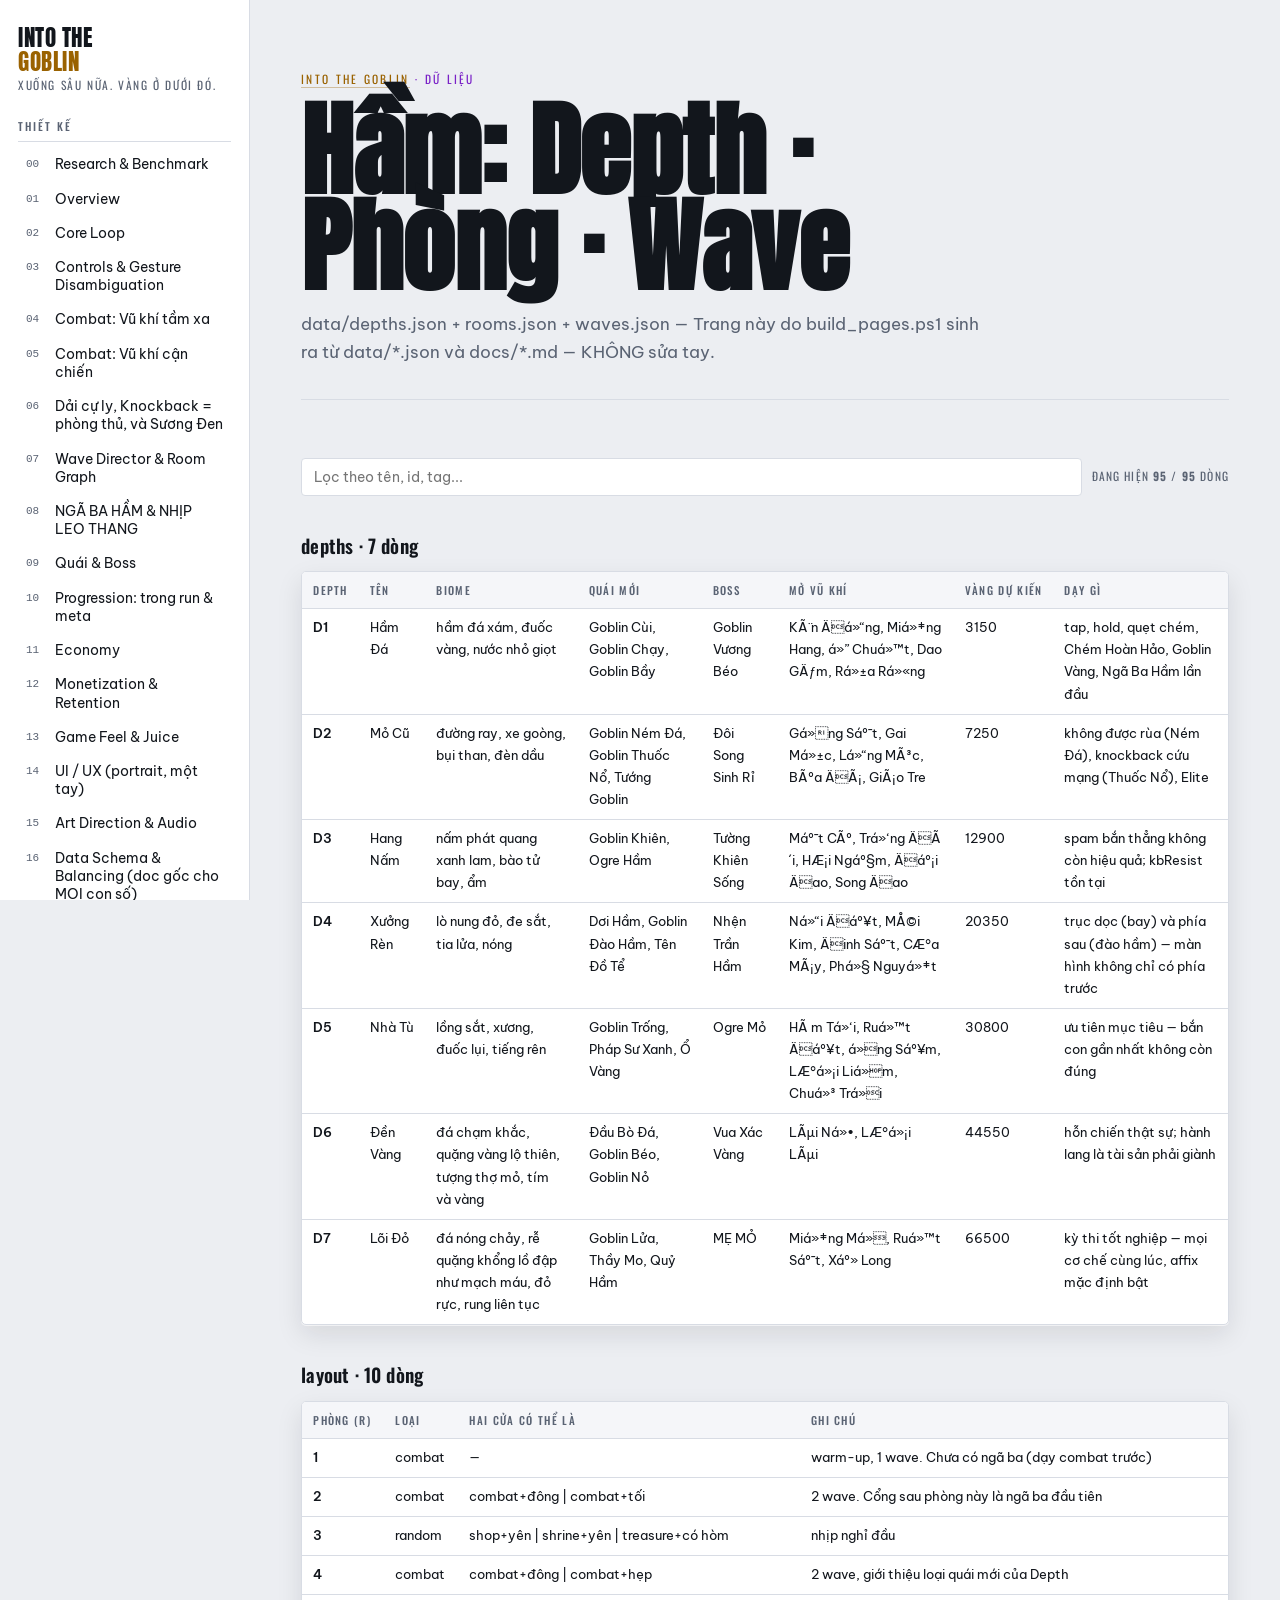
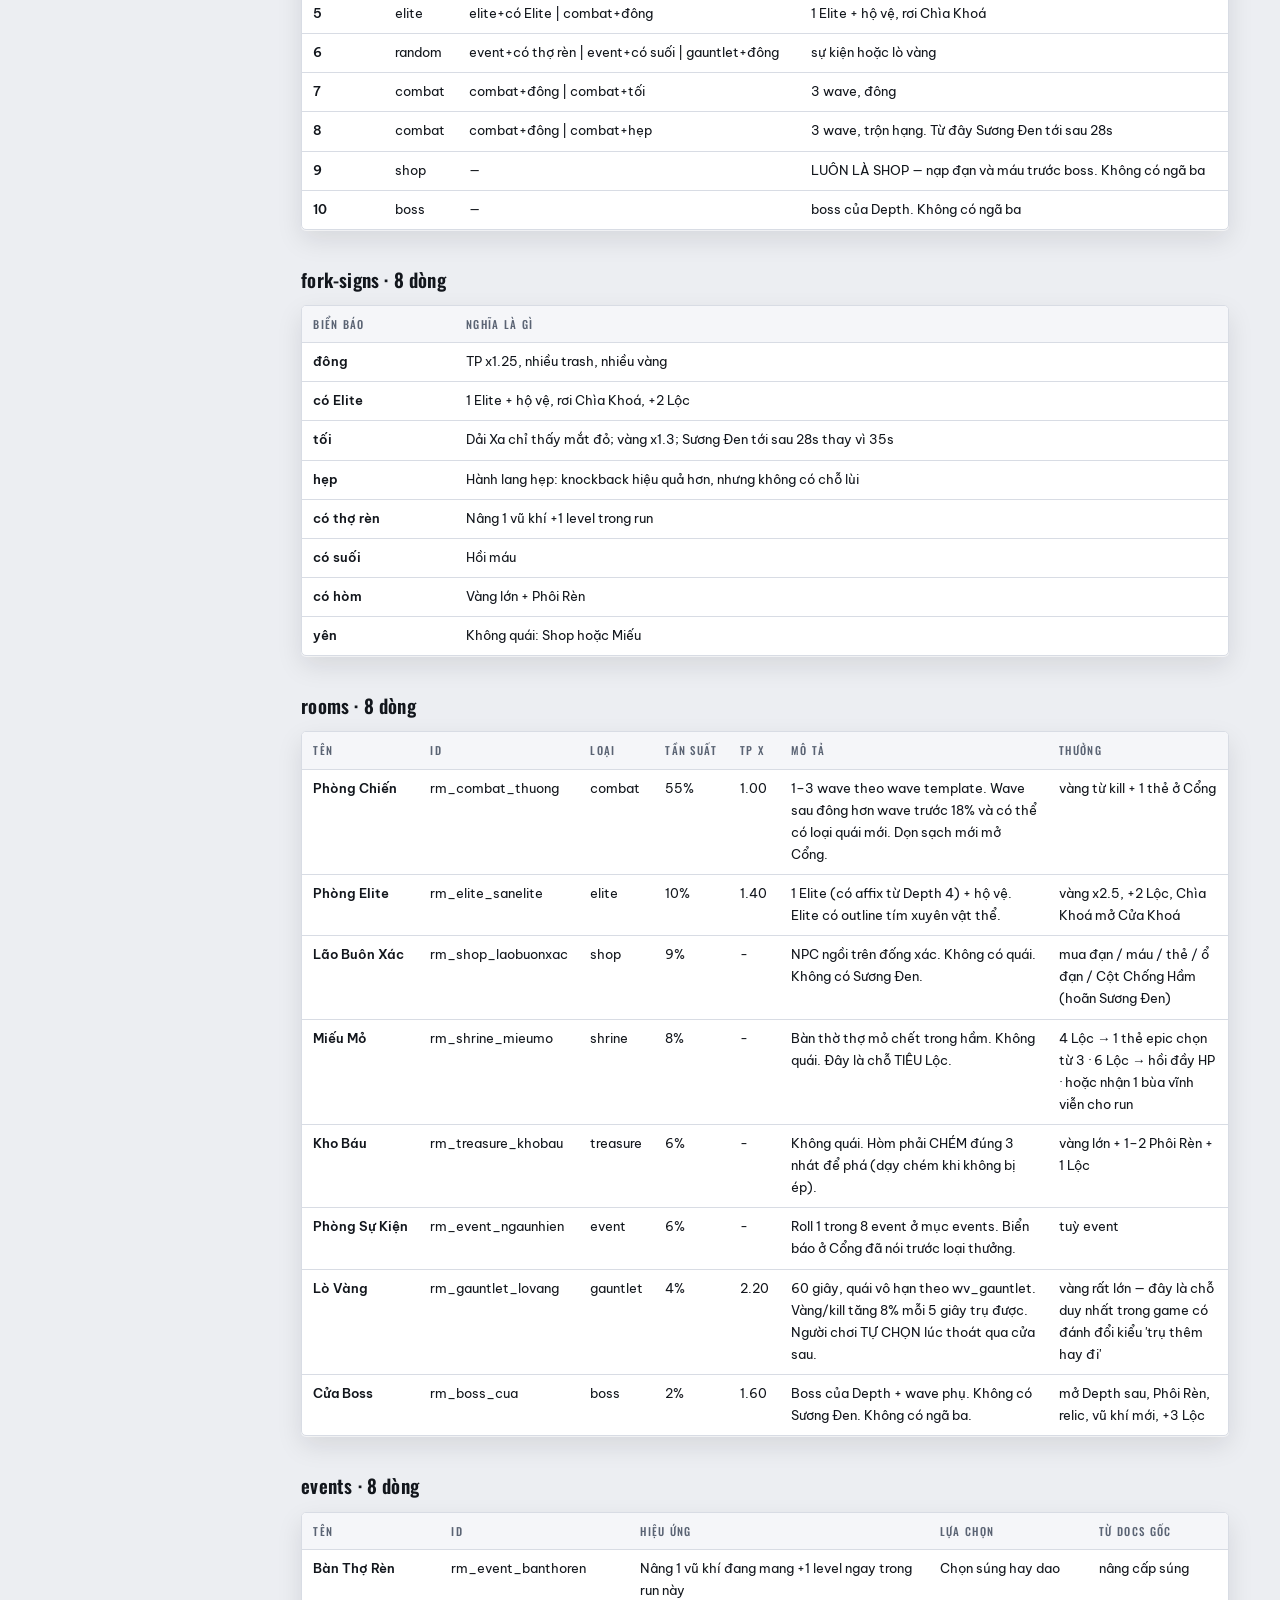
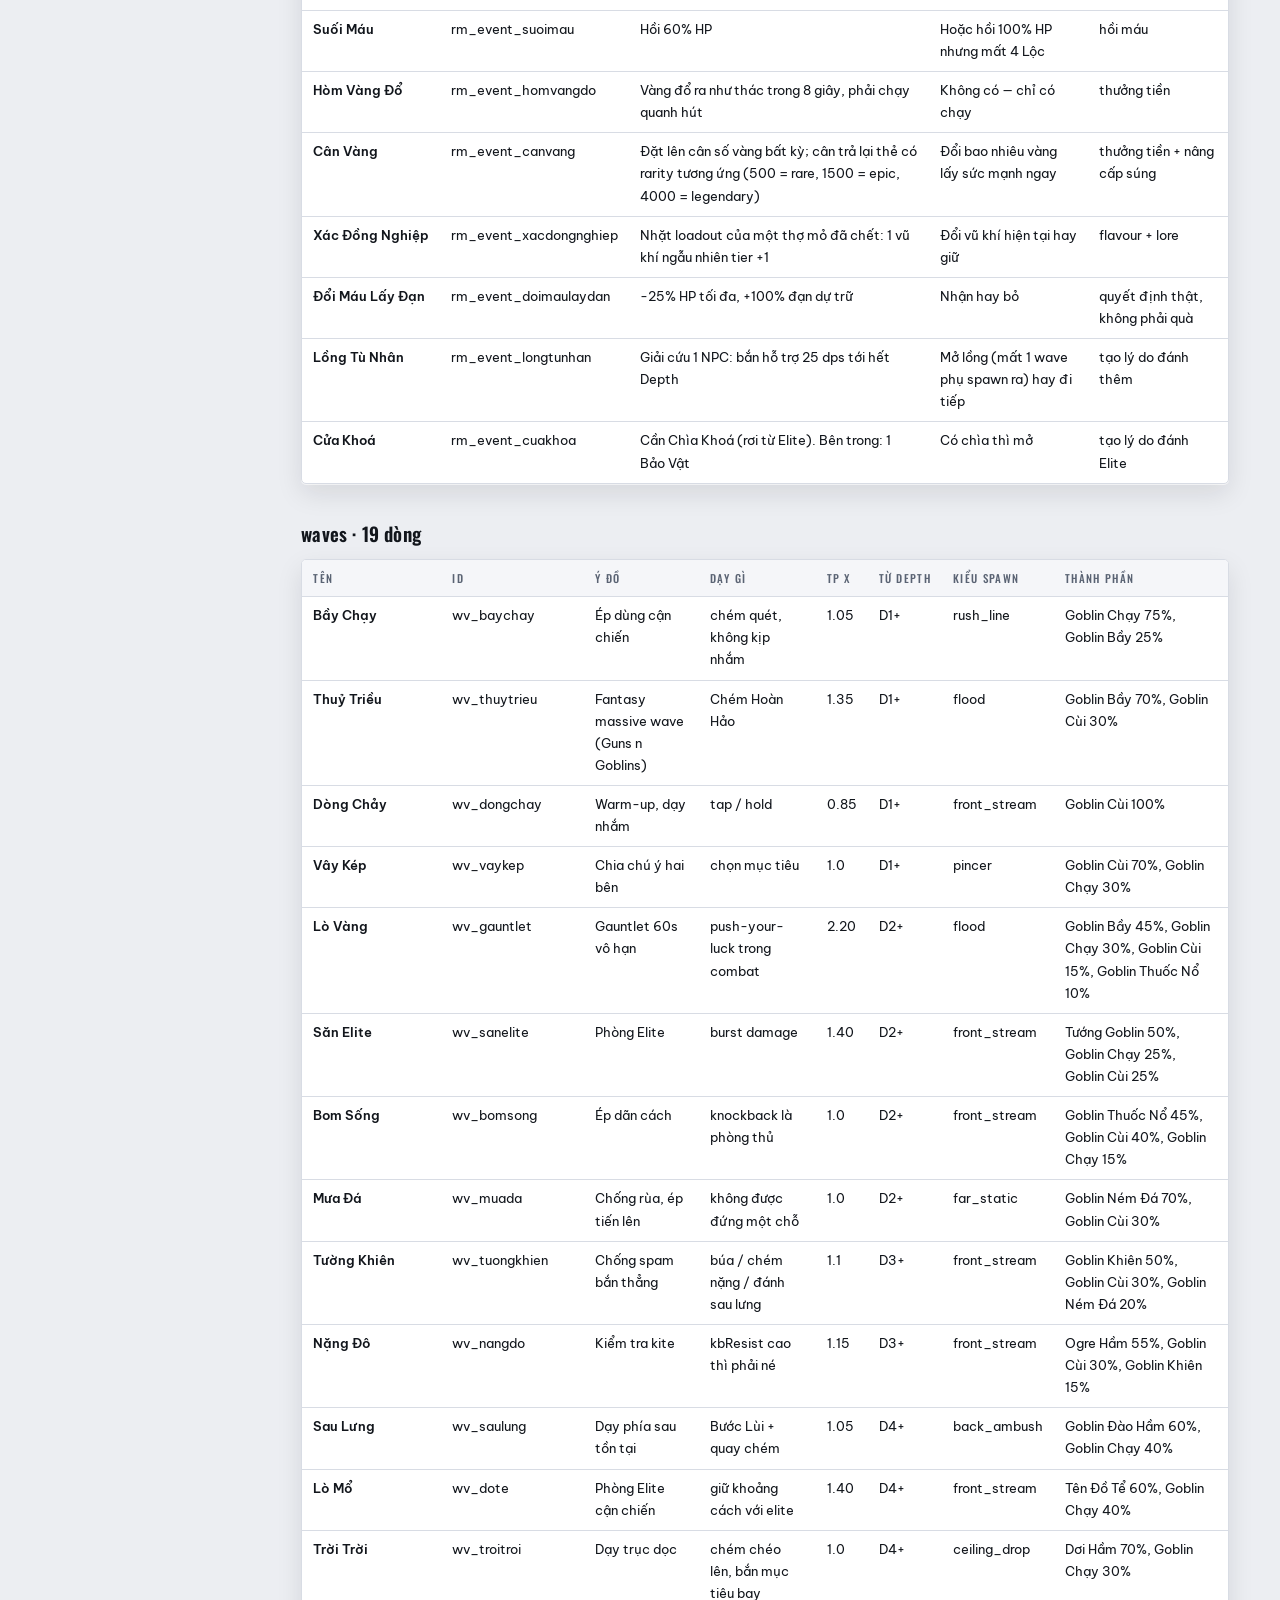
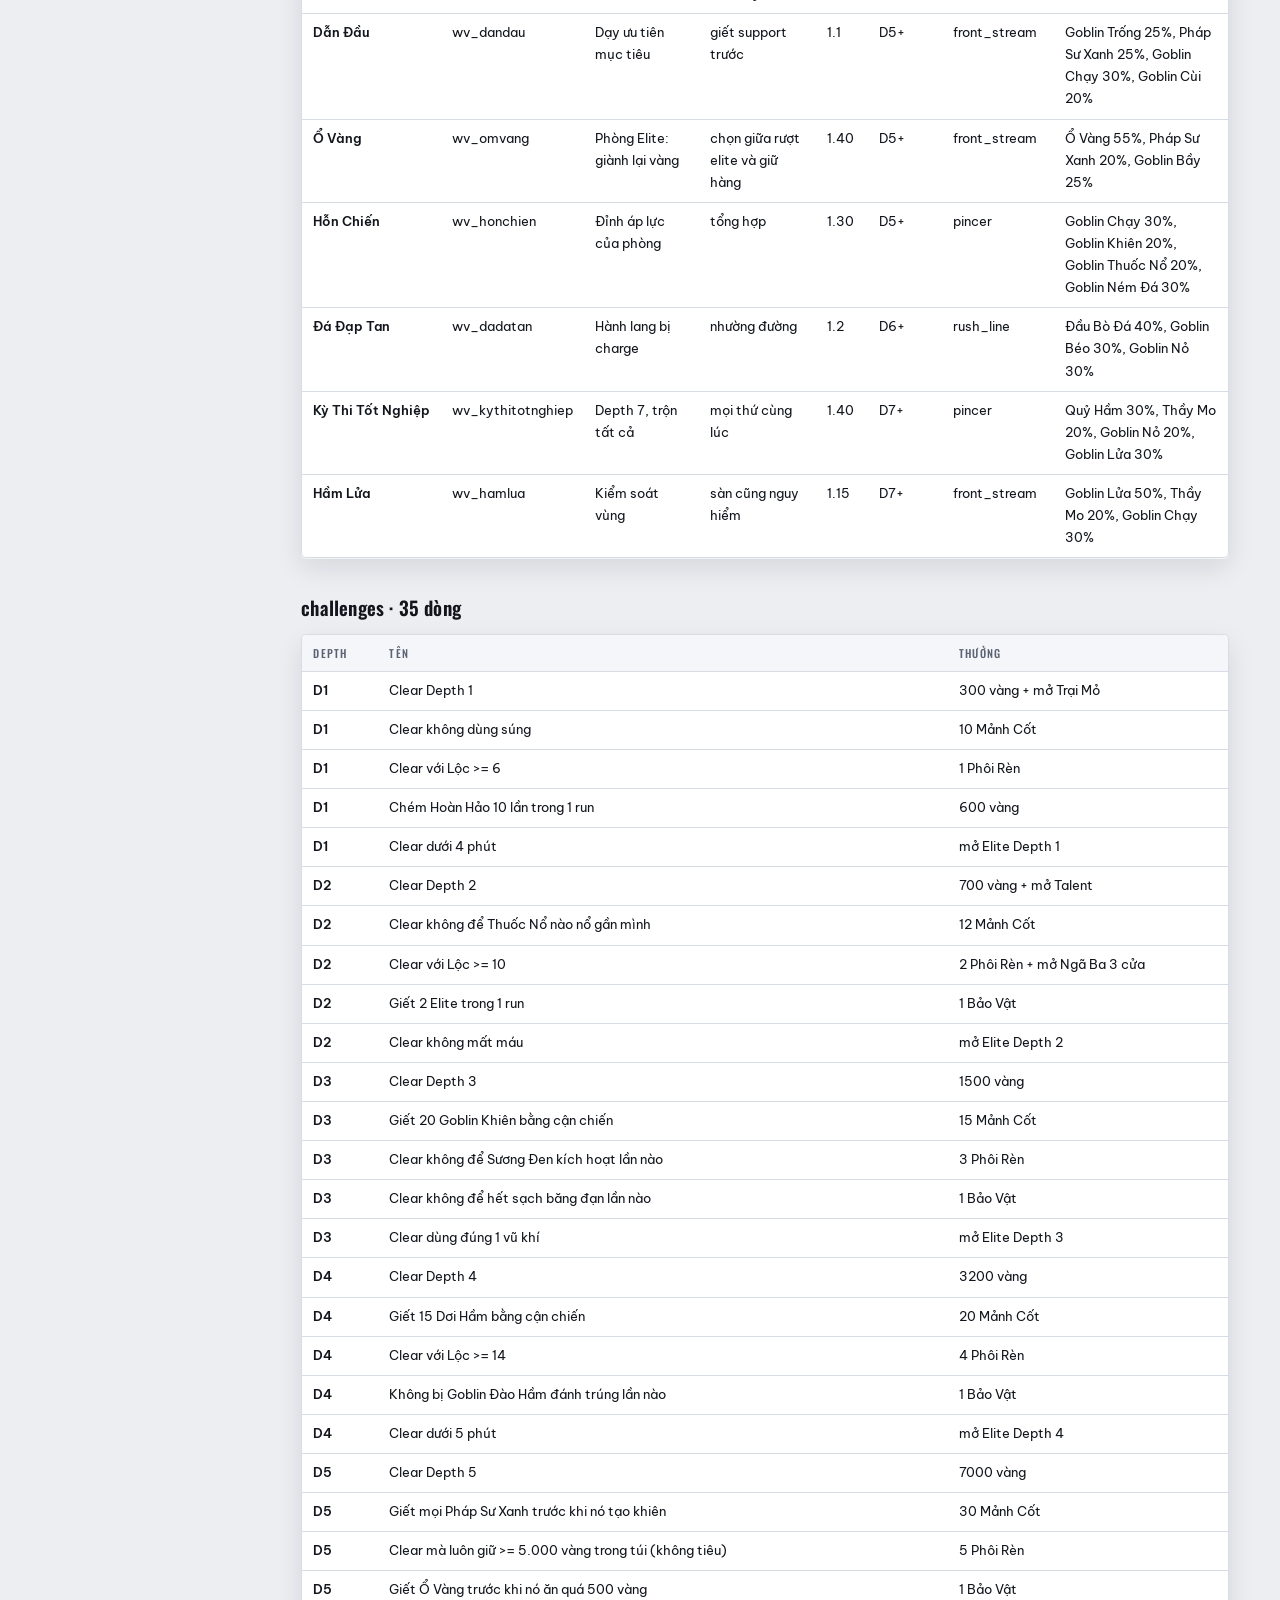
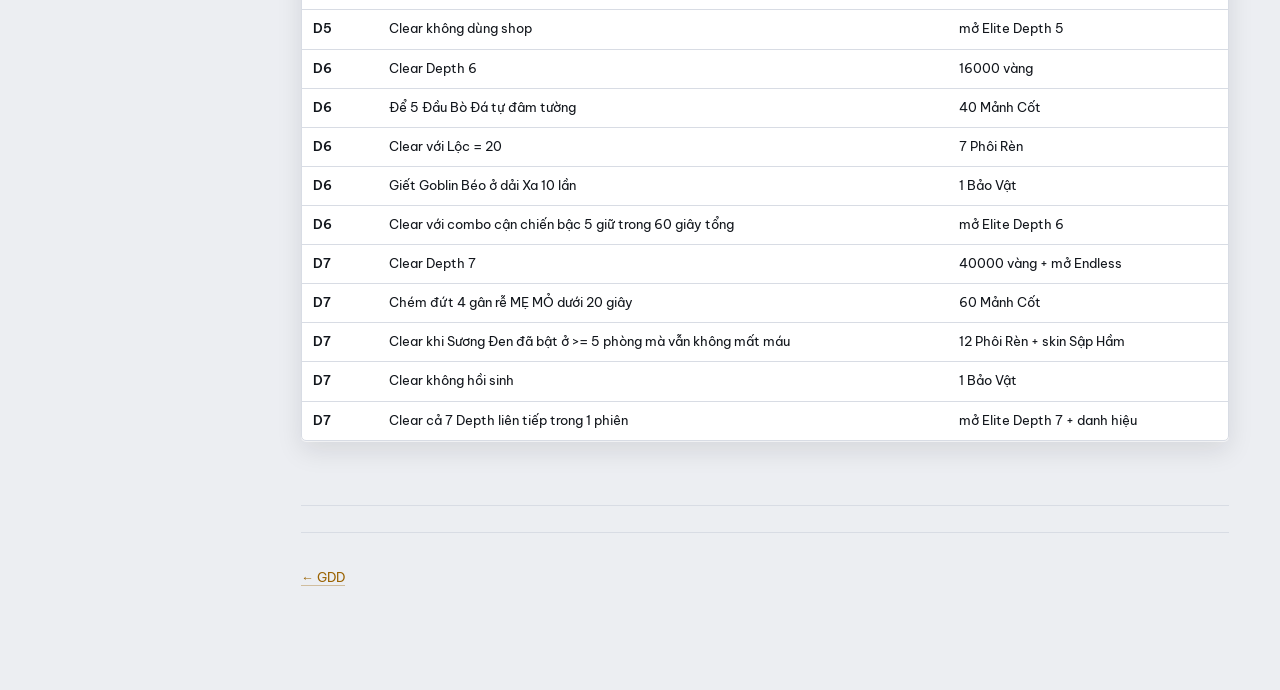
==== commit c8d150bd: "Tracer nhin thay duoc; no xuyen ca duong bay khong gioi han 1. "CAC SUNG CHANG THAY BAN RA VFX PROJE" ====
--- a/content.html
+++ b/content.html
@@ -165,13 +165,13 @@
 <h3>depths &middot; 7 dòng</h3>
 <div class="tw" data-table="depths"><table>
 <thead><tr><th>Depth</th><th>Tên</th><th>Biome</th><th>Quái mới</th><th>Boss</th><th>Mở vũ khí</th><th>Vàng dự kiến</th><th>Dạy gì</th></tr></thead><tbody>
-<tr data-hay="d1 hầm đá hầm đá xám, đuốc vàng, nước nhỏ giọt goblin cùi, goblin chạy, goblin bầy goblin vương béo kèn đồng, miệng hang, ổ chuột, dao găm, rựa rừng 3150 tap, hold, quẹt chém, chém hoàn hảo, goblin vàng, ngã ba hầm lần đầu"><td>D1</td><td>Hầm Đá</td><td>hầm đá xám, đuốc vàng, nước nhỏ giọt</td><td>Goblin Cùi, Goblin Chạy, Goblin Bầy</td><td>Goblin Vương Béo</td><td>Kèn Đồng, Miệng Hang, Ổ Chuột, Dao Găm, Rựa Rừng</td><td>3150</td><td>tap, hold, quẹt chém, Chém Hoàn Hảo, Goblin Vàng, Ngã Ba Hầm lần đầu</td></tr>
-<tr data-hay="d2 mỏ cũ đường ray, xe goòng, bụi than, đèn dầu goblin ném đá, goblin thuốc nổ, tướng goblin đôi song sinh rỉ gọng sắt, gai mực, lồng móc, búa đá, giáo tre 7250 không được rùa (ném đá), knockback cứu mạng (thuốc nổ), elite"><td>D2</td><td>Mỏ Cũ</td><td>đường ray, xe goòng, bụi than, đèn dầu</td><td>Goblin Ném Đá, Goblin Thuốc Nổ, Tướng Goblin</td><td>Đôi Song Sinh Rỉ</td><td>Gọng Sắt, Gai Mực, Lồng Móc, Búa Đá, Giáo Tre</td><td>7250</td><td>không được rùa (Ném Đá), knockback cứu mạng (Thuốc Nổ), Elite</td></tr>
-<tr data-hay="d3 hang nấm nấm phát quang xanh lam, bào tử bay, ẩm goblin khiên, ogre hầm tường khiên sống mắt cú, trống đôi, hơi ngầm, đại đao, song đao 12900 spam bắn thẳng không còn hiệu quả; kbresist tồn tại"><td>D3</td><td>Hang Nấm</td><td>nấm phát quang xanh lam, bào tử bay, ẩm</td><td>Goblin Khiên, Ogre Hầm</td><td>Tường Khiên Sống</td><td>Mắt Cú, Trống Đôi, Hơi Ngầm, Đại Đao, Song Đao</td><td>12900</td><td>spam bắn thẳng không còn hiệu quả; kbResist tồn tại</td></tr>
-<tr data-hay="d4 xưởng rèn lò nung đỏ, đe sắt, tia lửa, nóng dơi hầm, goblin đào hầm, tên đồ tể nhện trần hầm nồi đất, mũi kim, đinh sắt, cưa máy, phủ nguyệt 20350 trục dọc (bay) và phía sau (đào hầm) — màn hình không chỉ có phía trước"><td>D4</td><td>Xưởng Rèn</td><td>lò nung đỏ, đe sắt, tia lửa, nóng</td><td>Dơi Hầm, Goblin Đào Hầm, Tên Đồ Tể</td><td>Nhện Trần Hầm</td><td>Nồi Đất, Mũi Kim, Đinh Sắt, Cưa Máy, Phủ Nguyệt</td><td>20350</td><td>trục dọc (bay) và phía sau (đào hầm) — màn hình không chỉ có phía trước</td></tr>
-<tr data-hay="d5 nhà tù lồng sắt, xương, đuốc lụi, tiếng rên goblin trống, pháp sư xanh, ổ vàng ogre mỏ hàm tối, ruột đất, ống sấm, lưỡi liềm, chuỳ trời 30800 ưu tiên mục tiêu — bắn con gần nhất không còn đúng"><td>D5</td><td>Nhà Tù</td><td>lồng sắt, xương, đuốc lụi, tiếng rên</td><td>Goblin Trống, Pháp Sư Xanh, Ổ Vàng</td><td>Ogre Mỏ</td><td>Hàm Tối, Ruột Đất, Ống Sấm, Lưỡi Liềm, Chuỳ Trời</td><td>30800</td><td>ưu tiên mục tiêu — bắn con gần nhất không còn đúng</td></tr>
-<tr data-hay="d6 đền vàng đá chạm khắc, quặng vàng lộ thiên, tượng thợ mỏ, tím và vàng đầu bò đá, goblin béo, goblin nỏ vua xác vàng lõi nổ, lưỡi lõi 44550 hỗn chiến thật sự; hành lang là tài sản phải giành"><td>D6</td><td>Đền Vàng</td><td>đá chạm khắc, quặng vàng lộ thiên, tượng thợ mỏ, tím và vàng</td><td>Đầu Bò Đá, Goblin Béo, Goblin Nỏ</td><td>Vua Xác Vàng</td><td>Lõi Nổ, Lưỡi Lõi</td><td>44550</td><td>hỗn chiến thật sự; hành lang là tài sản phải giành</td></tr>
-<tr data-hay="d7 lõi đỏ đá nóng chảy, rễ quặng khổng lồ đập như mạch máu, đỏ rực, rung liên tục goblin lửa, thầy mo, quỷ hầm mẹ mỏ miệng mỏ, ruột sắt, xẻ long 66500 kỳ thi tốt nghiệp — mọi cơ chế cùng lúc, affix mặc định bật"><td>D7</td><td>Lõi Đỏ</td><td>đá nóng chảy, rễ quặng khổng lồ đập như mạch máu, đỏ rực, rung liên tục</td><td>Goblin Lửa, Thầy Mo, Quỷ Hầm</td><td>MẸ MỎ</td><td>Miệng Mỏ, Ruột Sắt, Xẻ Long</td><td>66500</td><td>kỳ thi tốt nghiệp — mọi cơ chế cùng lúc, affix mặc định bật</td></tr>
+<tr data-hay="d1 hầm đá hầm đá xám, đuốc vàng, nước nhỏ giọt goblin cùi, goblin chạy, goblin bầy goblin vương béo kã¨n äá»“ng, miá»‡ng hang, á»” chuá»™t, dao gäƒm, rá»±a rá»«ng 3150 tap, hold, quẹt chém, chém hoàn hảo, goblin vàng, ngã ba hầm lần đầu"><td>D1</td><td>Hầm Đá</td><td>hầm đá xám, đuốc vàng, nước nhỏ giọt</td><td>Goblin Cùi, Goblin Chạy, Goblin Bầy</td><td>Goblin Vương Béo</td><td>KÃ¨n Äá»“ng, Miá»‡ng Hang, á»” Chuá»™t, Dao GÄƒm, Rá»±a Rá»«ng</td><td>3150</td><td>tap, hold, quẹt chém, Chém Hoàn Hảo, Goblin Vàng, Ngã Ba Hầm lần đầu</td></tr>
+<tr data-hay="d2 mỏ cũ đường ray, xe goòng, bụi than, đèn dầu goblin ném đá, goblin thuốc nổ, tướng goblin đôi song sinh rỉ gá»ng sáº¯t, gai má»±c, lá»“ng mã³c, bãºa äã¡, giã¡o tre 7250 không được rùa (ném đá), knockback cứu mạng (thuốc nổ), elite"><td>D2</td><td>Mỏ Cũ</td><td>đường ray, xe goòng, bụi than, đèn dầu</td><td>Goblin Ném Đá, Goblin Thuốc Nổ, Tướng Goblin</td><td>Đôi Song Sinh Rỉ</td><td>Gá»ng Sáº¯t, Gai Má»±c, Lá»“ng MÃ³c, BÃºa ÄÃ¡, GiÃ¡o Tre</td><td>7250</td><td>không được rùa (Ném Đá), knockback cứu mạng (Thuốc Nổ), Elite</td></tr>
+<tr data-hay="d3 hang nấm nấm phát quang xanh lam, bào tử bay, ẩm goblin khiên, ogre hầm tường khiên sống máº¯t cãº, trá»‘ng äã´i, hæ¡i ngáº§m, äáº¡i äao, song äao 12900 spam bắn thẳng không còn hiệu quả; kbresist tồn tại"><td>D3</td><td>Hang Nấm</td><td>nấm phát quang xanh lam, bào tử bay, ẩm</td><td>Goblin Khiên, Ogre Hầm</td><td>Tường Khiên Sống</td><td>Máº¯t CÃº, Trá»‘ng ÄÃ´i, HÆ¡i Ngáº§m, Äáº¡i Äao, Song Äao</td><td>12900</td><td>spam bắn thẳng không còn hiệu quả; kbResist tồn tại</td></tr>
+<tr data-hay="d4 xưởng rèn lò nung đỏ, đe sắt, tia lửa, nóng dơi hầm, goblin đào hầm, tên đồ tể nhện trần hầm ná»“i äáº¥t, må©i kim, äinh sáº¯t, cæ°a mã¡y, phá»§ nguyá»‡t 20350 trục dọc (bay) và phía sau (đào hầm) — màn hình không chỉ có phía trước"><td>D4</td><td>Xưởng Rèn</td><td>lò nung đỏ, đe sắt, tia lửa, nóng</td><td>Dơi Hầm, Goblin Đào Hầm, Tên Đồ Tể</td><td>Nhện Trần Hầm</td><td>Ná»“i Äáº¥t, MÅ©i Kim, Äinh Sáº¯t, CÆ°a MÃ¡y, Phá»§ Nguyá»‡t</td><td>20350</td><td>trục dọc (bay) và phía sau (đào hầm) — màn hình không chỉ có phía trước</td></tr>
+<tr data-hay="d5 nhà tù lồng sắt, xương, đuốc lụi, tiếng rên goblin trống, pháp sư xanh, ổ vàng ogre mỏ hã m tá»‘i, ruá»™t äáº¥t, á»ng sáº¥m, læ°á»¡i liá»m, chuá»³ trá»i 30800 ưu tiên mục tiêu — bắn con gần nhất không còn đúng"><td>D5</td><td>Nhà Tù</td><td>lồng sắt, xương, đuốc lụi, tiếng rên</td><td>Goblin Trống, Pháp Sư Xanh, Ổ Vàng</td><td>Ogre Mỏ</td><td>HÃ m Tá»‘i, Ruá»™t Äáº¥t, á»ng Sáº¥m, LÆ°á»¡i Liá»m, Chuá»³ Trá»i</td><td>30800</td><td>ưu tiên mục tiêu — bắn con gần nhất không còn đúng</td></tr>
+<tr data-hay="d6 đền vàng đá chạm khắc, quặng vàng lộ thiên, tượng thợ mỏ, tím và vàng đầu bò đá, goblin béo, goblin nỏ vua xác vàng lãµi ná»•, læ°á»¡i lãµi 44550 hỗn chiến thật sự; hành lang là tài sản phải giành"><td>D6</td><td>Đền Vàng</td><td>đá chạm khắc, quặng vàng lộ thiên, tượng thợ mỏ, tím và vàng</td><td>Đầu Bò Đá, Goblin Béo, Goblin Nỏ</td><td>Vua Xác Vàng</td><td>LÃµi Ná»•, LÆ°á»¡i LÃµi</td><td>44550</td><td>hỗn chiến thật sự; hành lang là tài sản phải giành</td></tr>
+<tr data-hay="d7 lõi đỏ đá nóng chảy, rễ quặng khổng lồ đập như mạch máu, đỏ rực, rung liên tục goblin lửa, thầy mo, quỷ hầm mẹ mỏ miá»‡ng má», ruá»™t sáº¯t, xáº» long 66500 kỳ thi tốt nghiệp — mọi cơ chế cùng lúc, affix mặc định bật"><td>D7</td><td>Lõi Đỏ</td><td>đá nóng chảy, rễ quặng khổng lồ đập như mạch máu, đỏ rực, rung liên tục</td><td>Goblin Lửa, Thầy Mo, Quỷ Hầm</td><td>MẸ MỎ</td><td>Miá»‡ng Má», Ruá»™t Sáº¯t, Xáº» Long</td><td>66500</td><td>kỳ thi tốt nghiệp — mọi cơ chế cùng lúc, affix mặc định bật</td></tr>
 </tbody></table></div>
 
 <h3>layout &middot; 10 dòng</h3>
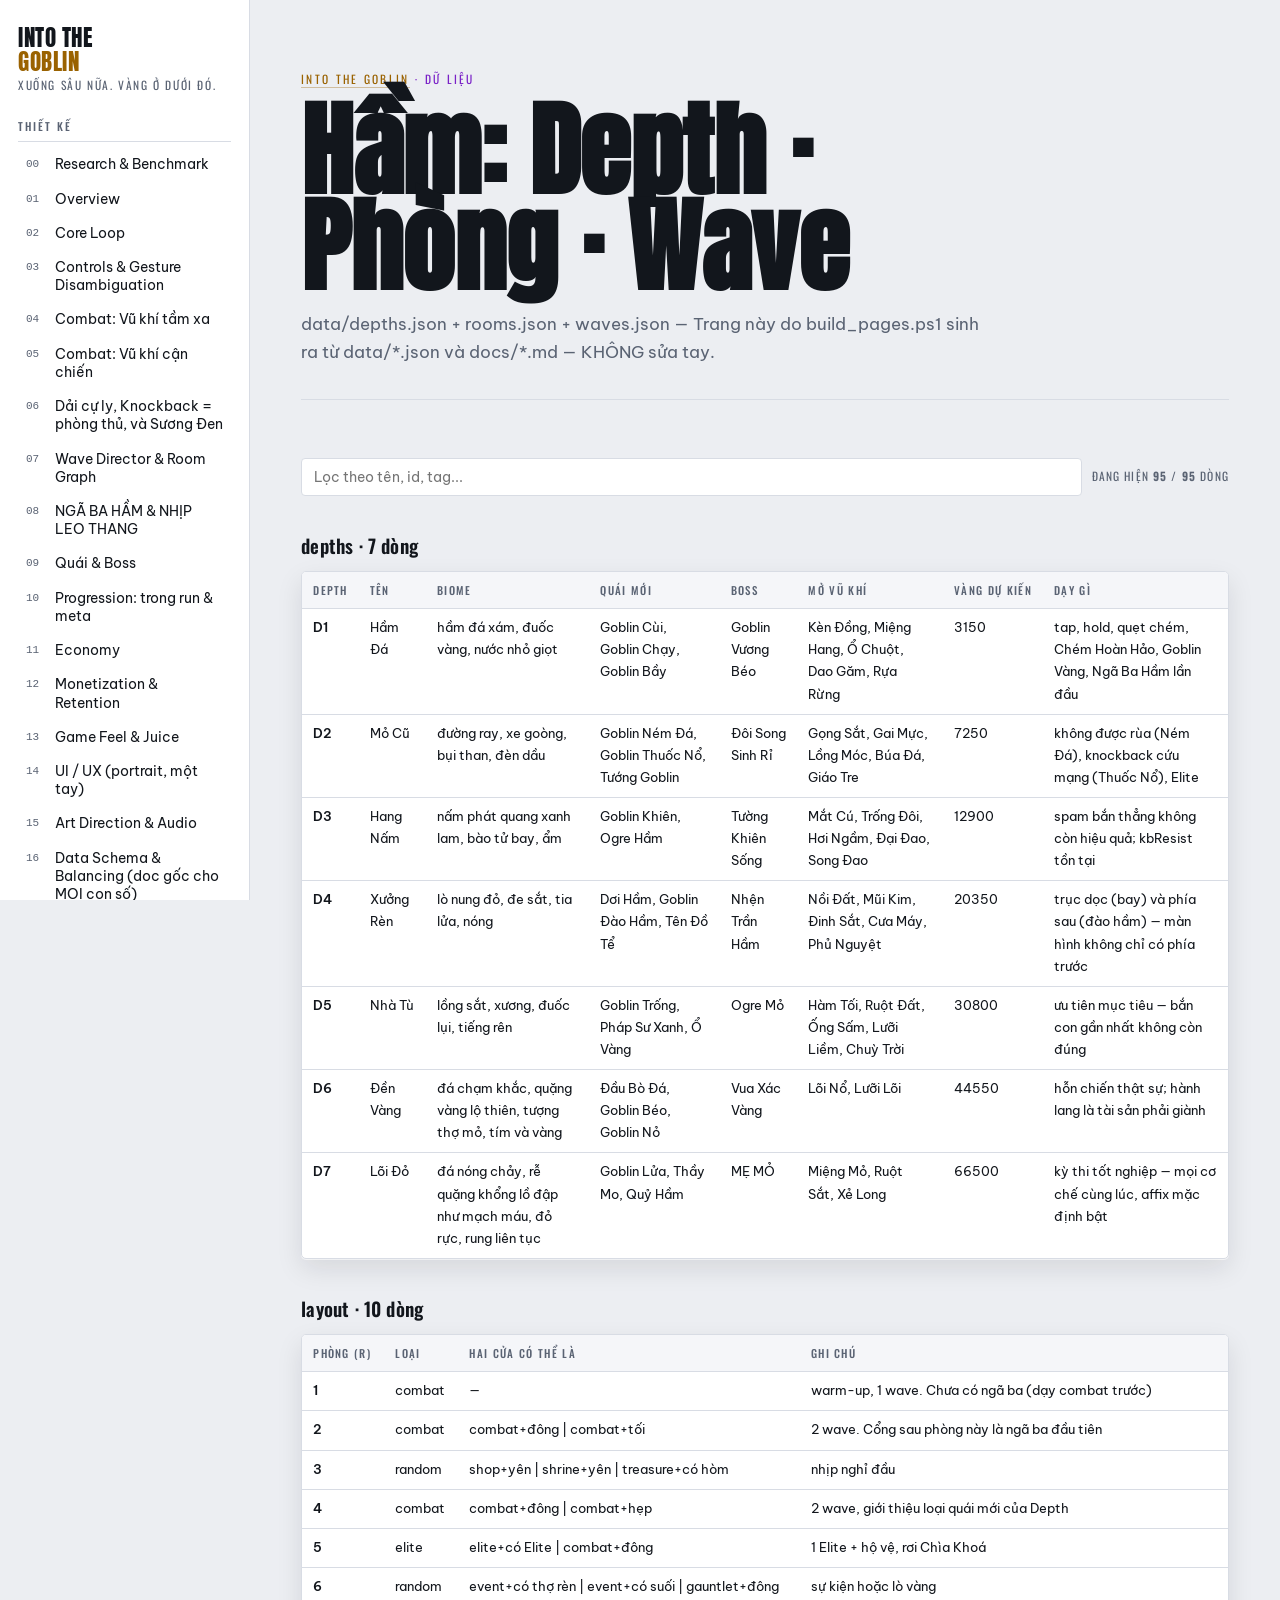
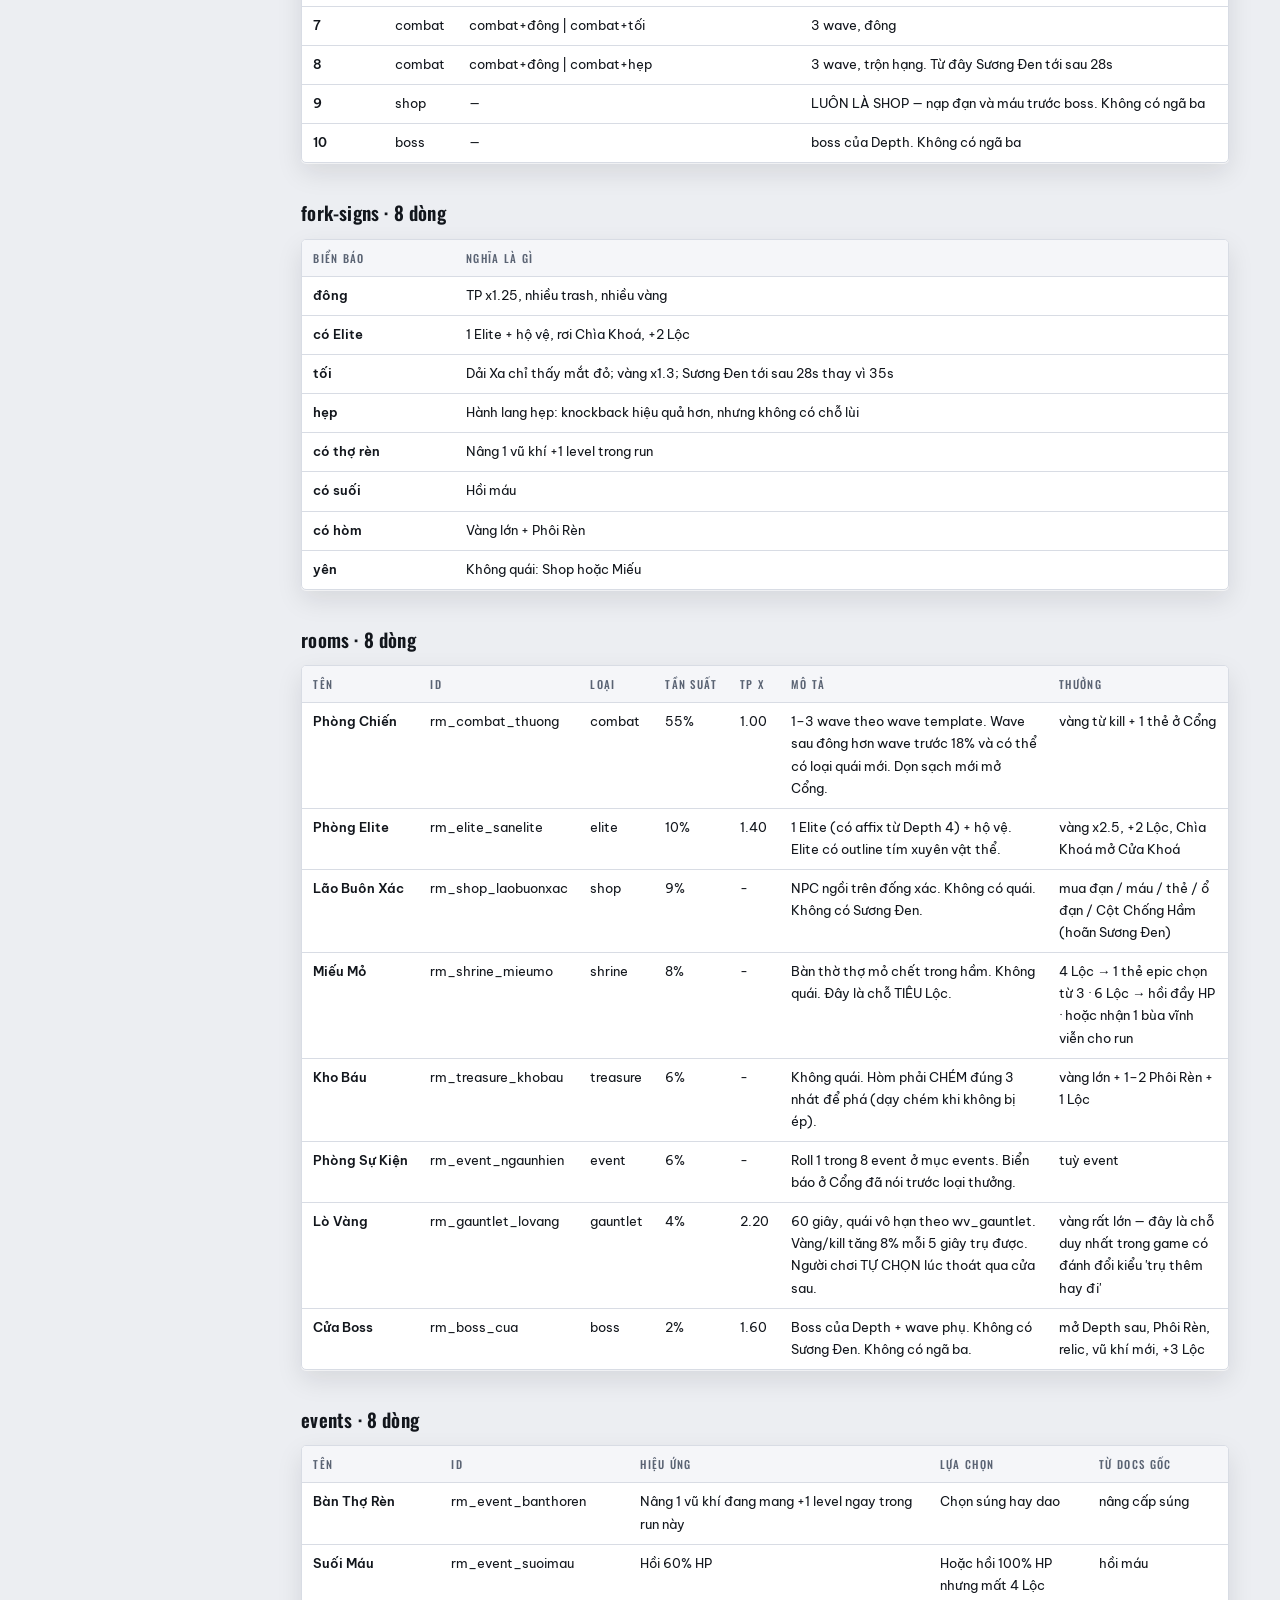
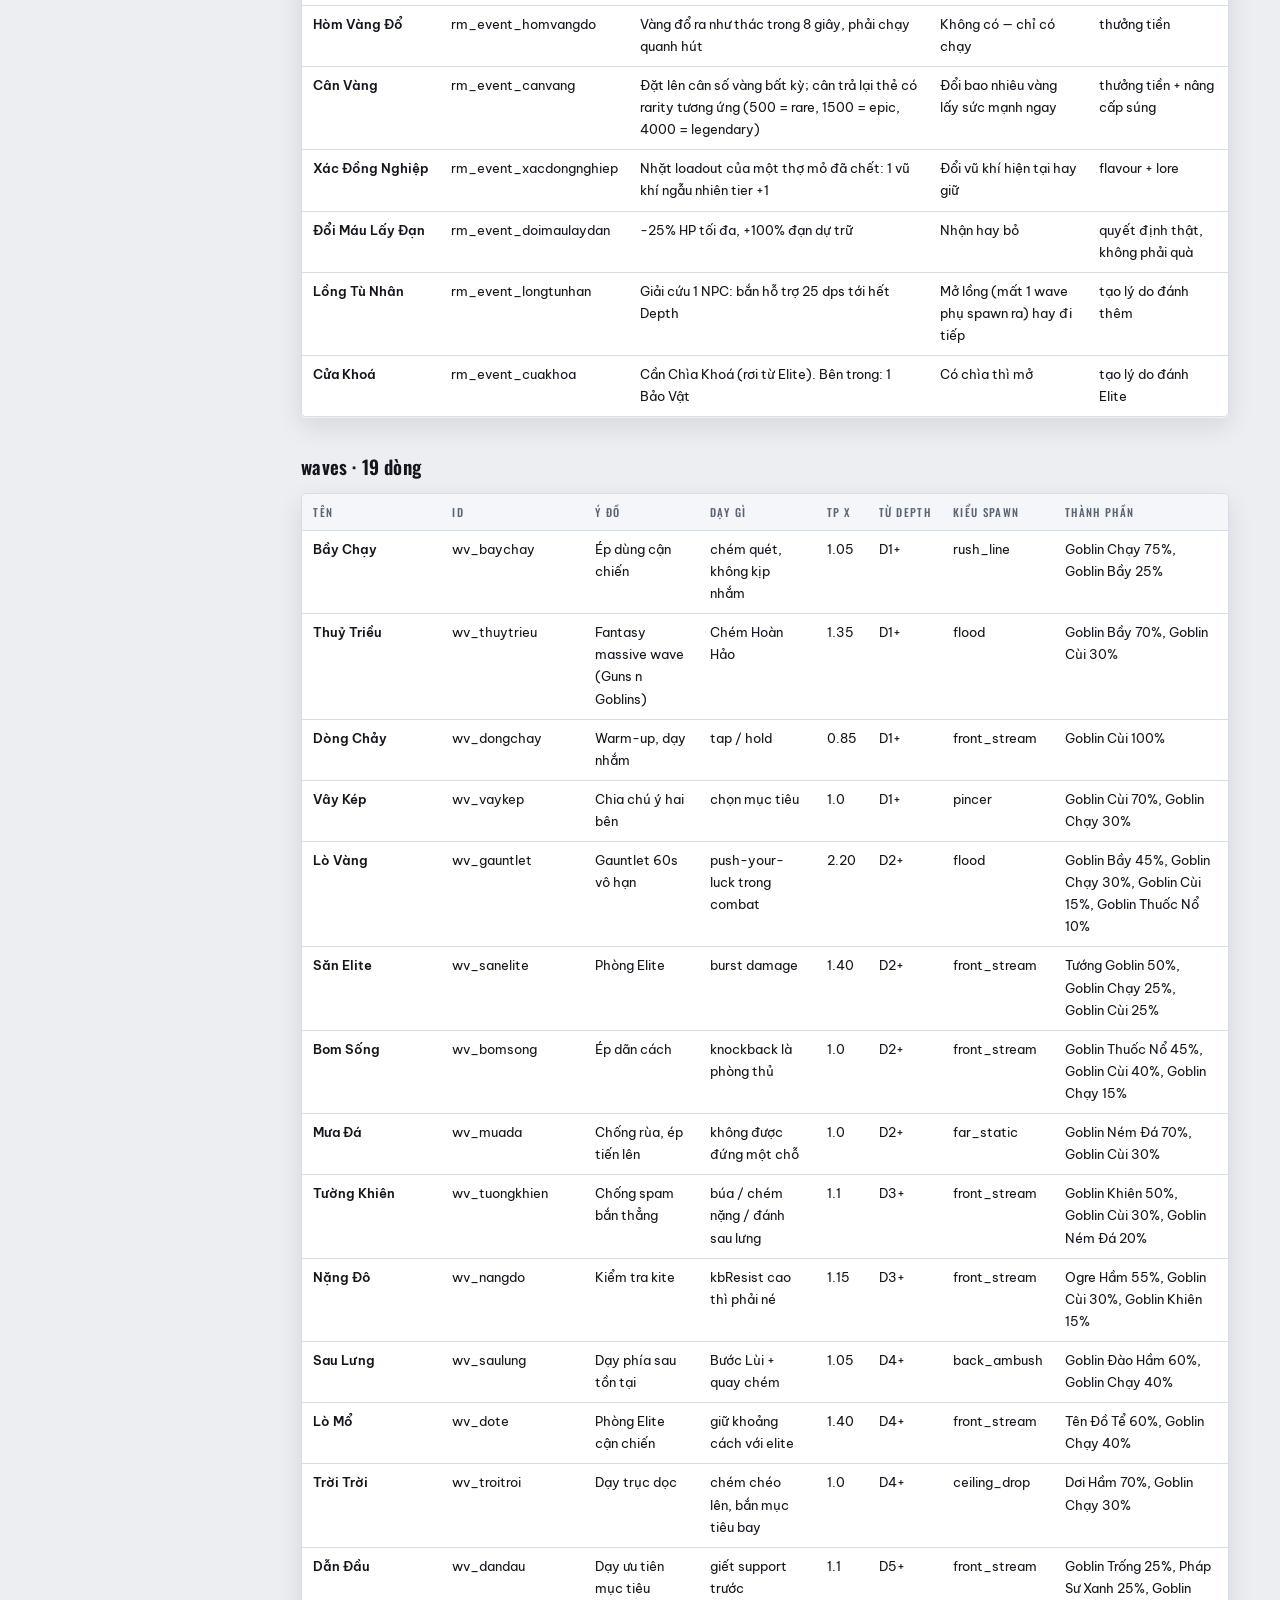
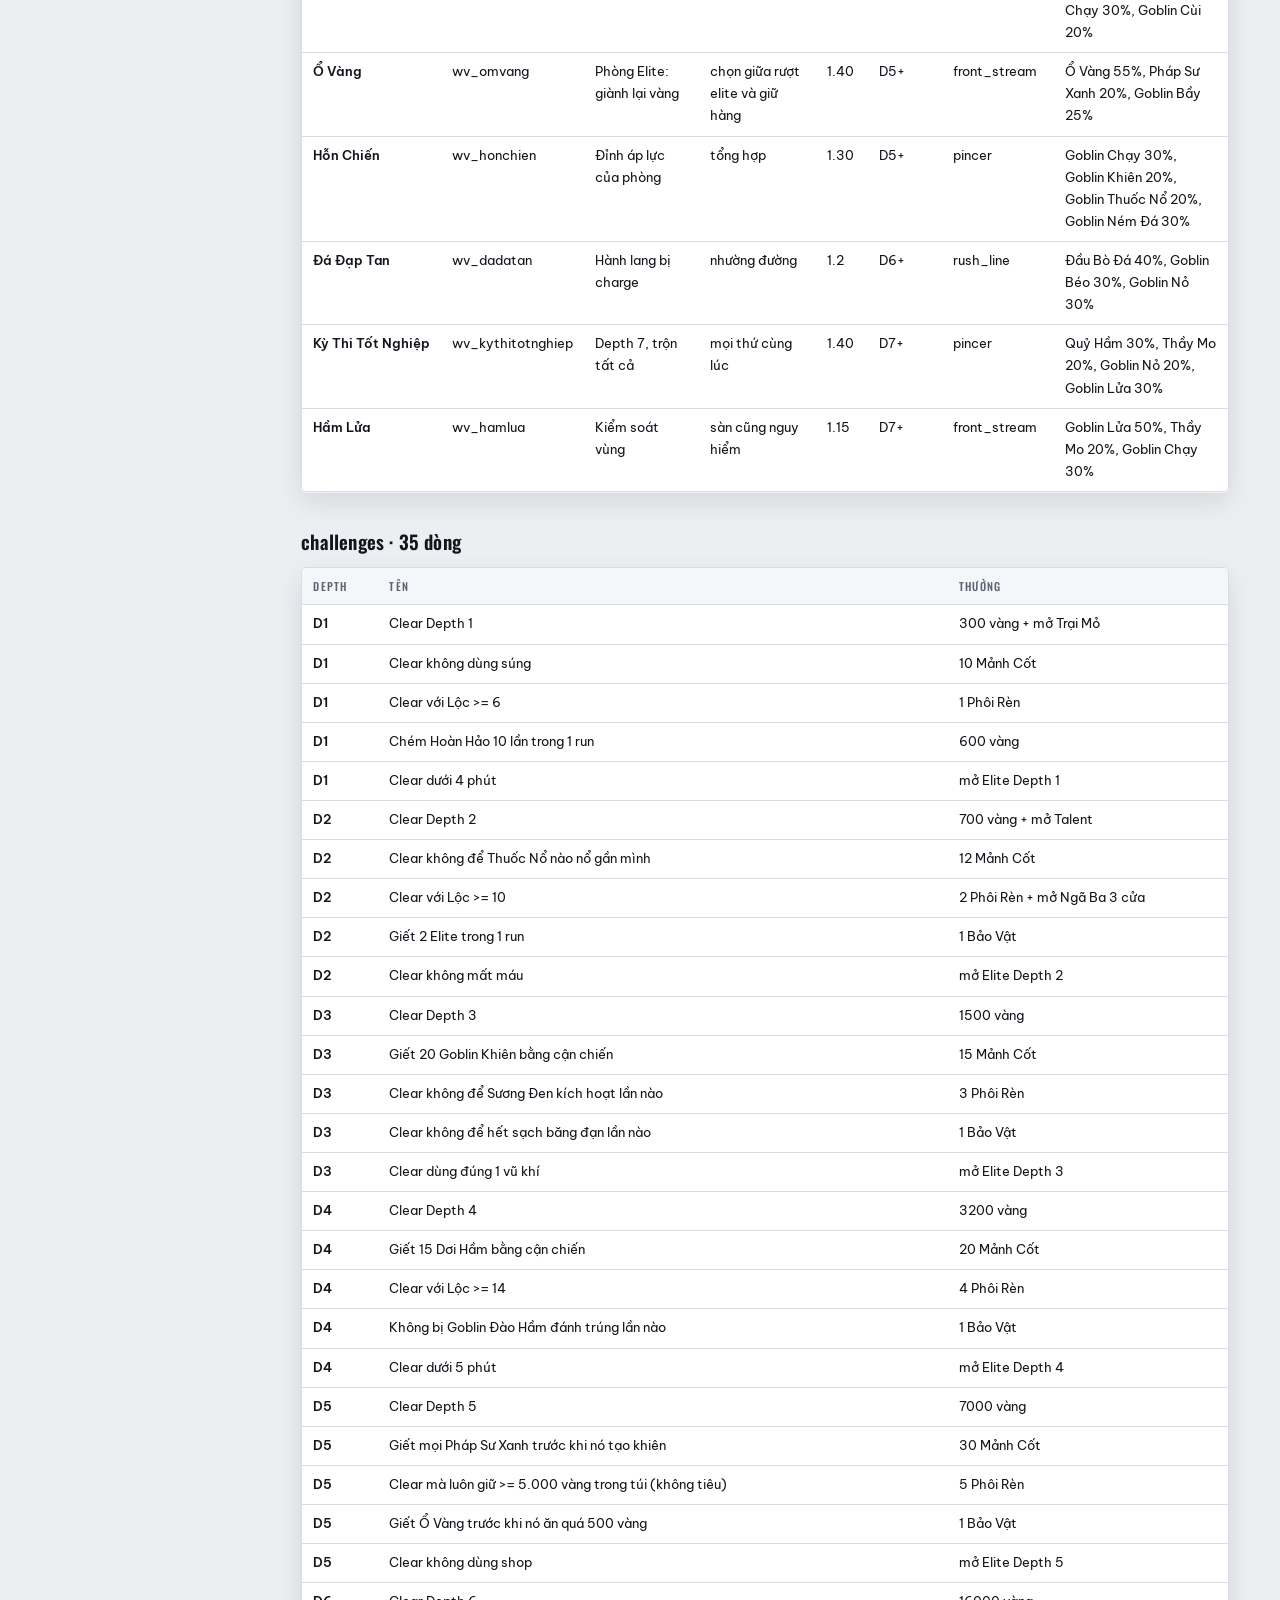
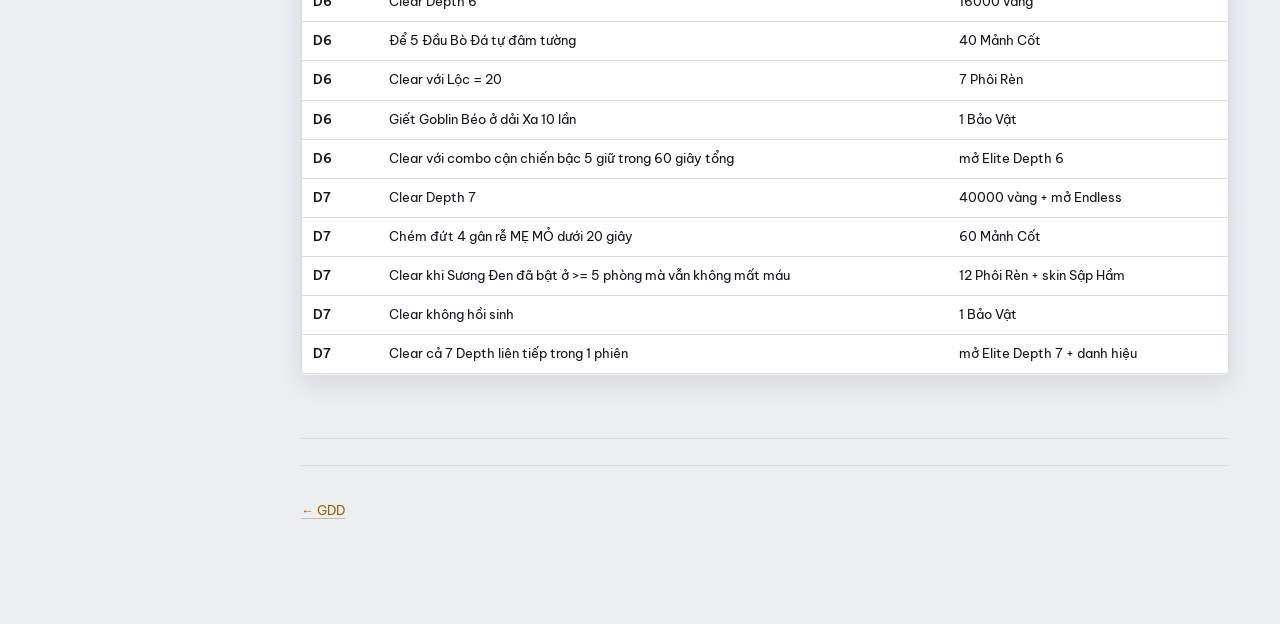
==== commit 094f1189: "Sua font hong o ten vu khi: PowerShell doc UTF-8 bang codepage ANSI Toi lam hong. Lenh chinh so lieu" ====
--- a/content.html
+++ b/content.html
@@ -165,13 +165,13 @@
 <h3>depths &middot; 7 dòng</h3>
 <div class="tw" data-table="depths"><table>
 <thead><tr><th>Depth</th><th>Tên</th><th>Biome</th><th>Quái mới</th><th>Boss</th><th>Mở vũ khí</th><th>Vàng dự kiến</th><th>Dạy gì</th></tr></thead><tbody>
-<tr data-hay="d1 hầm đá hầm đá xám, đuốc vàng, nước nhỏ giọt goblin cùi, goblin chạy, goblin bầy goblin vương béo kã¨n äá»“ng, miá»‡ng hang, á»” chuá»™t, dao gäƒm, rá»±a rá»«ng 3150 tap, hold, quẹt chém, chém hoàn hảo, goblin vàng, ngã ba hầm lần đầu"><td>D1</td><td>Hầm Đá</td><td>hầm đá xám, đuốc vàng, nước nhỏ giọt</td><td>Goblin Cùi, Goblin Chạy, Goblin Bầy</td><td>Goblin Vương Béo</td><td>KÃ¨n Äá»“ng, Miá»‡ng Hang, á»” Chuá»™t, Dao GÄƒm, Rá»±a Rá»«ng</td><td>3150</td><td>tap, hold, quẹt chém, Chém Hoàn Hảo, Goblin Vàng, Ngã Ba Hầm lần đầu</td></tr>
-<tr data-hay="d2 mỏ cũ đường ray, xe goòng, bụi than, đèn dầu goblin ném đá, goblin thuốc nổ, tướng goblin đôi song sinh rỉ gá»ng sáº¯t, gai má»±c, lá»“ng mã³c, bãºa äã¡, giã¡o tre 7250 không được rùa (ném đá), knockback cứu mạng (thuốc nổ), elite"><td>D2</td><td>Mỏ Cũ</td><td>đường ray, xe goòng, bụi than, đèn dầu</td><td>Goblin Ném Đá, Goblin Thuốc Nổ, Tướng Goblin</td><td>Đôi Song Sinh Rỉ</td><td>Gá»ng Sáº¯t, Gai Má»±c, Lá»“ng MÃ³c, BÃºa ÄÃ¡, GiÃ¡o Tre</td><td>7250</td><td>không được rùa (Ném Đá), knockback cứu mạng (Thuốc Nổ), Elite</td></tr>
-<tr data-hay="d3 hang nấm nấm phát quang xanh lam, bào tử bay, ẩm goblin khiên, ogre hầm tường khiên sống máº¯t cãº, trá»‘ng äã´i, hæ¡i ngáº§m, äáº¡i äao, song äao 12900 spam bắn thẳng không còn hiệu quả; kbresist tồn tại"><td>D3</td><td>Hang Nấm</td><td>nấm phát quang xanh lam, bào tử bay, ẩm</td><td>Goblin Khiên, Ogre Hầm</td><td>Tường Khiên Sống</td><td>Máº¯t CÃº, Trá»‘ng ÄÃ´i, HÆ¡i Ngáº§m, Äáº¡i Äao, Song Äao</td><td>12900</td><td>spam bắn thẳng không còn hiệu quả; kbResist tồn tại</td></tr>
-<tr data-hay="d4 xưởng rèn lò nung đỏ, đe sắt, tia lửa, nóng dơi hầm, goblin đào hầm, tên đồ tể nhện trần hầm ná»“i äáº¥t, må©i kim, äinh sáº¯t, cæ°a mã¡y, phá»§ nguyá»‡t 20350 trục dọc (bay) và phía sau (đào hầm) — màn hình không chỉ có phía trước"><td>D4</td><td>Xưởng Rèn</td><td>lò nung đỏ, đe sắt, tia lửa, nóng</td><td>Dơi Hầm, Goblin Đào Hầm, Tên Đồ Tể</td><td>Nhện Trần Hầm</td><td>Ná»“i Äáº¥t, MÅ©i Kim, Äinh Sáº¯t, CÆ°a MÃ¡y, Phá»§ Nguyá»‡t</td><td>20350</td><td>trục dọc (bay) và phía sau (đào hầm) — màn hình không chỉ có phía trước</td></tr>
-<tr data-hay="d5 nhà tù lồng sắt, xương, đuốc lụi, tiếng rên goblin trống, pháp sư xanh, ổ vàng ogre mỏ hã m tá»‘i, ruá»™t äáº¥t, á»ng sáº¥m, læ°á»¡i liá»m, chuá»³ trá»i 30800 ưu tiên mục tiêu — bắn con gần nhất không còn đúng"><td>D5</td><td>Nhà Tù</td><td>lồng sắt, xương, đuốc lụi, tiếng rên</td><td>Goblin Trống, Pháp Sư Xanh, Ổ Vàng</td><td>Ogre Mỏ</td><td>HÃ m Tá»‘i, Ruá»™t Äáº¥t, á»ng Sáº¥m, LÆ°á»¡i Liá»m, Chuá»³ Trá»i</td><td>30800</td><td>ưu tiên mục tiêu — bắn con gần nhất không còn đúng</td></tr>
-<tr data-hay="d6 đền vàng đá chạm khắc, quặng vàng lộ thiên, tượng thợ mỏ, tím và vàng đầu bò đá, goblin béo, goblin nỏ vua xác vàng lãµi ná»•, læ°á»¡i lãµi 44550 hỗn chiến thật sự; hành lang là tài sản phải giành"><td>D6</td><td>Đền Vàng</td><td>đá chạm khắc, quặng vàng lộ thiên, tượng thợ mỏ, tím và vàng</td><td>Đầu Bò Đá, Goblin Béo, Goblin Nỏ</td><td>Vua Xác Vàng</td><td>LÃµi Ná»•, LÆ°á»¡i LÃµi</td><td>44550</td><td>hỗn chiến thật sự; hành lang là tài sản phải giành</td></tr>
-<tr data-hay="d7 lõi đỏ đá nóng chảy, rễ quặng khổng lồ đập như mạch máu, đỏ rực, rung liên tục goblin lửa, thầy mo, quỷ hầm mẹ mỏ miá»‡ng má», ruá»™t sáº¯t, xáº» long 66500 kỳ thi tốt nghiệp — mọi cơ chế cùng lúc, affix mặc định bật"><td>D7</td><td>Lõi Đỏ</td><td>đá nóng chảy, rễ quặng khổng lồ đập như mạch máu, đỏ rực, rung liên tục</td><td>Goblin Lửa, Thầy Mo, Quỷ Hầm</td><td>MẸ MỎ</td><td>Miá»‡ng Má», Ruá»™t Sáº¯t, Xáº» Long</td><td>66500</td><td>kỳ thi tốt nghiệp — mọi cơ chế cùng lúc, affix mặc định bật</td></tr>
+<tr data-hay="d1 hầm đá hầm đá xám, đuốc vàng, nước nhỏ giọt goblin cùi, goblin chạy, goblin bầy goblin vương béo kèn đồng, miệng hang, ổ chuột, dao găm, rựa rừng 3150 tap, hold, quẹt chém, chém hoàn hảo, goblin vàng, ngã ba hầm lần đầu"><td>D1</td><td>Hầm Đá</td><td>hầm đá xám, đuốc vàng, nước nhỏ giọt</td><td>Goblin Cùi, Goblin Chạy, Goblin Bầy</td><td>Goblin Vương Béo</td><td>Kèn Đồng, Miệng Hang, Ổ Chuột, Dao Găm, Rựa Rừng</td><td>3150</td><td>tap, hold, quẹt chém, Chém Hoàn Hảo, Goblin Vàng, Ngã Ba Hầm lần đầu</td></tr>
+<tr data-hay="d2 mỏ cũ đường ray, xe goòng, bụi than, đèn dầu goblin ném đá, goblin thuốc nổ, tướng goblin đôi song sinh rỉ gọng sắt, gai mực, lồng móc, búa đá, giáo tre 7250 không được rùa (ném đá), knockback cứu mạng (thuốc nổ), elite"><td>D2</td><td>Mỏ Cũ</td><td>đường ray, xe goòng, bụi than, đèn dầu</td><td>Goblin Ném Đá, Goblin Thuốc Nổ, Tướng Goblin</td><td>Đôi Song Sinh Rỉ</td><td>Gọng Sắt, Gai Mực, Lồng Móc, Búa Đá, Giáo Tre</td><td>7250</td><td>không được rùa (Ném Đá), knockback cứu mạng (Thuốc Nổ), Elite</td></tr>
+<tr data-hay="d3 hang nấm nấm phát quang xanh lam, bào tử bay, ẩm goblin khiên, ogre hầm tường khiên sống mắt cú, trống đôi, hơi ngầm, đại đao, song đao 12900 spam bắn thẳng không còn hiệu quả; kbresist tồn tại"><td>D3</td><td>Hang Nấm</td><td>nấm phát quang xanh lam, bào tử bay, ẩm</td><td>Goblin Khiên, Ogre Hầm</td><td>Tường Khiên Sống</td><td>Mắt Cú, Trống Đôi, Hơi Ngầm, Đại Đao, Song Đao</td><td>12900</td><td>spam bắn thẳng không còn hiệu quả; kbResist tồn tại</td></tr>
+<tr data-hay="d4 xưởng rèn lò nung đỏ, đe sắt, tia lửa, nóng dơi hầm, goblin đào hầm, tên đồ tể nhện trần hầm nồi đất, mũi kim, đinh sắt, cưa máy, phủ nguyệt 20350 trục dọc (bay) và phía sau (đào hầm) — màn hình không chỉ có phía trước"><td>D4</td><td>Xưởng Rèn</td><td>lò nung đỏ, đe sắt, tia lửa, nóng</td><td>Dơi Hầm, Goblin Đào Hầm, Tên Đồ Tể</td><td>Nhện Trần Hầm</td><td>Nồi Đất, Mũi Kim, Đinh Sắt, Cưa Máy, Phủ Nguyệt</td><td>20350</td><td>trục dọc (bay) và phía sau (đào hầm) — màn hình không chỉ có phía trước</td></tr>
+<tr data-hay="d5 nhà tù lồng sắt, xương, đuốc lụi, tiếng rên goblin trống, pháp sư xanh, ổ vàng ogre mỏ hàm tối, ruột đất, ống sấm, lưỡi liềm, chuỳ trời 30800 ưu tiên mục tiêu — bắn con gần nhất không còn đúng"><td>D5</td><td>Nhà Tù</td><td>lồng sắt, xương, đuốc lụi, tiếng rên</td><td>Goblin Trống, Pháp Sư Xanh, Ổ Vàng</td><td>Ogre Mỏ</td><td>Hàm Tối, Ruột Đất, Ống Sấm, Lưỡi Liềm, Chuỳ Trời</td><td>30800</td><td>ưu tiên mục tiêu — bắn con gần nhất không còn đúng</td></tr>
+<tr data-hay="d6 đền vàng đá chạm khắc, quặng vàng lộ thiên, tượng thợ mỏ, tím và vàng đầu bò đá, goblin béo, goblin nỏ vua xác vàng lõi nổ, lưỡi lõi 44550 hỗn chiến thật sự; hành lang là tài sản phải giành"><td>D6</td><td>Đền Vàng</td><td>đá chạm khắc, quặng vàng lộ thiên, tượng thợ mỏ, tím và vàng</td><td>Đầu Bò Đá, Goblin Béo, Goblin Nỏ</td><td>Vua Xác Vàng</td><td>Lõi Nổ, Lưỡi Lõi</td><td>44550</td><td>hỗn chiến thật sự; hành lang là tài sản phải giành</td></tr>
+<tr data-hay="d7 lõi đỏ đá nóng chảy, rễ quặng khổng lồ đập như mạch máu, đỏ rực, rung liên tục goblin lửa, thầy mo, quỷ hầm mẹ mỏ miệng mỏ, ruột sắt, xẻ long 66500 kỳ thi tốt nghiệp — mọi cơ chế cùng lúc, affix mặc định bật"><td>D7</td><td>Lõi Đỏ</td><td>đá nóng chảy, rễ quặng khổng lồ đập như mạch máu, đỏ rực, rung liên tục</td><td>Goblin Lửa, Thầy Mo, Quỷ Hầm</td><td>MẸ MỎ</td><td>Miệng Mỏ, Ruột Sắt, Xẻ Long</td><td>66500</td><td>kỳ thi tốt nghiệp — mọi cơ chế cùng lúc, affix mặc định bật</td></tr>
 </tbody></table></div>
 
 <h3>layout &middot; 10 dòng</h3>
